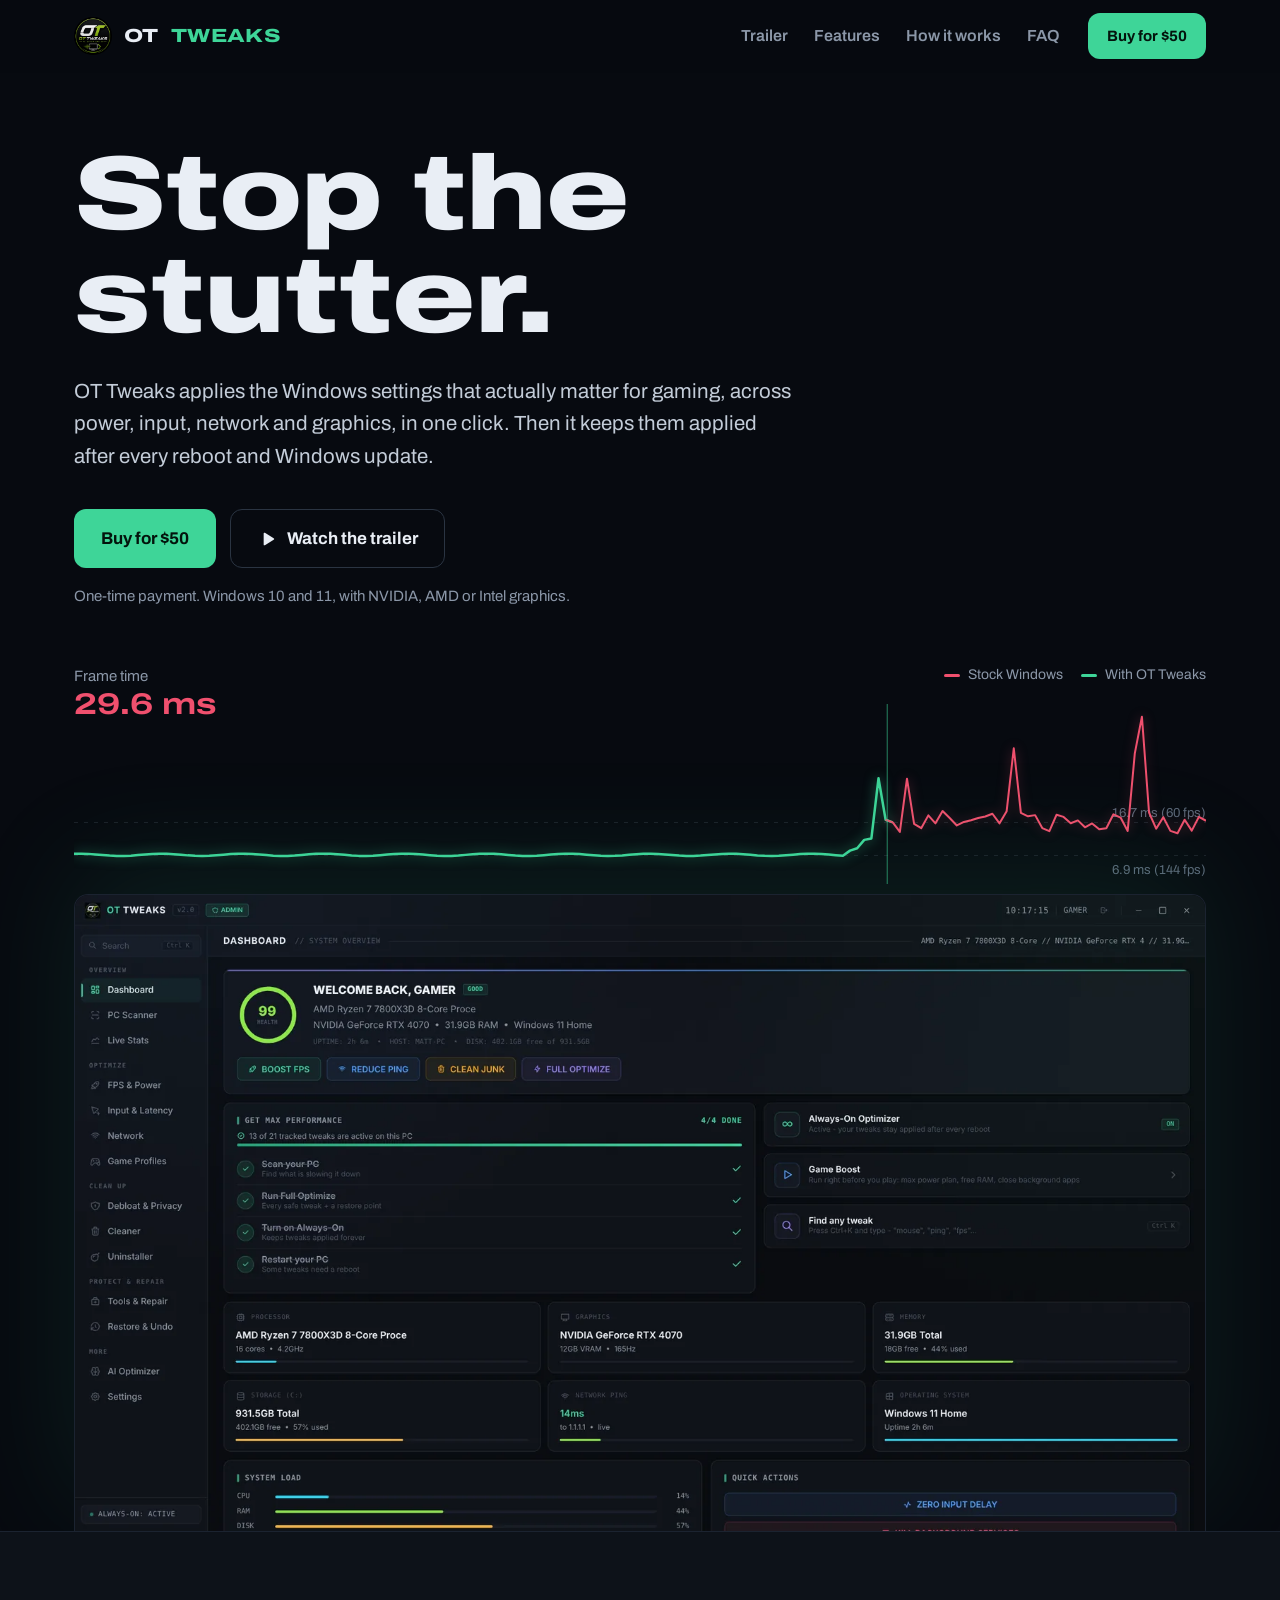
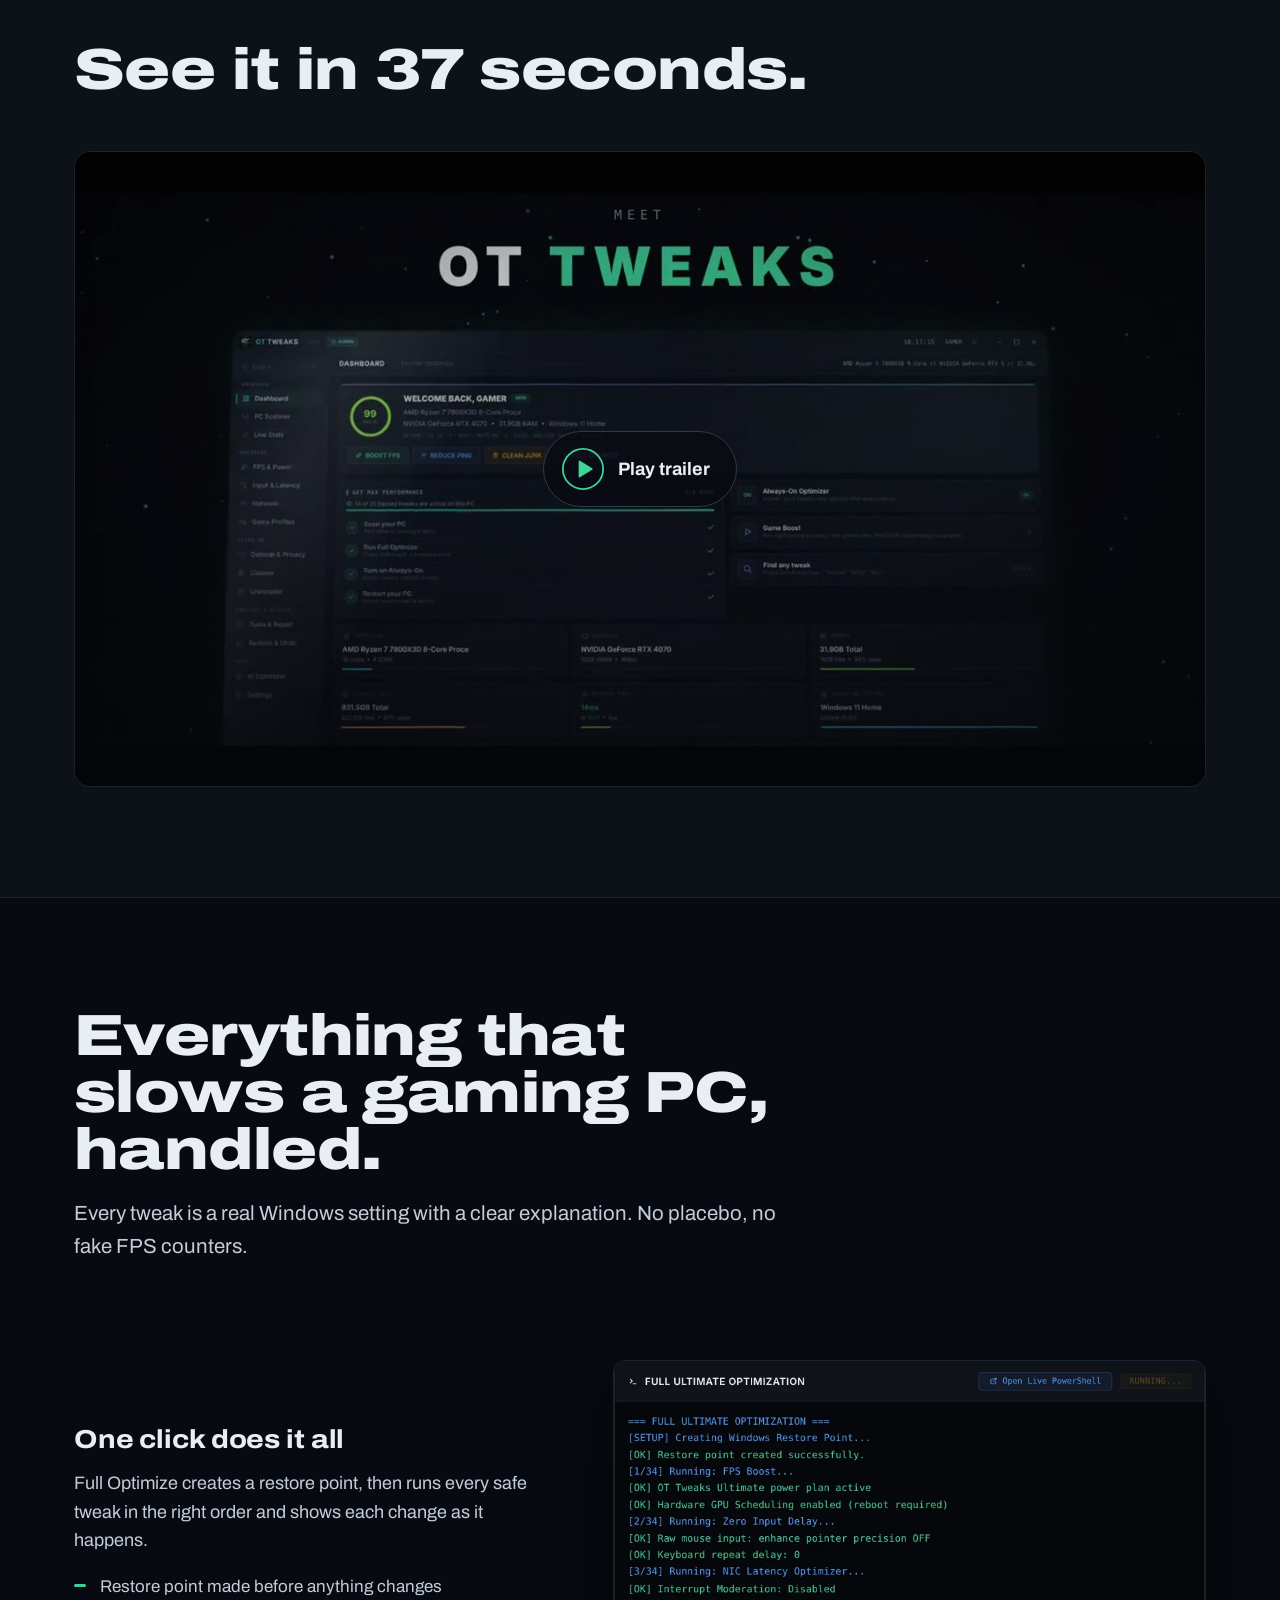
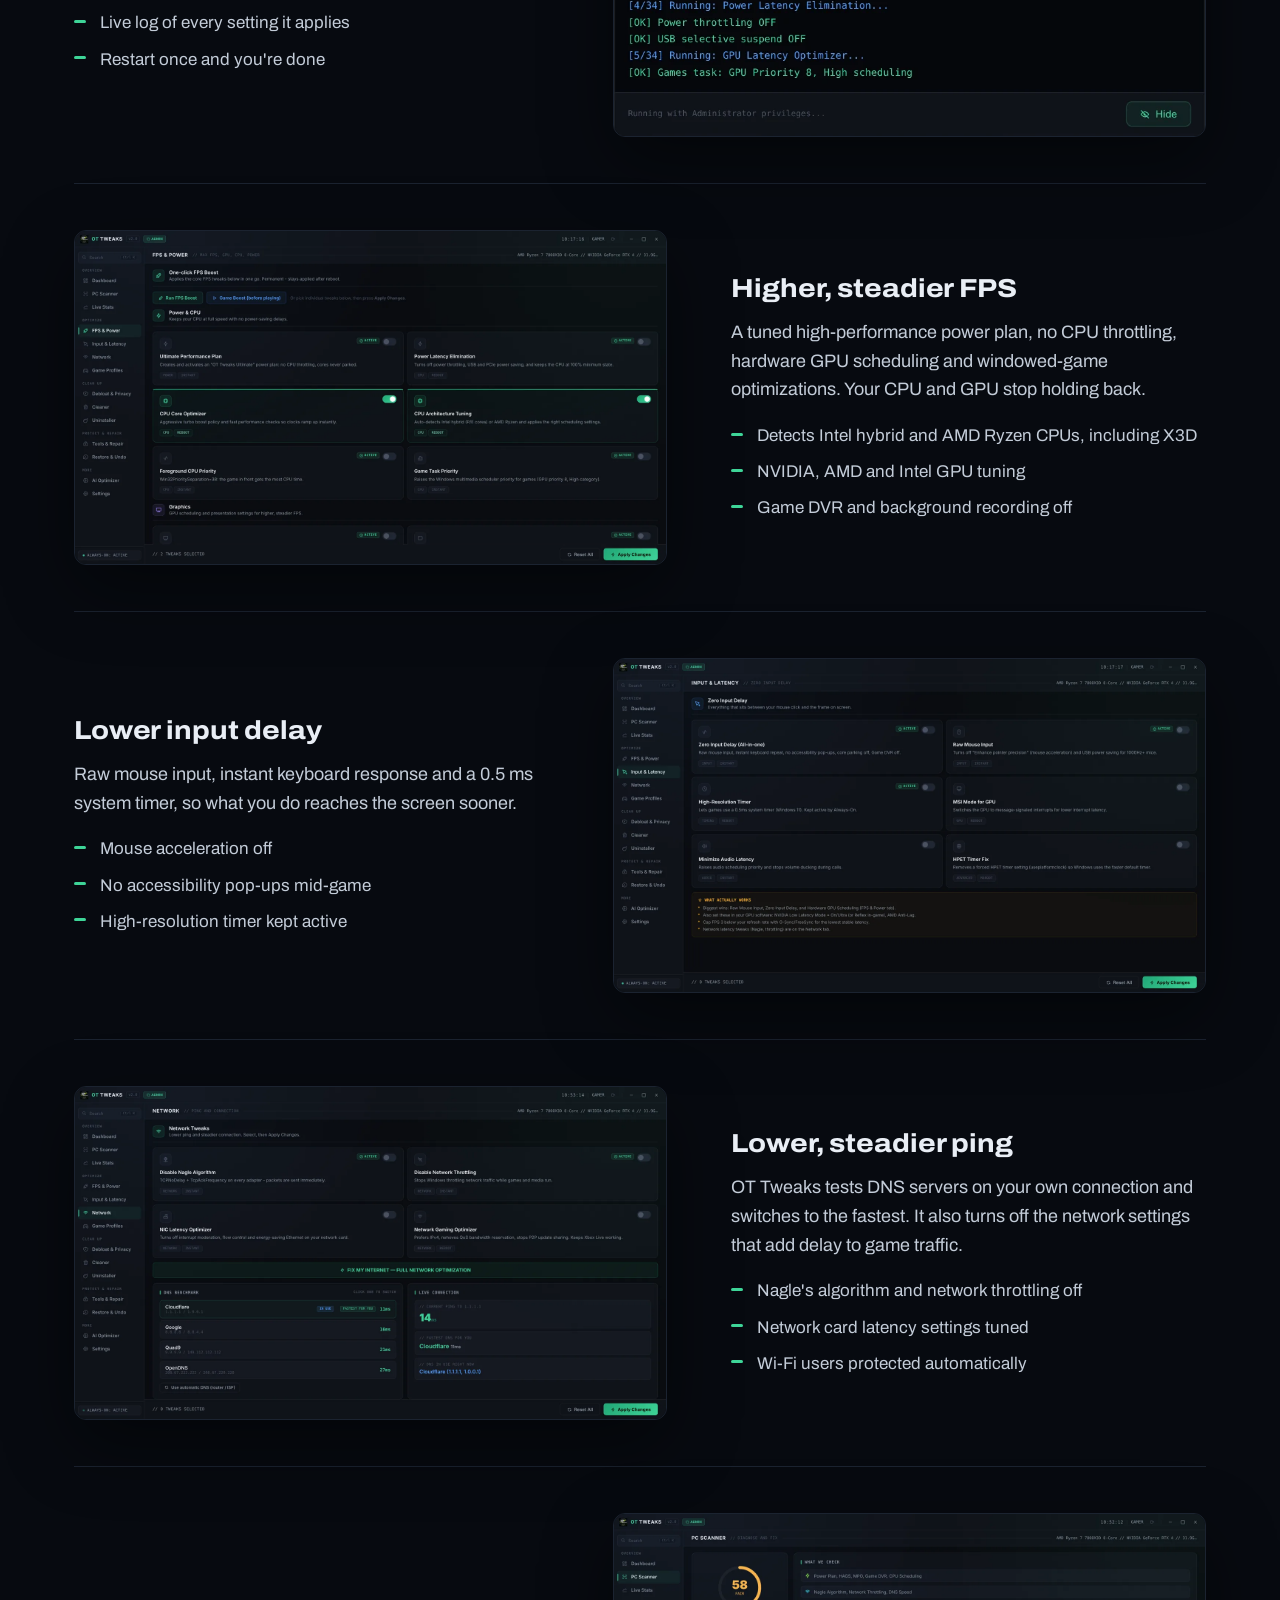
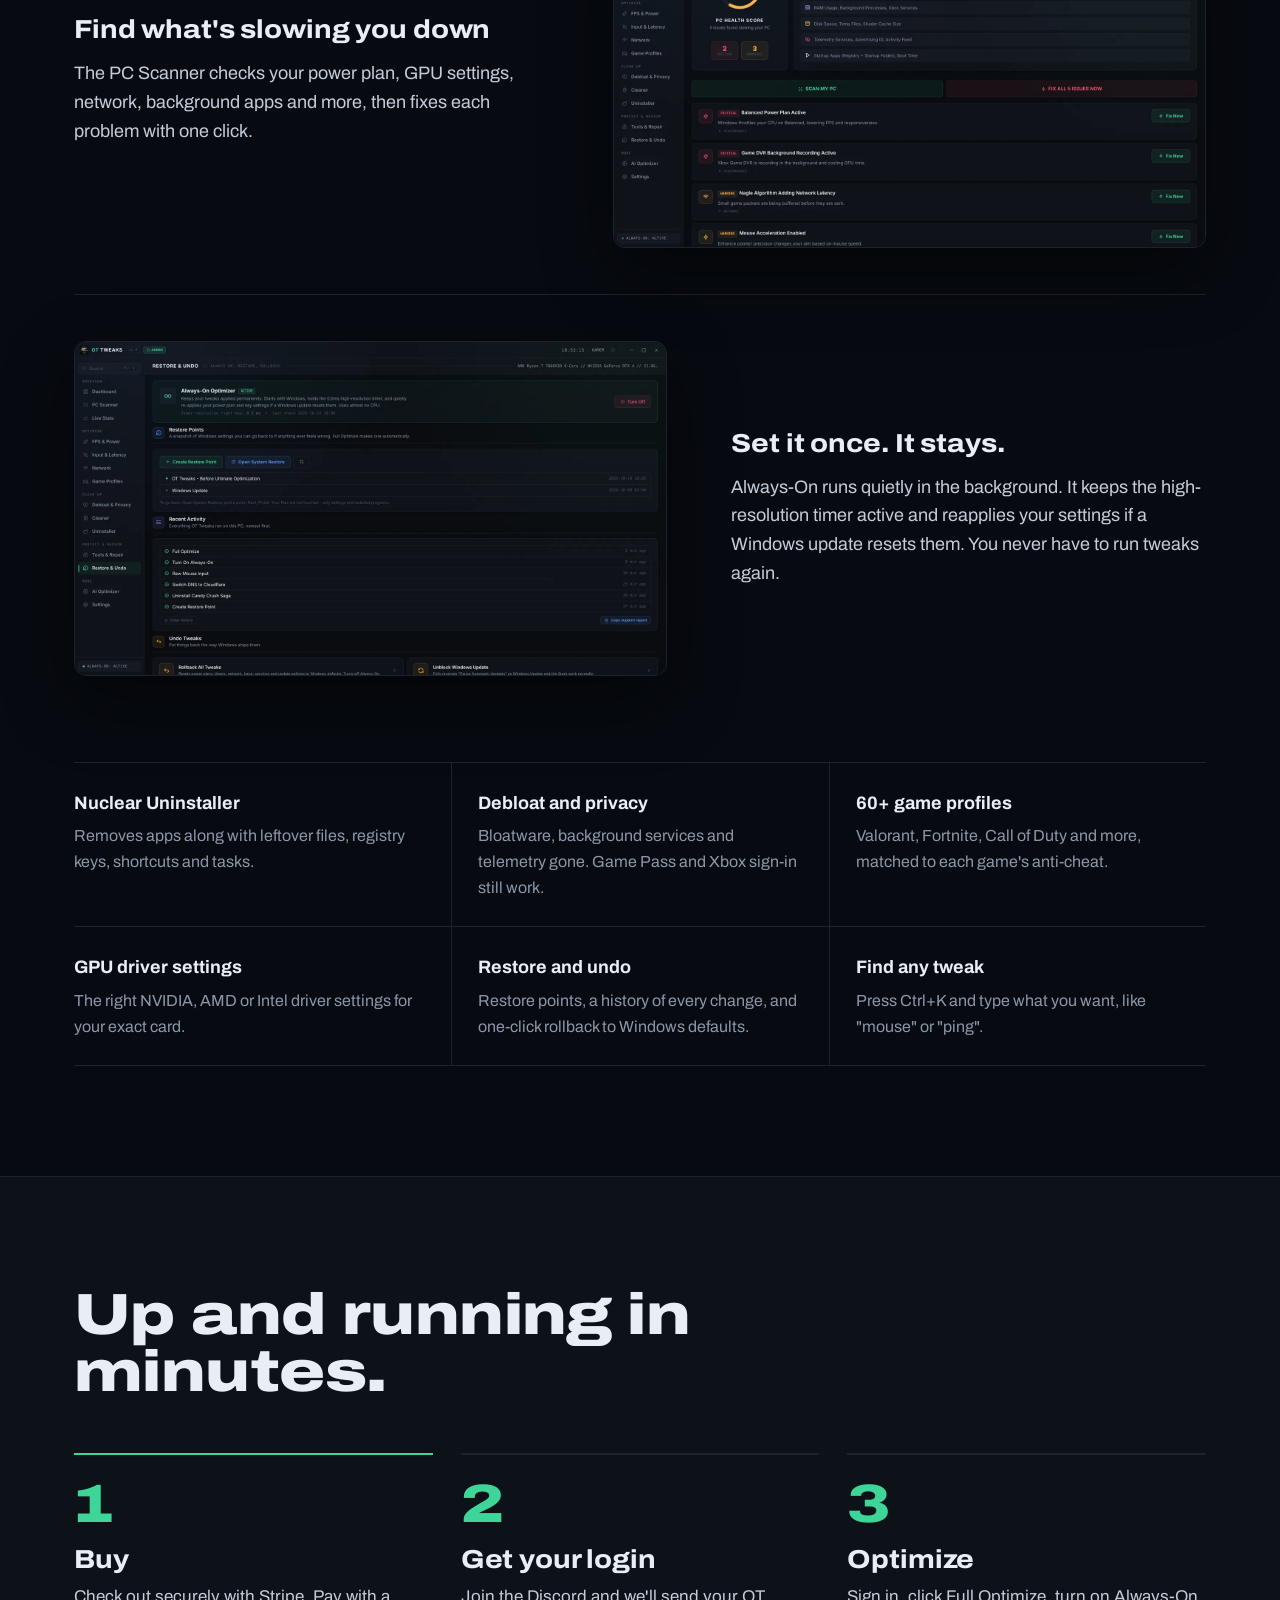
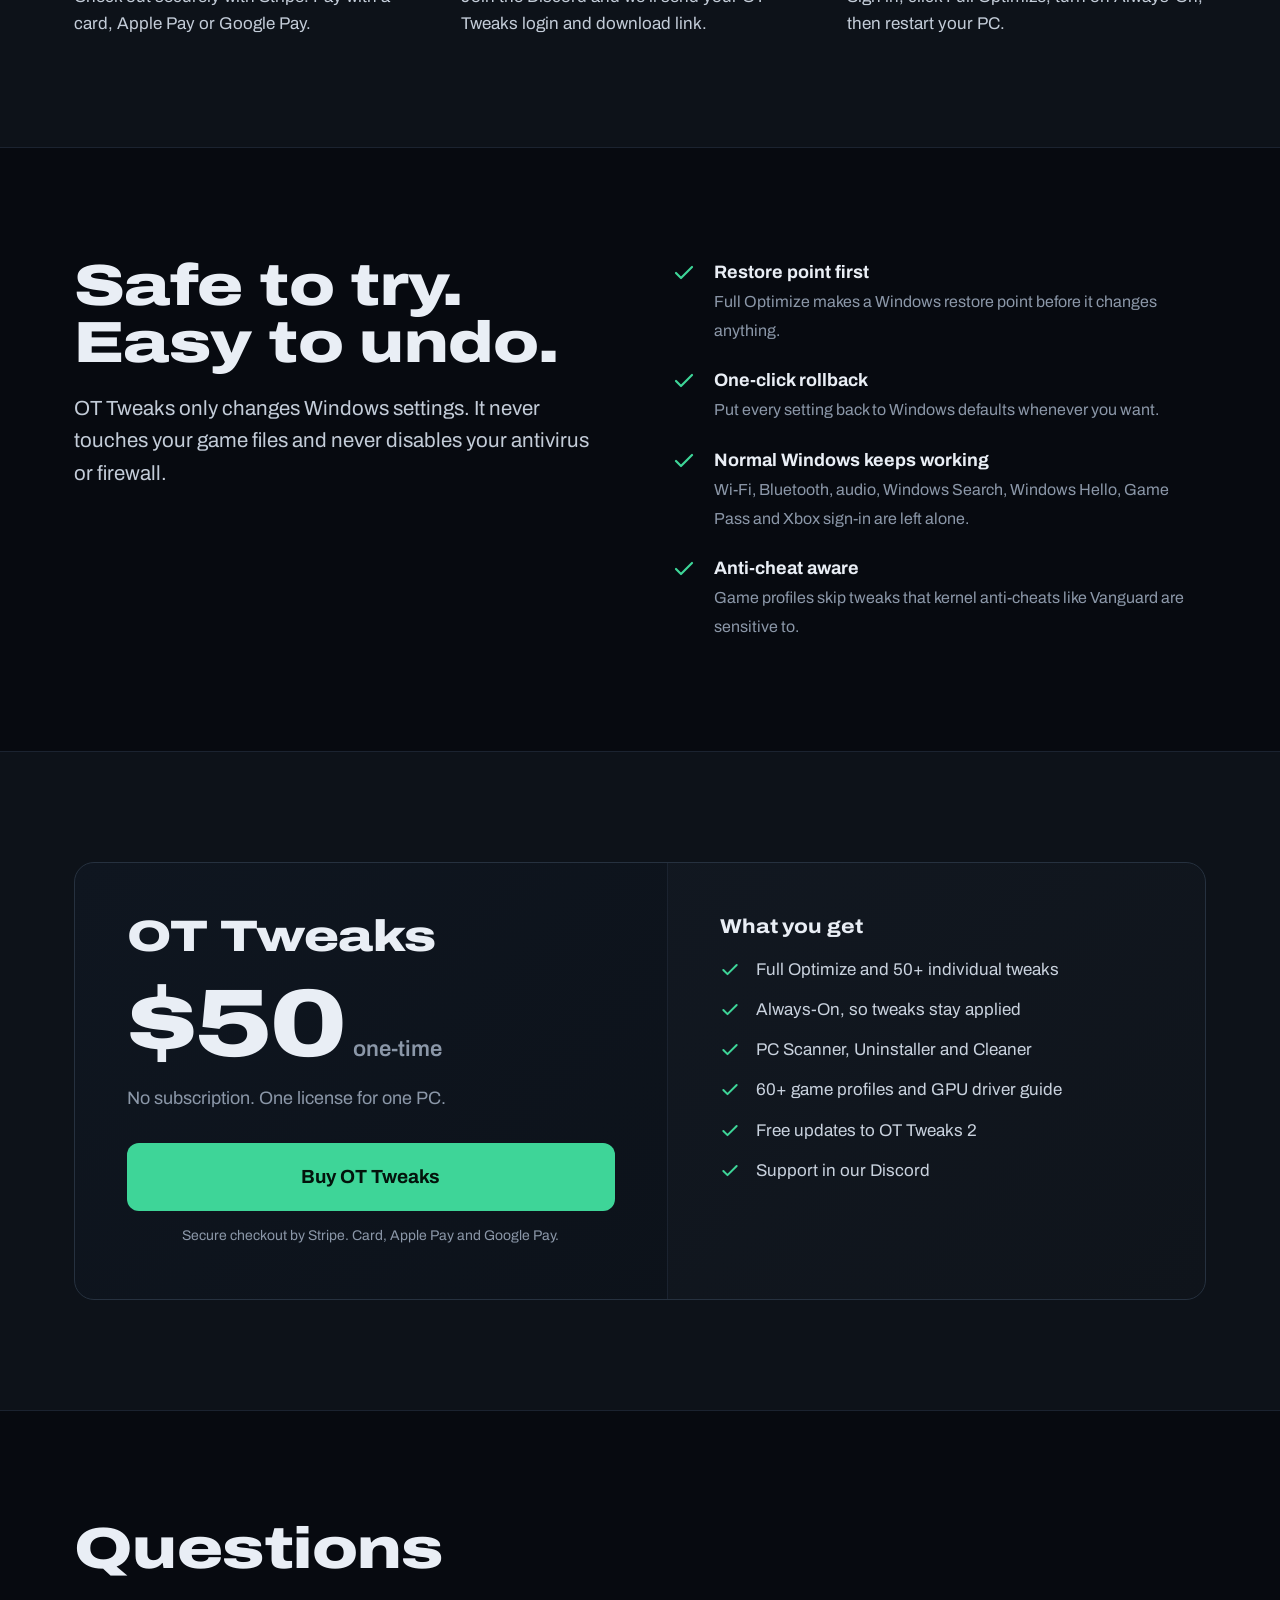
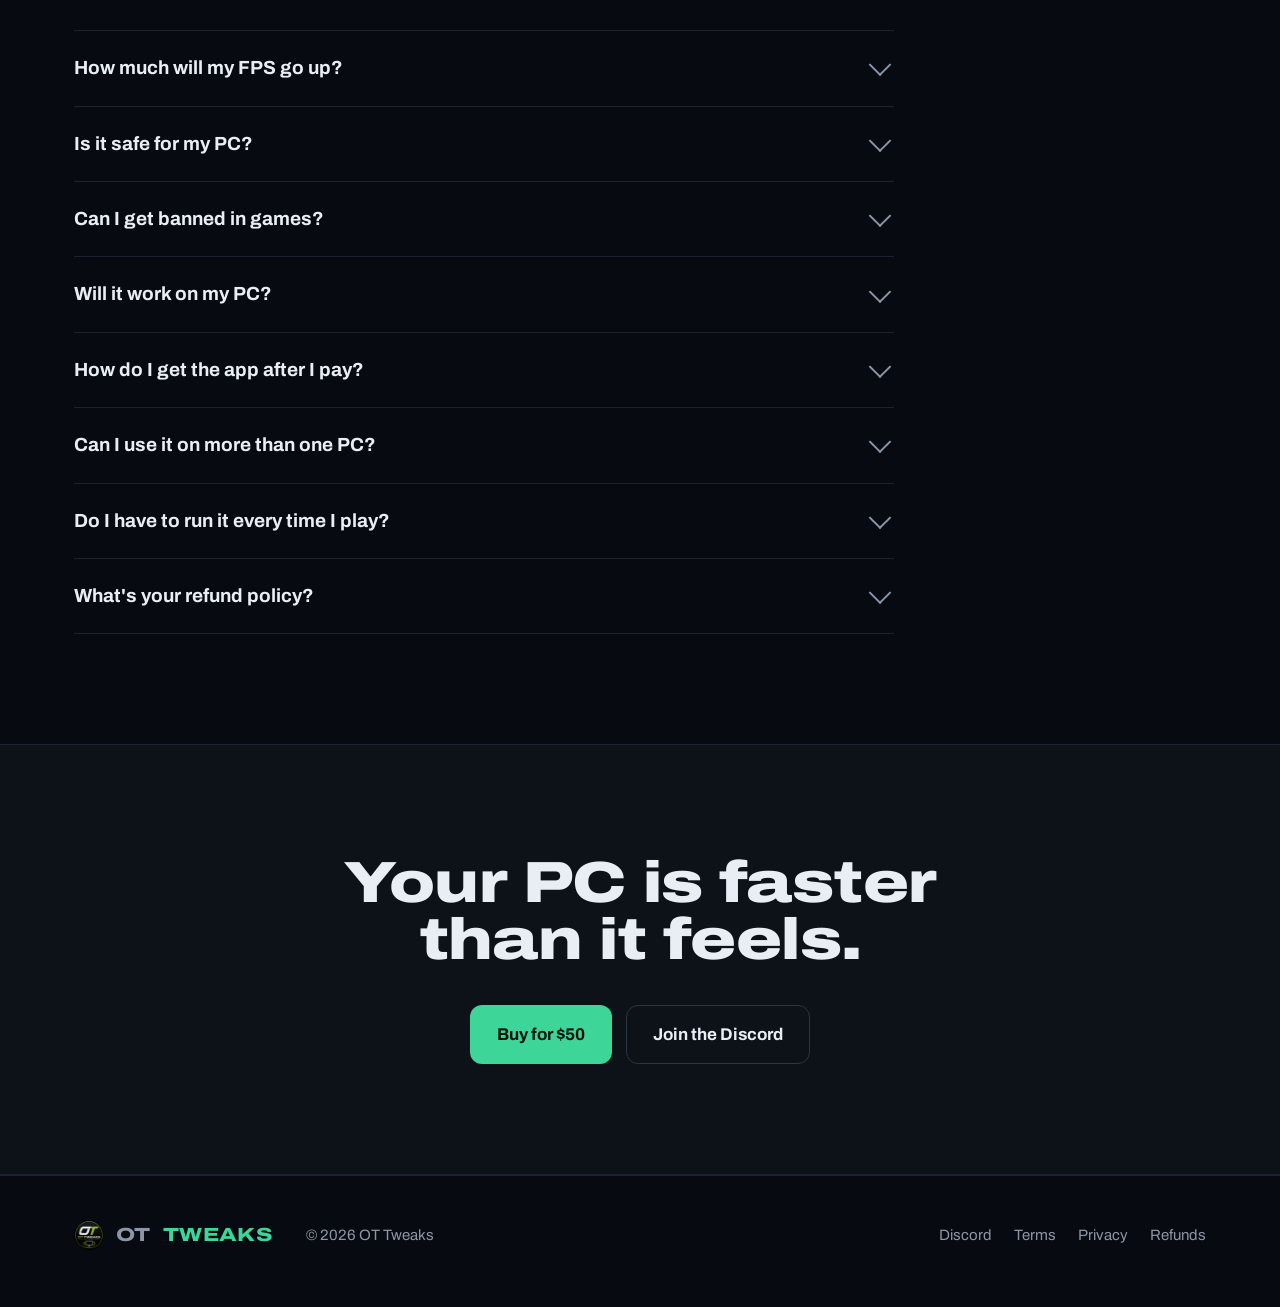
==== index.html @ 22434852 "OT Tweaks website for GitHub Pages (ottweaks.com) Co-Authored-By: Claude Opus 5.5 <noreply@anthropic" ====
<!DOCTYPE html>
<html lang="en">
<head>
<meta charset="utf-8">
<meta name="viewport" content="width=device-width,initial-scale=1">
<title>OT Tweaks - Windows optimizer for smoother gaming</title>
<meta name="description" content="OT Tweaks is a one-click Windows optimizer for gamers. Higher FPS, lower input delay and lower ping, with tweaks that stay applied permanently. NVIDIA, AMD and Intel. $50 one-time.">
<link rel="canonical" href="https://ottweaks.com/">
<meta property="og:type" content="website">
<meta property="og:title" content="OT Tweaks - smoother gaming on Windows">
<meta property="og:description" content="One click applies the Windows tweaks that matter for gaming, and keeps them applied after every reboot.">
<meta property="og:image" content="https://ottweaks.com/assets/img/trailer-poster.jpg">
<meta property="og:url" content="https://ottweaks.com/">
<meta name="twitter:card" content="summary_large_image">
<meta name="theme-color" content="#070a10">
<link rel="icon" type="image/png" href="/assets/img/favicon.png">
<link rel="apple-touch-icon" href="/assets/img/apple-touch-icon.png">
<link rel="preload" href="/assets/fonts/archivo-var.woff2" as="font" type="font/woff2" crossorigin>
<link rel="stylesheet" href="/styles.css">
<script src="/config.js"></script>
</head>
<body>
<a class="skip" href="#main">Skip to content</a>

<header class="top" id="top">
  <div class="wrap">
    <a class="brand" href="/" aria-label="OT Tweaks home"><img src="/assets/img/logo.webp" alt="" width="38" height="38">OT <b>TWEAKS</b></a>
    <nav class="nav" id="nav" aria-label="Main">
      <a href="#trailer">Trailer</a>
      <a href="#features">Features</a>
      <a href="#how">How it works</a>
      <a href="#faq">FAQ</a>
      <a class="btn btn-buy" data-buy href="#pricing">Buy for $50</a>
    </nav>
    <a class="btn btn-buy" data-buy href="#pricing">Buy for $50</a>
    <button class="menu-btn" id="menuBtn" aria-label="Open menu" aria-expanded="false" aria-controls="nav"><svg viewBox="0 0 24 24" fill="none" stroke="currentColor" stroke-width="2" stroke-linecap="round"><path d="M4 7h16M4 12h16M4 17h16"/></svg></button>
  </div>
</header>

<main id="main">
  <!-- HERO -->
  <section class="hero" aria-labelledby="hero-title">
    <div class="wrap">
      <h1 id="hero-title" class="display">Stop the stutter.</h1>
      <p class="lead">OT Tweaks applies the Windows settings that actually matter for gaming, across power, input, network and graphics, in one click. Then it keeps them applied after every reboot and Windows update.</p>
      <div class="hero-ctas">
        <a class="btn btn-buy" data-buy href="#pricing">Buy for $50</a>
        <a class="btn btn-ghost" href="#trailer"><svg viewBox="0 0 24 24" fill="currentColor"><path d="M8 5.5v13a1 1 0 0 0 1.5.86l10.5-6.5a1 1 0 0 0 0-1.72L9.5 4.64A1 1 0 0 0 8 5.5Z"/></svg>Watch the trailer</a>
      </div>
      <p class="hero-note">One-time payment. Windows 10 and 11, with NVIDIA, AMD or Intel graphics.</p>

      <div class="ft" aria-hidden="true">
        <div class="ft-readout">Frame time<b id="ftValue">34.8 ms</b></div>
        <div class="ft-legend"><span><i style="background:var(--red)"></i>Stock Windows</span><span><i style="background:var(--green)"></i>With OT Tweaks</span></div>
        <canvas id="ftCanvas"></canvas>
      </div>

      <div class="hero-shot">
        <img src="/assets/img/dashboard.webp" width="1600" height="900" alt="The OT Tweaks dashboard showing a setup checklist, Always-On status and hardware overview">
      </div>
    </div>
  </section>

  <!-- TRAILER -->
  <section id="trailer" class="band" aria-labelledby="trailer-title">
    <div class="wrap">
      <div class="sec-head">
        <h2 id="trailer-title" class="display">See it in 37 seconds.</h2>
      </div>
      <div class="trailer-frame">
        <video id="trailerVideo" preload="none" playsinline poster="/assets/img/trailer-poster.jpg" width="1280" height="720">
          <source src="/assets/video/ot-tweaks-trailer.mp4" type="video/mp4">
          <source src="/assets/video/ot-tweaks-trailer.webm" type="video/webm">
        </video>
        <button class="play" id="playBtn" aria-label="Play the OT Tweaks trailer"><span><svg viewBox="0 0 48 48" fill="none"><circle cx="24" cy="24" r="23" stroke="currentColor" stroke-width="2"/><path d="M19 15.5v17a1 1 0 0 0 1.5.86l14-8.5a1 1 0 0 0 0-1.72l-14-8.5A1 1 0 0 0 19 15.5Z" fill="currentColor"/></svg>Play trailer</span></button>
      </div>
    </div>
  </section>

  <!-- FEATURES -->
  <section id="features" aria-labelledby="features-title">
    <div class="wrap">
      <div class="sec-head">
        <h2 id="features-title" class="display">Everything that slows a gaming PC, handled.</h2>
        <p class="lead">Every tweak is a real Windows setting with a clear explanation. No placebo, no fake FPS counters.</p>
      </div>

      <article class="feature">
        <div class="f-text">
          <h3>One click does it all</h3>
          <p>Full Optimize creates a restore point, then runs every safe tweak in the right order and shows each change as it happens.</p>
          <ul><li>Restore point made before anything changes</li><li>Live log of every setting it applies</li><li>Restart once and you're done</li></ul>
        </div>
        <img class="shot" src="/assets/img/optimize.webp" loading="lazy" width="864" height="548" alt="Full Optimize running, listing each tweak as it is applied">
      </article>

      <article class="feature flip">
        <div class="f-text">
          <h3>Higher, steadier FPS</h3>
          <p>A tuned high-performance power plan, no CPU throttling, hardware GPU scheduling and windowed-game optimizations. Your CPU and GPU stop holding back.</p>
          <ul><li>Detects Intel hybrid and AMD Ryzen CPUs, including X3D</li><li>NVIDIA, AMD and Intel GPU tuning</li><li>Game DVR and background recording off</li></ul>
        </div>
        <img class="shot" src="/assets/img/fps.webp" loading="lazy" width="1600" height="900" alt="FPS and Power tab with active tweaks">
      </article>

      <article class="feature">
        <div class="f-text">
          <h3>Lower input delay</h3>
          <p>Raw mouse input, instant keyboard response and a 0.5 ms system timer, so what you do reaches the screen sooner.</p>
          <ul><li>Mouse acceleration off</li><li>No accessibility pop-ups mid-game</li><li>High-resolution timer kept active</li></ul>
        </div>
        <img class="shot" src="/assets/img/input.webp" loading="lazy" width="1600" height="900" alt="Input and Latency tab">
      </article>

      <article class="feature flip">
        <div class="f-text">
          <h3>Lower, steadier ping</h3>
          <p>OT Tweaks tests DNS servers on your own connection and switches to the fastest. It also turns off the network settings that add delay to game traffic.</p>
          <ul><li>Nagle's algorithm and network throttling off</li><li>Network card latency settings tuned</li><li>Wi-Fi users protected automatically</li></ul>
        </div>
        <img class="shot" src="/assets/img/network.webp" loading="lazy" width="1600" height="900" alt="Network tab with a DNS benchmark">
      </article>

      <article class="feature">
        <div class="f-text">
          <h3>Find what's slowing you down</h3>
          <p>The PC Scanner checks your power plan, GPU settings, network, background apps and more, then fixes each problem with one click.</p>
        </div>
        <img class="shot" src="/assets/img/scanner.webp" loading="lazy" width="1600" height="900" alt="PC Scanner showing a health score and issues to fix">
      </article>

      <article class="feature flip">
        <div class="f-text">
          <h3>Set it once. It stays.</h3>
          <p>Always-On runs quietly in the background. It keeps the high-resolution timer active and reapplies your settings if a Windows update resets them. You never have to run tweaks again.</p>
        </div>
        <img class="shot" src="/assets/img/always-on.webp" loading="lazy" width="1600" height="900" alt="Restore and Undo tab showing Always-On active and restore points">
      </article>

      <div class="more">
        <div><h4>Nuclear Uninstaller</h4><p>Removes apps along with leftover files, registry keys, shortcuts and tasks.</p></div>
        <div><h4>Debloat and privacy</h4><p>Bloatware, background services and telemetry gone. Game Pass and Xbox sign-in still work.</p></div>
        <div><h4>60+ game profiles</h4><p>Valorant, Fortnite, Call of Duty and more, matched to each game's anti-cheat.</p></div>
        <div><h4>GPU driver settings</h4><p>The right NVIDIA, AMD or Intel driver settings for your exact card.</p></div>
        <div><h4>Restore and undo</h4><p>Restore points, a history of every change, and one-click rollback to Windows defaults.</p></div>
        <div><h4>Find any tweak</h4><p>Press Ctrl+K and type what you want, like "mouse" or "ping".</p></div>
      </div>
    </div>
  </section>

  <!-- HOW IT WORKS -->
  <section id="how" class="band" aria-labelledby="how-title">
    <div class="wrap">
      <div class="sec-head"><h2 id="how-title" class="display">Up and running in minutes.</h2></div>
      <ol class="steps">
        <li><h3>Buy</h3><p>Check out securely with Stripe. Pay with a card, Apple Pay or Google Pay.</p></li>
        <li><h3>Get your login</h3><p>Join the Discord and we'll send your OT Tweaks login and download link.</p></li>
        <li><h3>Optimize</h3><p>Sign in, click Full Optimize, turn on Always-On, then restart your PC.</p></li>
      </ol>
    </div>
  </section>

  <!-- SAFETY -->
  <section aria-labelledby="safe-title">
    <div class="wrap safety">
      <div>
        <h2 id="safe-title" class="display">Safe to try. Easy to undo.</h2>
        <p class="lead" style="margin-top:20px">OT Tweaks only changes Windows settings. It never touches your game files and never disables your antivirus or firewall.</p>
      </div>
      <ul class="checks">
        <li><svg viewBox="0 0 24 24" fill="none" stroke="currentColor" stroke-width="2.2" stroke-linecap="round" stroke-linejoin="round"><path d="M20 6 9 17l-5-5"/></svg><div><b>Restore point first</b><span>Full Optimize makes a Windows restore point before it changes anything.</span></div></li>
        <li><svg viewBox="0 0 24 24" fill="none" stroke="currentColor" stroke-width="2.2" stroke-linecap="round" stroke-linejoin="round"><path d="M20 6 9 17l-5-5"/></svg><div><b>One-click rollback</b><span>Put every setting back to Windows defaults whenever you want.</span></div></li>
        <li><svg viewBox="0 0 24 24" fill="none" stroke="currentColor" stroke-width="2.2" stroke-linecap="round" stroke-linejoin="round"><path d="M20 6 9 17l-5-5"/></svg><div><b>Normal Windows keeps working</b><span>Wi-Fi, Bluetooth, audio, Windows Search, Windows Hello, Game Pass and Xbox sign-in are left alone.</span></div></li>
        <li><svg viewBox="0 0 24 24" fill="none" stroke="currentColor" stroke-width="2.2" stroke-linecap="round" stroke-linejoin="round"><path d="M20 6 9 17l-5-5"/></svg><div><b>Anti-cheat aware</b><span>Game profiles skip tweaks that kernel anti-cheats like Vanguard are sensitive to.</span></div></li>
      </ul>
    </div>
  </section>

  <!-- PRICING -->
  <section id="pricing" class="band" aria-labelledby="price-title">
    <div class="wrap">
      <div class="price">
        <div class="price-l">
          <h2 id="price-title" class="display" style="font-size:clamp(30px,3.6vw,44px)">OT Tweaks</h2>
          <div class="price-amt">$50<small>one-time</small></div>
          <p class="muted" style="margin-top:12px">No subscription. One license for one PC.</p>
          <a class="btn btn-buy" data-buy href="#pricing">Buy OT Tweaks</a>
          <p class="fine">Secure checkout by Stripe. Card, Apple Pay and Google Pay.</p>
        </div>
        <div class="price-r">
          <h3>What you get</h3>
          <ul class="incl">
            <li><svg viewBox="0 0 24 24" fill="none" stroke="currentColor" stroke-width="2.4" stroke-linecap="round" stroke-linejoin="round"><path d="M20 6 9 17l-5-5"/></svg>Full Optimize and 50+ individual tweaks</li>
            <li><svg viewBox="0 0 24 24" fill="none" stroke="currentColor" stroke-width="2.4" stroke-linecap="round" stroke-linejoin="round"><path d="M20 6 9 17l-5-5"/></svg>Always-On, so tweaks stay applied</li>
            <li><svg viewBox="0 0 24 24" fill="none" stroke="currentColor" stroke-width="2.4" stroke-linecap="round" stroke-linejoin="round"><path d="M20 6 9 17l-5-5"/></svg>PC Scanner, Uninstaller and Cleaner</li>
            <li><svg viewBox="0 0 24 24" fill="none" stroke="currentColor" stroke-width="2.4" stroke-linecap="round" stroke-linejoin="round"><path d="M20 6 9 17l-5-5"/></svg>60+ game profiles and GPU driver guide</li>
            <li><svg viewBox="0 0 24 24" fill="none" stroke="currentColor" stroke-width="2.4" stroke-linecap="round" stroke-linejoin="round"><path d="M20 6 9 17l-5-5"/></svg>Free updates to OT Tweaks 2</li>
            <li><svg viewBox="0 0 24 24" fill="none" stroke="currentColor" stroke-width="2.4" stroke-linecap="round" stroke-linejoin="round"><path d="M20 6 9 17l-5-5"/></svg>Support in our Discord</li>
          </ul>
        </div>
      </div>
    </div>
  </section>

  <!-- FAQ -->
  <section id="faq" aria-labelledby="faq-title">
    <div class="wrap">
      <div class="sec-head"><h2 id="faq-title" class="display">Questions</h2></div>
      <div class="faq">
        <details><summary>How much will my FPS go up?</summary><p>It depends on your PC. The biggest gains come on PCs still running stock Windows settings, with a power-saving plan, background recording and lots of background apps. You'll usually notice steadier frame times and fewer stutters before you notice a higher average FPS. We don't promise a number, because no honest optimizer can.</p></details>
        <details><summary>Is it safe for my PC?</summary><p>Yes. OT Tweaks only changes Windows settings, makes a restore point before Full Optimize, and has one-click rollback to Windows defaults. It never disables your antivirus, firewall or Windows security updates.</p></details>
        <details><summary>Can I get banned in games?</summary><p>OT Tweaks changes Windows settings only. It never reads or modifies game files or game memory. Game profiles also skip tweaks that kernel-level anti-cheats are sensitive to. OT Tweaks is not affiliated with any game publisher.</p></details>
        <details><summary>Will it work on my PC?</summary><p>OT Tweaks runs on 64-bit Windows 10 and 11, on desktops and laptops, with NVIDIA, AMD or Intel graphics. It detects your hardware and applies the right settings for it.</p></details>
        <details><summary>How do I get the app after I pay?</summary><p>After checkout you'll see a page with your next steps. Join our Discord and we'll send your login and the download link. You sign in to OT Tweaks with that login.</p></details>
        <details><summary>Can I use it on more than one PC?</summary><p>Each license works on one PC. It's linked to the first PC you sign in on. If you get a new PC, message support and we'll move your license.</p></details>
        <details><summary>Do I have to run it every time I play?</summary><p>No. The tweaks are permanent, and Always-On keeps them applied after reboots and Windows updates. Game Boost is optional if you want to free extra RAM before a session.</p></details>
        <details><summary>What's your refund policy?</summary><p>See our <a href="/refund.html">refund policy</a>. If OT Tweaks doesn't work on your PC and we can't fix it, you get your money back.</p></details>
      </div>
    </div>
  </section>

  <!-- FINAL CTA -->
  <section class="band final" aria-labelledby="final-title">
    <div class="wrap">
      <h2 id="final-title" class="display">Your PC is faster than it feels.</h2>
      <div class="hero-ctas">
        <a class="btn btn-buy" data-buy href="#pricing">Buy for $50</a>
        <a class="btn btn-ghost" data-discord href="https://discord.gg/aAbXUvwhPy" target="_blank" rel="noopener">Join the Discord</a>
      </div>
    </div>
  </section>
</main>

<footer>
  <div class="wrap">
    <a class="brand" href="/"><img src="/assets/img/logo.webp" alt="" width="30" height="30" style="width:30px;height:30px">OT <b>TWEAKS</b></a>
    <span>&copy; <span id="year">2026</span> OT Tweaks</span>
    <nav aria-label="Footer">
      <a data-discord href="https://discord.gg/aAbXUvwhPy" target="_blank" rel="noopener">Discord</a>
      <a href="/terms.html">Terms</a>
      <a href="/privacy.html">Privacy</a>
      <a href="/refund.html">Refunds</a>
    </nav>
  </div>
</footer>

<script src="/main.js"></script>
</body>
</html>
---- styles.css ----
/* OT Tweaks website */
@font-face{font-family:'Archivo';src:url('/assets/fonts/archivo-var.woff2') format('woff2-variations'),url('/assets/fonts/archivo-var.woff2') format('woff2');font-weight:100 900;font-stretch:62% 125%;font-style:normal;font-display:swap}
:root{
  --ink:#070a10;        /* page */
  --panel:#0d1219;      /* raised surfaces */
  --line:#1b2330;       /* hairlines */
  --text:#e9eef5;
  --muted:#8b97a8;
  --green:#3ed598;      /* brand */
  --green-deep:#1f9e6c;
  --blue:#4f9cff;
  --red:#f0506e;
  --w-max:1180px;
  --display:'Archivo',system-ui,sans-serif;
  --body:'Archivo',system-ui,sans-serif;
}
*{box-sizing:border-box;margin:0;padding:0}
html{scroll-behavior:smooth;-webkit-text-size-adjust:100%}
body{background:var(--ink);color:var(--text);font-family:var(--body);font-size:18px;line-height:1.6;font-variation-settings:'wdth' 100;-webkit-font-smoothing:antialiased;overflow-x:hidden}
img,video{display:block;max-width:100%;height:auto}
a{color:inherit}
:focus-visible{outline:2px solid var(--green);outline-offset:3px;border-radius:6px}
.wrap{max-width:var(--w-max);margin:0 auto;padding:0 24px}
.skip{position:absolute;left:-9999px}.skip:focus{left:16px;top:12px;z-index:100;background:var(--green);color:#04120b;padding:8px 14px;border-radius:8px}

/* type */
.display{font-family:var(--display);font-variation-settings:'wdth' 125;font-weight:850;letter-spacing:-.01em;line-height:.98}
h2.display{font-size:clamp(34px,4.6vw,58px)}
h3{font-family:var(--display);font-variation-settings:'wdth' 112;font-weight:750;font-size:26px;line-height:1.15;letter-spacing:-.005em}
.lead{font-size:clamp(18px,1.6vw,21px);color:#c3ccd8;max-width:60ch}
.muted{color:var(--muted)}

/* buttons */
.btn{display:inline-flex;align-items:center;justify-content:center;gap:10px;font:inherit;font-weight:700;font-size:17px;padding:15px 26px;border-radius:12px;border:1px solid transparent;text-decoration:none;cursor:pointer;transition:background .15s,border-color .15s,transform .15s}
.btn-buy{background:var(--green);color:#03140c}
.btn-buy:hover{background:#5fe3ad}
.btn-buy:active{transform:translateY(1px)}
.btn-ghost{background:transparent;border-color:#2a3442;color:var(--text)}
.btn-ghost:hover{border-color:#44536a}
.btn svg{width:20px;height:20px;flex-shrink:0}

/* header */
.top{position:sticky;top:0;z-index:50;background:rgba(7,10,16,.82);backdrop-filter:blur(12px);border-bottom:1px solid transparent;transition:border-color .2s}
.top.scrolled{border-bottom-color:var(--line)}
.top .wrap{display:flex;align-items:center;gap:28px;height:72px}
.brand{display:flex;align-items:center;gap:12px;text-decoration:none;font-family:var(--display);font-variation-settings:'wdth' 125;font-weight:800;font-size:19px;letter-spacing:.02em}
.brand img{width:38px;height:38px;border-radius:50%}
.brand b{color:var(--green);font-weight:800}
.nav{display:flex;gap:26px;margin-left:auto}
.nav a:not(.btn){text-decoration:none;color:var(--muted);font-size:16px;font-weight:600}
.nav a:not(.btn):hover{color:var(--text)}
.nav .btn{display:none}
.top .wrap>.btn{padding:10px 18px;font-size:15px}
.menu-btn{display:none;margin-left:auto;background:none;border:1px solid #2a3442;border-radius:10px;color:var(--text);width:44px;height:40px;cursor:pointer}
.menu-btn svg{width:22px;height:22px}

/* hero */
.hero{position:relative;padding:70px 0 0;overflow:hidden}
.hero h1{font-size:clamp(46px,8.2vw,112px);max-width:12ch}
.hero .lead{margin-top:26px}
.hero-ctas{display:flex;flex-wrap:wrap;gap:14px;margin-top:36px}
.hero-note{margin-top:16px;font-size:15px;color:var(--muted)}
.ft{position:relative;margin-top:56px;height:220px}
.ft canvas{position:absolute;inset:0;width:100%;height:100%}
.ft-legend{position:absolute;right:0;top:0;display:flex;gap:18px;font-size:14px;color:var(--muted)}
.ft-legend span{display:inline-flex;align-items:center;gap:8px}
.ft-legend i{width:16px;height:3px;border-radius:2px;display:inline-block}
.ft-readout{position:absolute;left:0;top:0;font-size:15px;color:var(--muted)}
.ft-readout b{font-family:var(--display);font-variation-settings:'wdth' 125;font-size:30px;color:var(--text);display:block;line-height:1.1;transition:color .4s}
.hero-shot{position:relative;margin-top:10px}
.hero-shot img{border-radius:14px 14px 0 0;border:1px solid var(--line);border-bottom:0;box-shadow:0 -30px 120px rgba(62,213,152,.10)}

/* sections */
section{padding:110px 0}
.sec-head{max-width:760px;margin-bottom:52px}
.sec-head p{margin-top:18px}
.band{background:var(--panel);border-top:1px solid var(--line);border-bottom:1px solid var(--line)}

/* trailer */
.trailer-frame{position:relative;border-radius:16px;overflow:hidden;border:1px solid var(--line);background:#000;aspect-ratio:16/9}
.trailer-frame video{width:100%;height:100%;object-fit:cover}
.play{position:absolute;inset:0;display:flex;align-items:center;justify-content:center;background:linear-gradient(0deg,rgba(7,10,16,.55),rgba(7,10,16,.15));border:0;cursor:pointer;color:var(--text);font:inherit}
.play span{display:flex;align-items:center;gap:14px;background:rgba(7,10,16,.75);border:1px solid #2f3a4a;padding:16px 26px 16px 18px;border-radius:999px;font-weight:700;font-size:18px}
.play svg{width:42px;height:42px;color:var(--green)}
.play:hover span{border-color:var(--green)}

/* features */
.feature{display:grid;grid-template-columns:1fr 1.25fr;gap:64px;align-items:center;padding:46px 0;border-top:1px solid var(--line)}
.feature:first-of-type{border-top:0}
.feature.flip{grid-template-columns:1.25fr 1fr}
.feature.flip .f-text{order:2}
.feature p{margin-top:14px;color:#c3ccd8}
.feature ul{margin-top:18px;list-style:none;display:grid;gap:9px}
.feature li{position:relative;padding-left:26px;color:#c3ccd8;font-size:17px}
.feature li::before{content:'';position:absolute;left:0;top:.62em;width:12px;height:3px;border-radius:2px;background:var(--green)}
.shot{border-radius:12px;border:1px solid var(--line);overflow:hidden;background:#000;box-shadow:0 24px 70px rgba(0,0,0,.45)}
.more{display:grid;grid-template-columns:repeat(3,1fr);gap:0;margin-top:40px;border-top:1px solid var(--line)}
.more div{padding:26px 26px 26px 0;border-bottom:1px solid var(--line)}
.more div:nth-child(3n+2),.more div:nth-child(3n+3){padding-left:26px;border-left:1px solid var(--line)}
.more h4{font-size:18px;font-weight:700;margin-bottom:6px}
.more p{font-size:16px;color:var(--muted)}

/* steps (a real sequence) */
.steps{list-style:none;display:grid;grid-template-columns:repeat(3,1fr);gap:28px;counter-reset:s}
.steps li{counter-increment:s;padding-top:22px;border-top:2px solid var(--line);position:relative}
.steps li::before{content:counter(s);font-family:var(--display);font-variation-settings:'wdth' 125;font-weight:850;font-size:54px;color:var(--green);line-height:1;display:block;margin-bottom:14px}
.steps li:first-child{border-top-color:var(--green)}
.steps p{margin-top:8px;color:#c3ccd8;font-size:17px}

/* safety */
.safety{display:grid;grid-template-columns:1fr 1fr;gap:64px;align-items:start}
.checks{list-style:none;display:grid;gap:22px}
.checks li{display:grid;grid-template-columns:28px 1fr;gap:14px}
.checks svg{width:24px;height:24px;color:var(--green);margin-top:3px}
.checks b{display:block;font-size:18px}
.checks span{color:var(--muted);font-size:16px}

/* pricing */
.price{display:grid;grid-template-columns:1.1fr 1fr;gap:0;border:1px solid #26313f;border-radius:20px;overflow:hidden;background:linear-gradient(135deg,#0f1620,#0b1017)}
.price-l{padding:52px}
.price-amt{font-family:var(--display);font-variation-settings:'wdth' 125;font-weight:850;font-size:96px;line-height:1;margin-top:18px;letter-spacing:-.02em}
.price-amt small{font-size:22px;font-weight:600;color:var(--muted);letter-spacing:0;margin-left:8px;font-variation-settings:'wdth' 100}
.price-l .btn{margin-top:30px;width:100%;font-size:19px;padding:18px}
.price-l .fine{margin-top:14px;font-size:14px;color:var(--muted);text-align:center}
.price-r{padding:52px;border-left:1px solid var(--line);background:rgba(255,255,255,.015)}
.price-r h3{font-size:20px;margin-bottom:18px}
.incl{list-style:none;display:grid;gap:13px}
.incl li{display:grid;grid-template-columns:24px 1fr;gap:12px;font-size:17px;color:#c9d2de}
.incl svg{width:20px;height:20px;color:var(--green);margin-top:4px}
.pay-icons{display:flex;gap:10px;align-items:center;justify-content:center;margin-top:16px;color:var(--muted);font-size:13px;flex-wrap:wrap}

/* faq */
.faq{max-width:820px}
.faq details{border-top:1px solid var(--line)}
.faq details:last-child{border-bottom:1px solid var(--line)}
.faq summary{list-style:none;cursor:pointer;padding:22px 44px 22px 0;font-weight:700;font-size:19px;position:relative}
.faq summary::-webkit-details-marker{display:none}
.faq summary::after{content:'';position:absolute;right:6px;top:50%;width:14px;height:14px;border-right:2px solid var(--muted);border-bottom:2px solid var(--muted);transform:translateY(-70%) rotate(45deg);transition:transform .2s}
.faq details[open] summary::after{transform:translateY(-30%) rotate(-135deg)}
.faq details p{padding:0 0 24px;color:#c3ccd8;max-width:70ch}

/* final cta */
.final{text-align:center}
.final h2{max-width:16ch;margin:0 auto}
.final .hero-ctas{justify-content:center}

/* footer */
footer{border-top:1px solid var(--line);padding:44px 0 56px;color:var(--muted);font-size:15px}
footer .wrap{display:flex;flex-wrap:wrap;gap:20px 34px;align-items:center}
footer nav{display:flex;flex-wrap:wrap;gap:22px;margin-left:auto}
footer a{text-decoration:none}
footer a:hover{color:var(--text)}

/* simple pages (thanks / legal) */
.page{padding:70px 0 100px}
.page .wrap{max-width:820px}
.page h1{font-size:clamp(38px,6vw,64px)}
.page h2{font-size:24px;margin:40px 0 10px;font-family:var(--display);font-variation-settings:'wdth' 112;font-weight:750}
.page p,.page li{color:#c3ccd8;font-size:17px}
.page p+p{margin-top:12px}
.page ul{margin:10px 0 0 22px;display:grid;gap:6px}
.page .updated{margin-top:12px;color:var(--muted);font-size:15px}
.todo{display:grid;gap:16px;margin-top:40px;list-style:none;counter-reset:t}
.todo li{counter-increment:t;display:grid;grid-template-columns:52px 1fr;gap:18px;padding:24px;border:1px solid var(--line);border-radius:14px;background:var(--panel)}
.todo li::before{content:counter(t);width:42px;height:42px;border-radius:50%;background:rgba(62,213,152,.12);color:var(--green);display:flex;align-items:center;justify-content:center;font-weight:800;font-size:20px}
.todo b{display:block;font-size:19px;color:var(--text);margin-bottom:4px}
.todo .btn{margin-top:14px;padding:11px 18px;font-size:15px}
.todo .dl-meta{display:inline-block;margin:14px 0 0 14px;font-size:14px}

/* responsive */
@media (max-width:960px){
  .nav,.top .wrap>.btn{display:none}
  .menu-btn{display:inline-flex;align-items:center;justify-content:center}
  .top.open .nav{display:flex;position:absolute;top:72px;left:0;right:0;flex-direction:column;gap:0;background:var(--ink);border-bottom:1px solid var(--line);padding:8px 24px 18px}
  .top.open .nav a{padding:14px 0;font-size:18px;border-bottom:1px solid var(--line)}
  .top.open .nav .btn{display:flex;margin-top:14px;border-bottom:0}
  .feature,.feature.flip{grid-template-columns:1fr;gap:28px}
  .feature.flip .f-text{order:0}
  .more{grid-template-columns:1fr}
  .more div,.more div:nth-child(3n+2),.more div:nth-child(3n+3){padding:22px 0;border-left:0}
  .steps,.safety,.price{grid-template-columns:1fr}
  .price-r{border-left:0;border-top:1px solid var(--line)}
  section{padding:80px 0}
}
@media (max-width:560px){
  body{font-size:17px}
  .wrap{padding:0 16px}
  .price-l,.price-r{padding:32px 22px}
  .price-amt{font-size:76px}
  .ft{height:170px;margin-top:40px}
  .ft-legend{display:none}
  .hero-ctas .btn{width:100%}
}
@media (prefers-reduced-motion:reduce){html{scroll-behavior:auto}*{transition:none!important}}
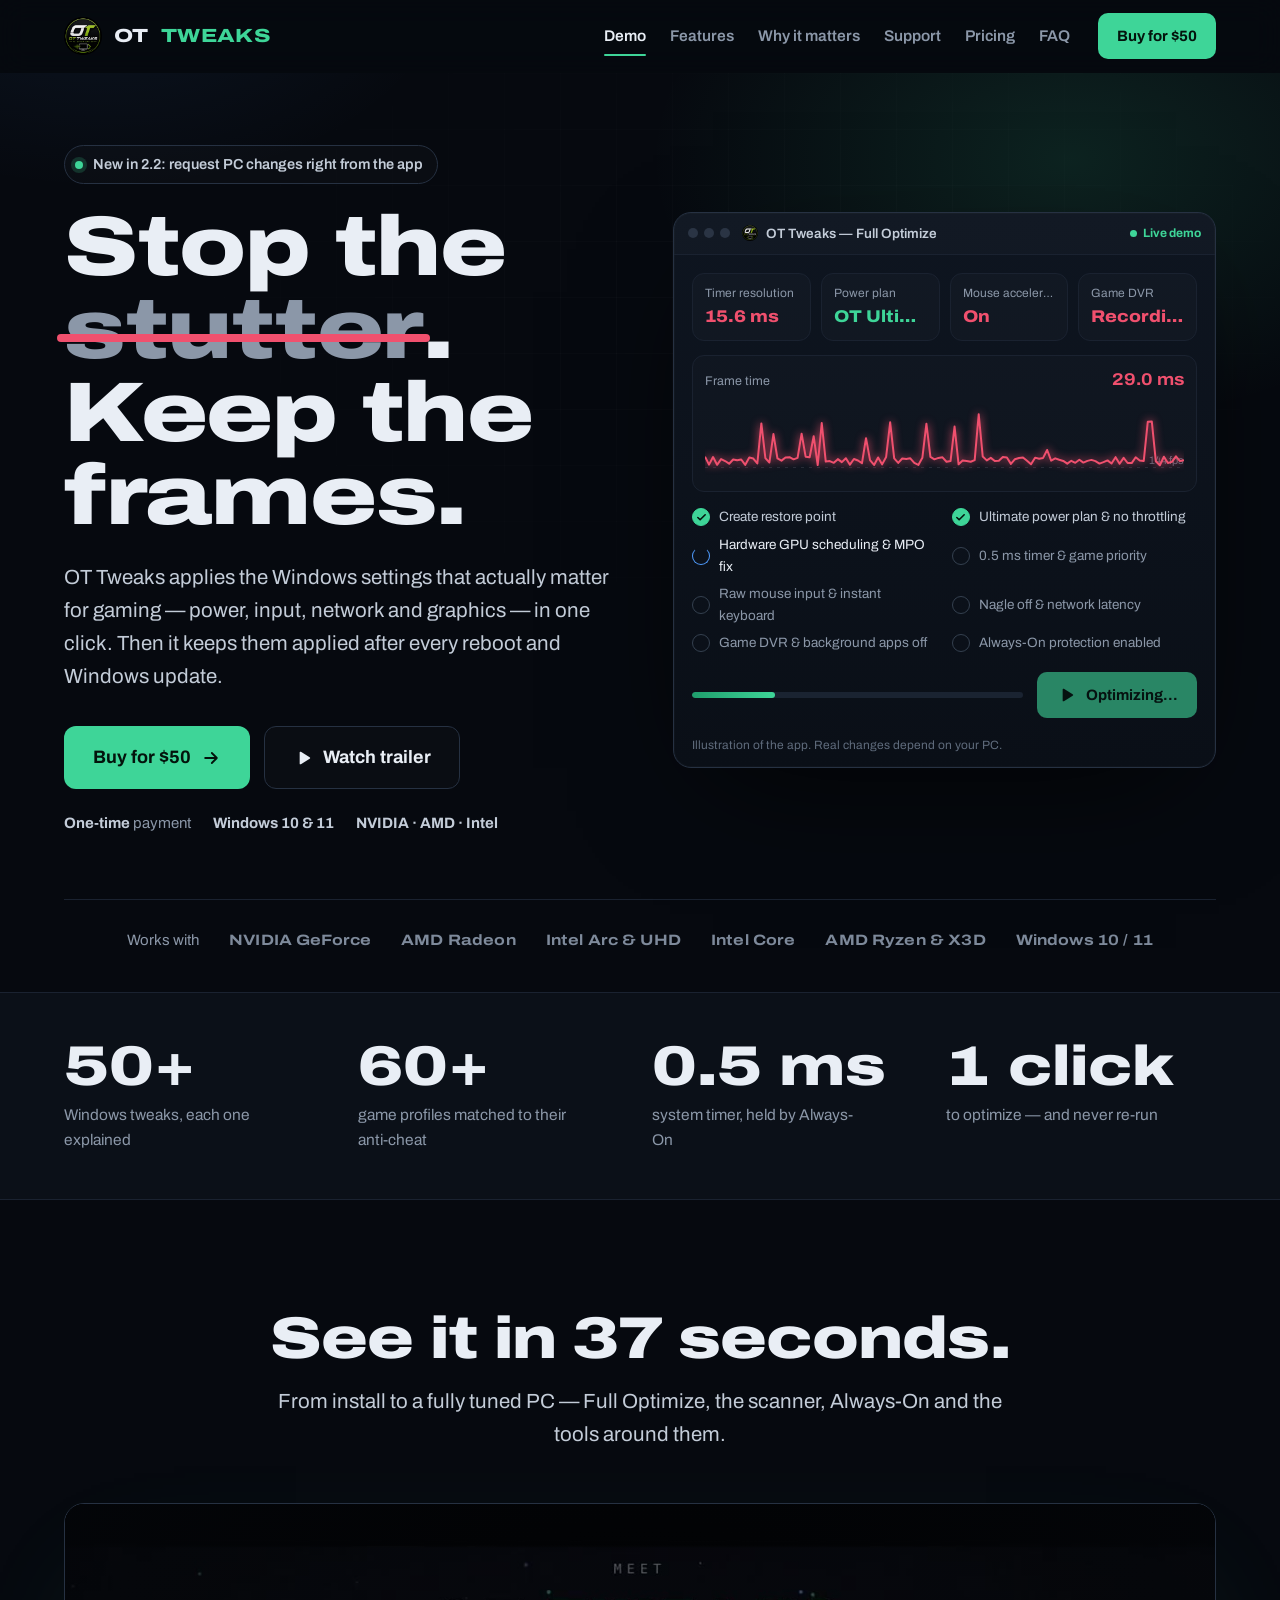
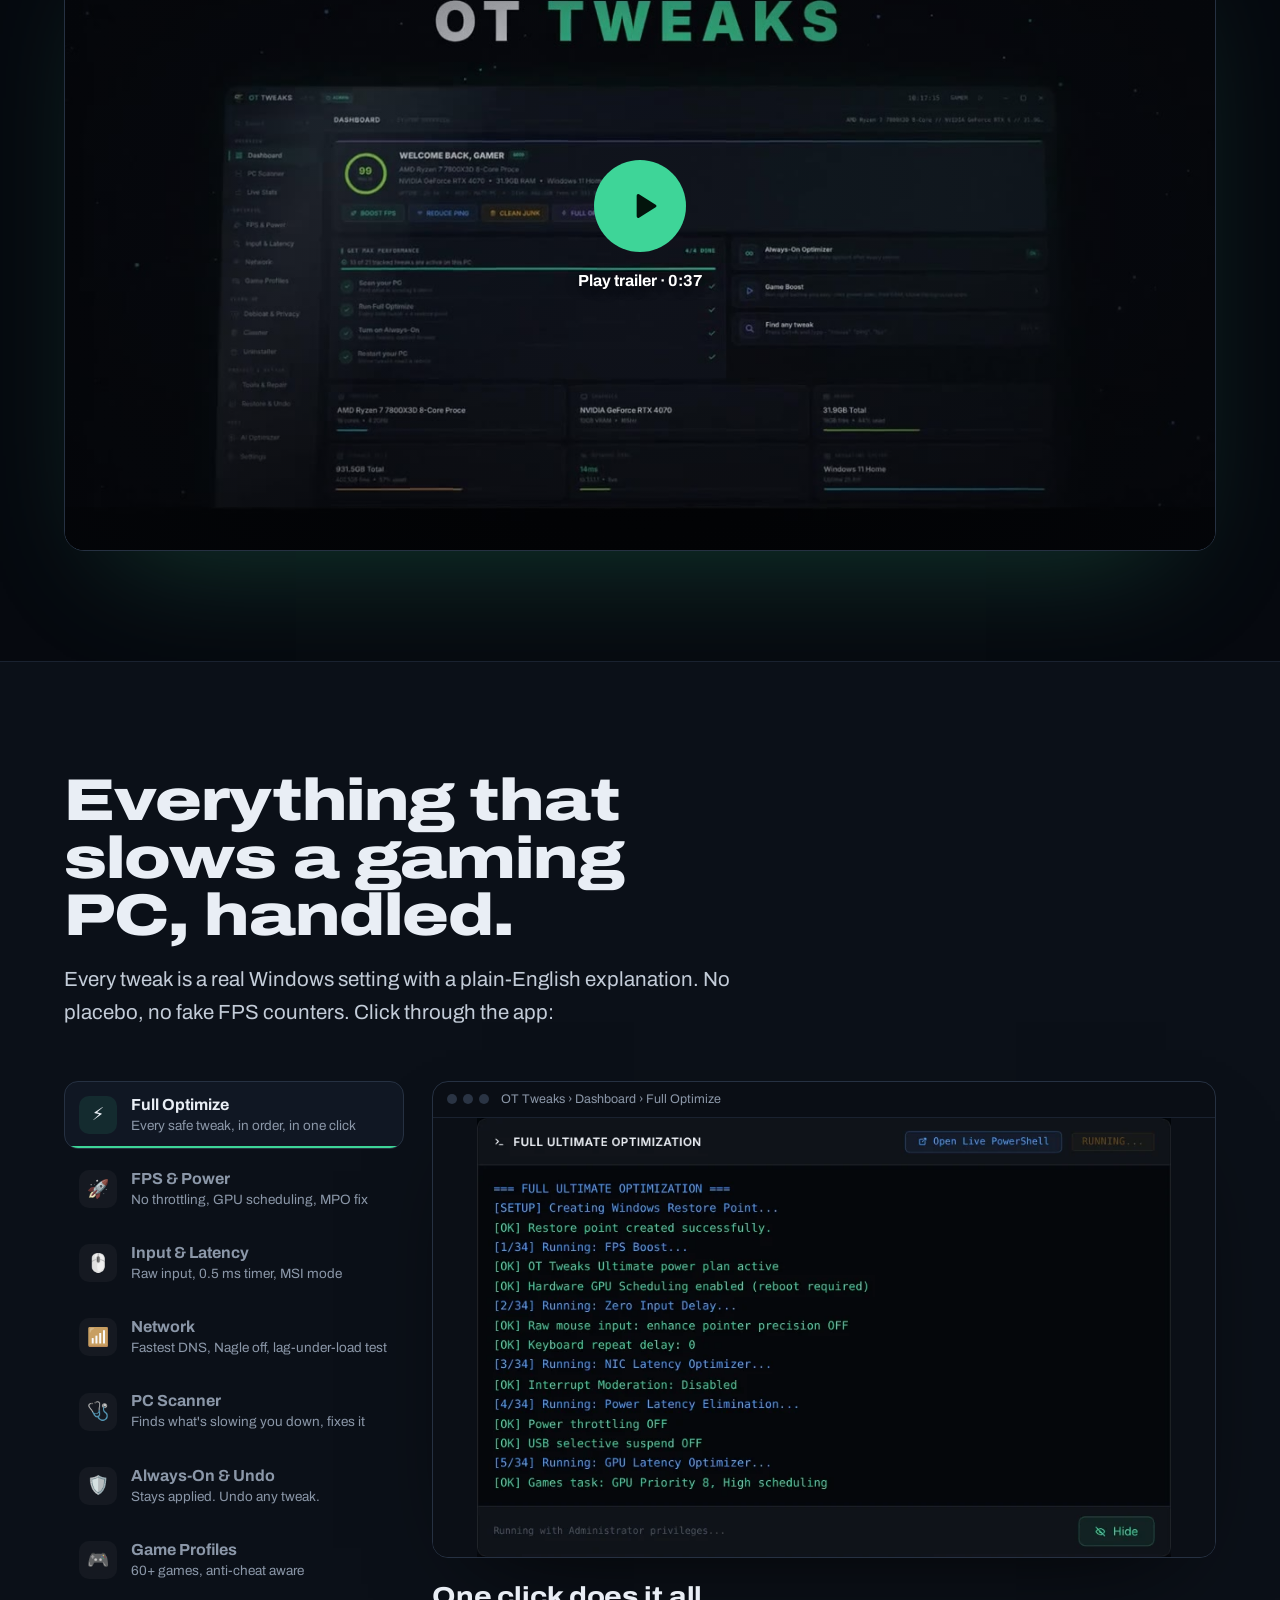
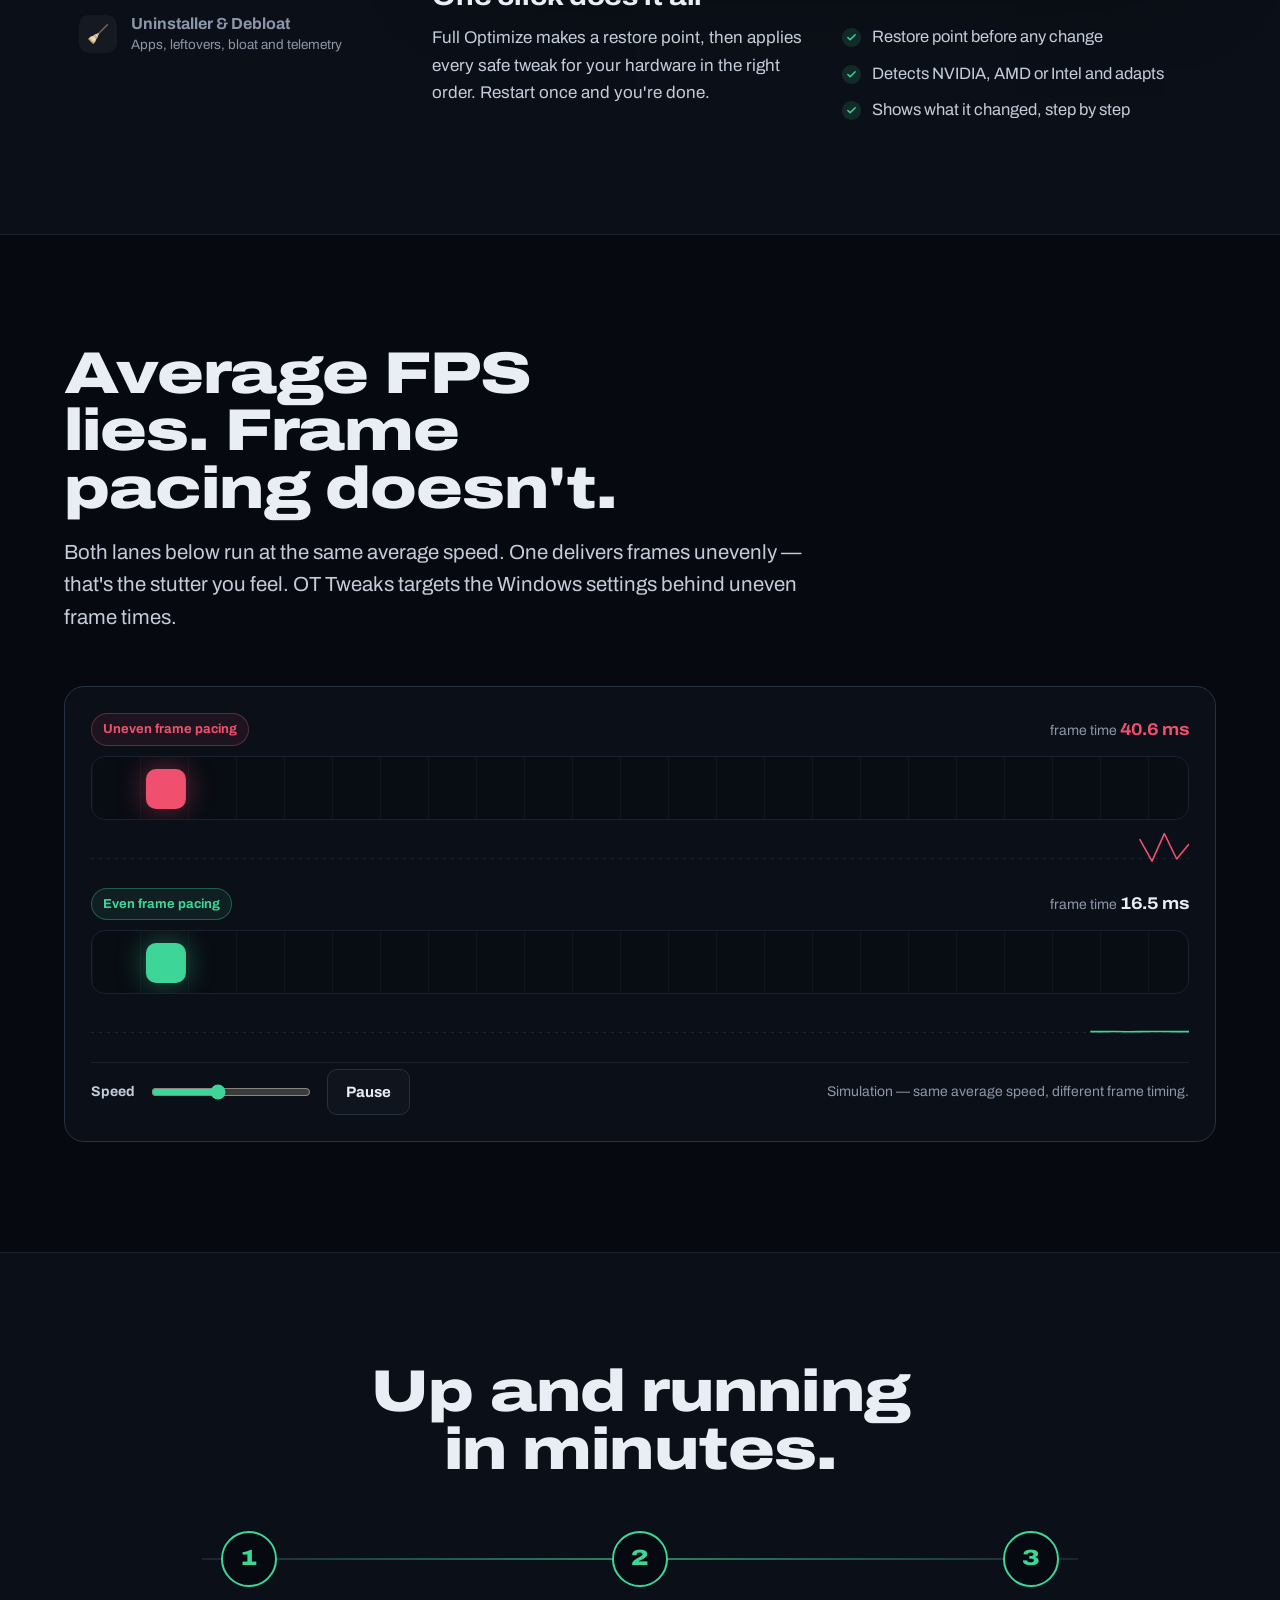
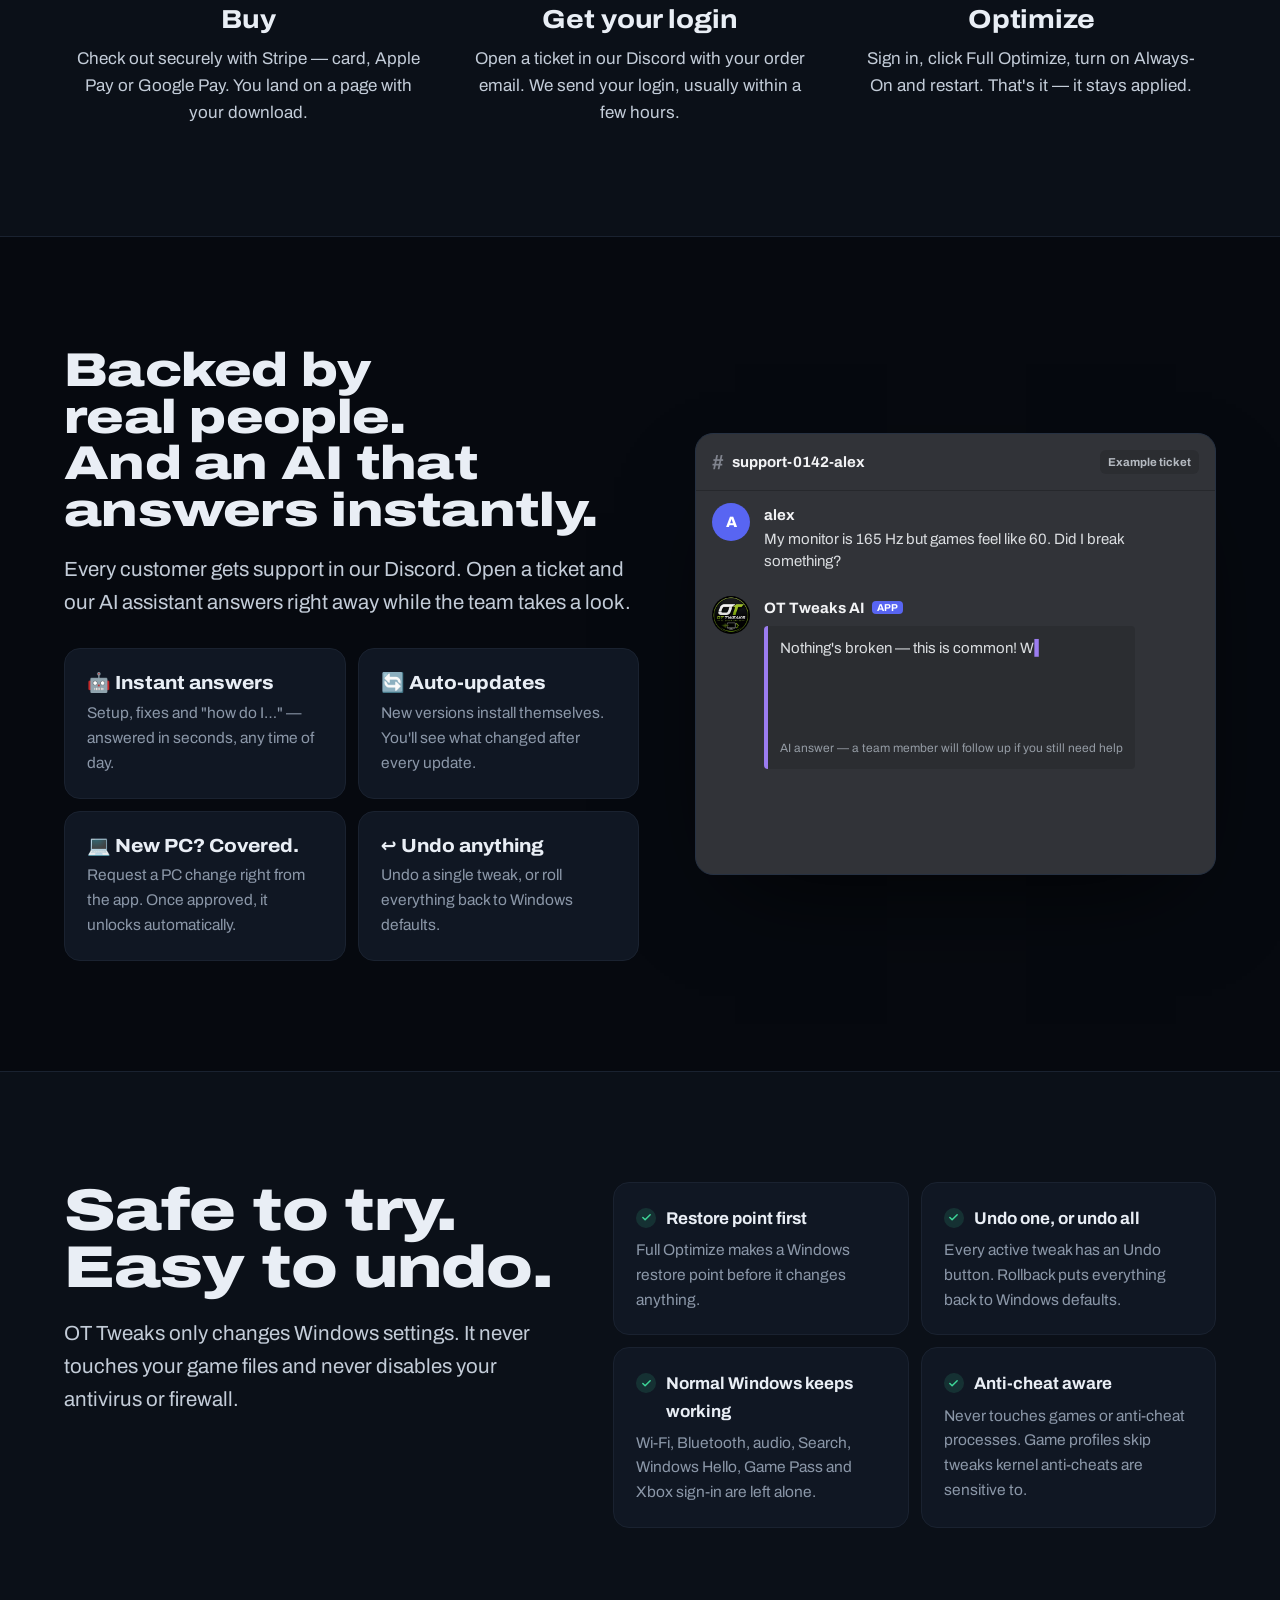
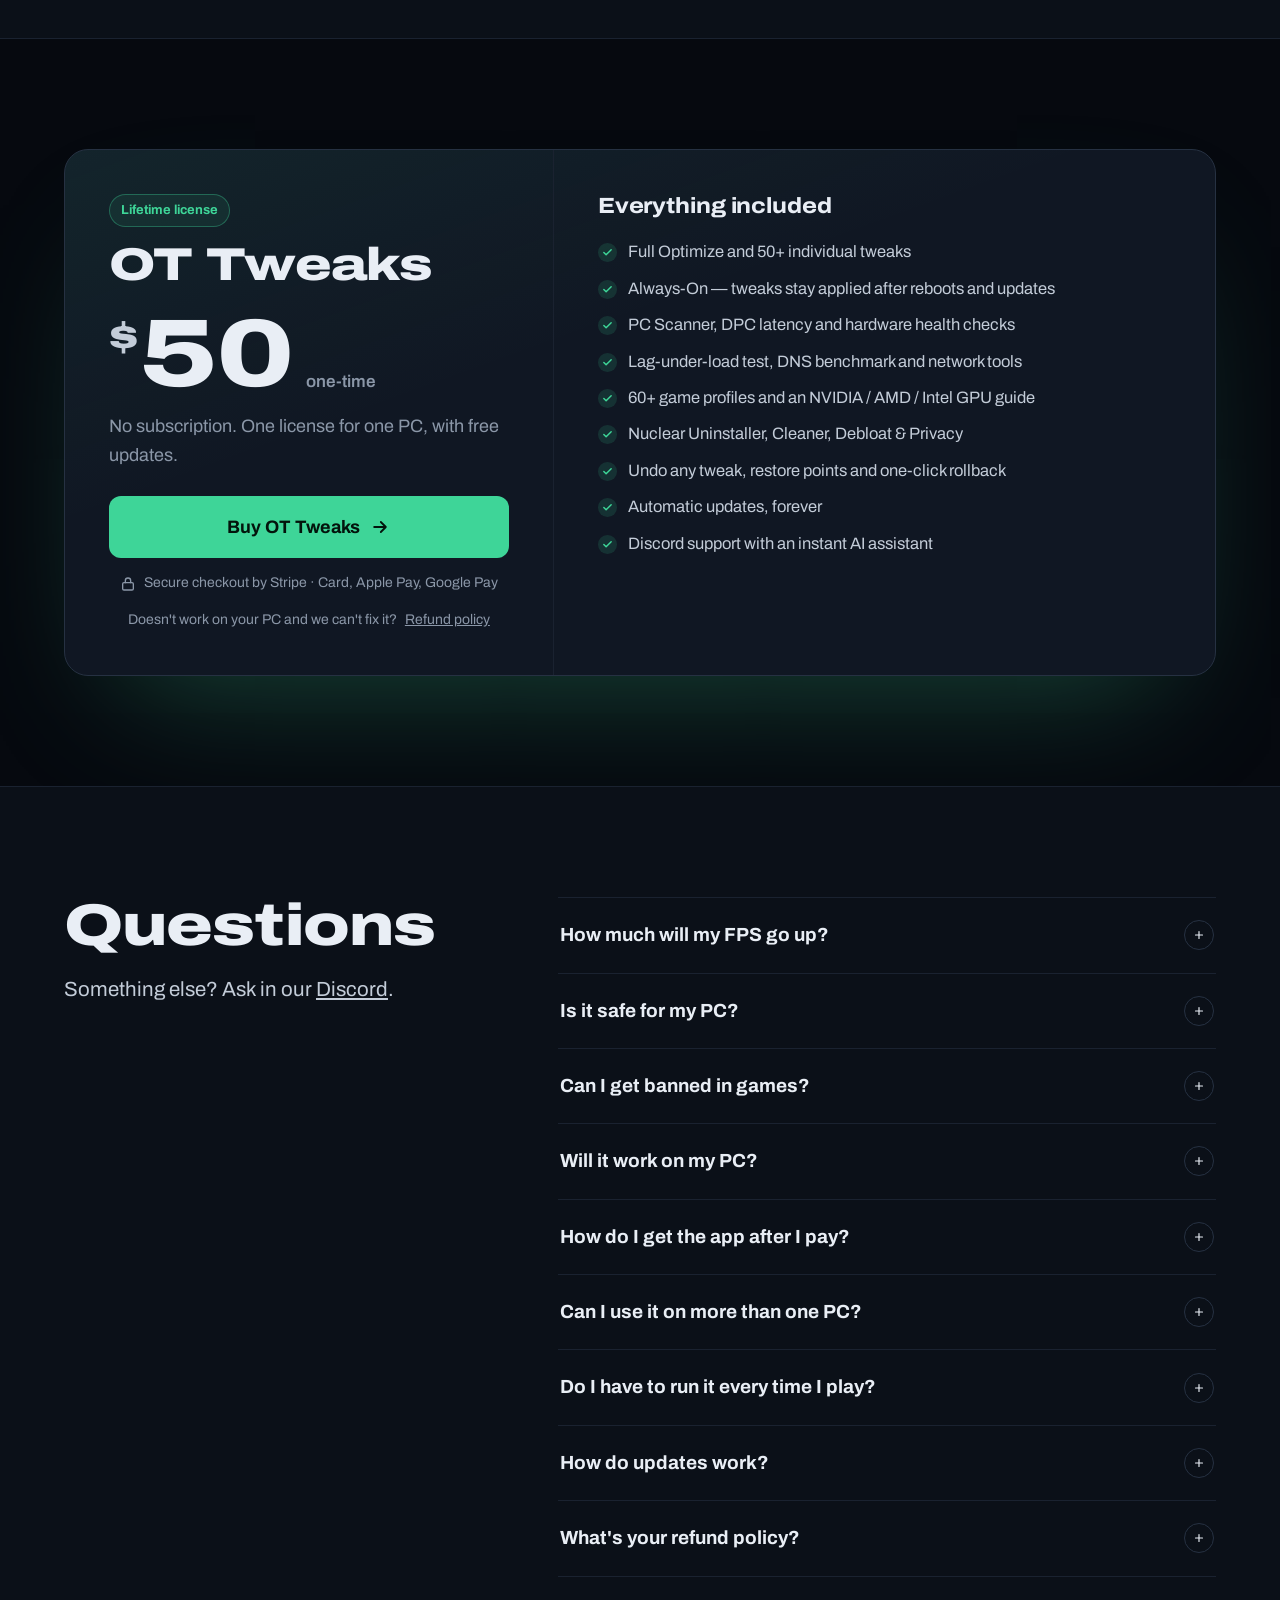
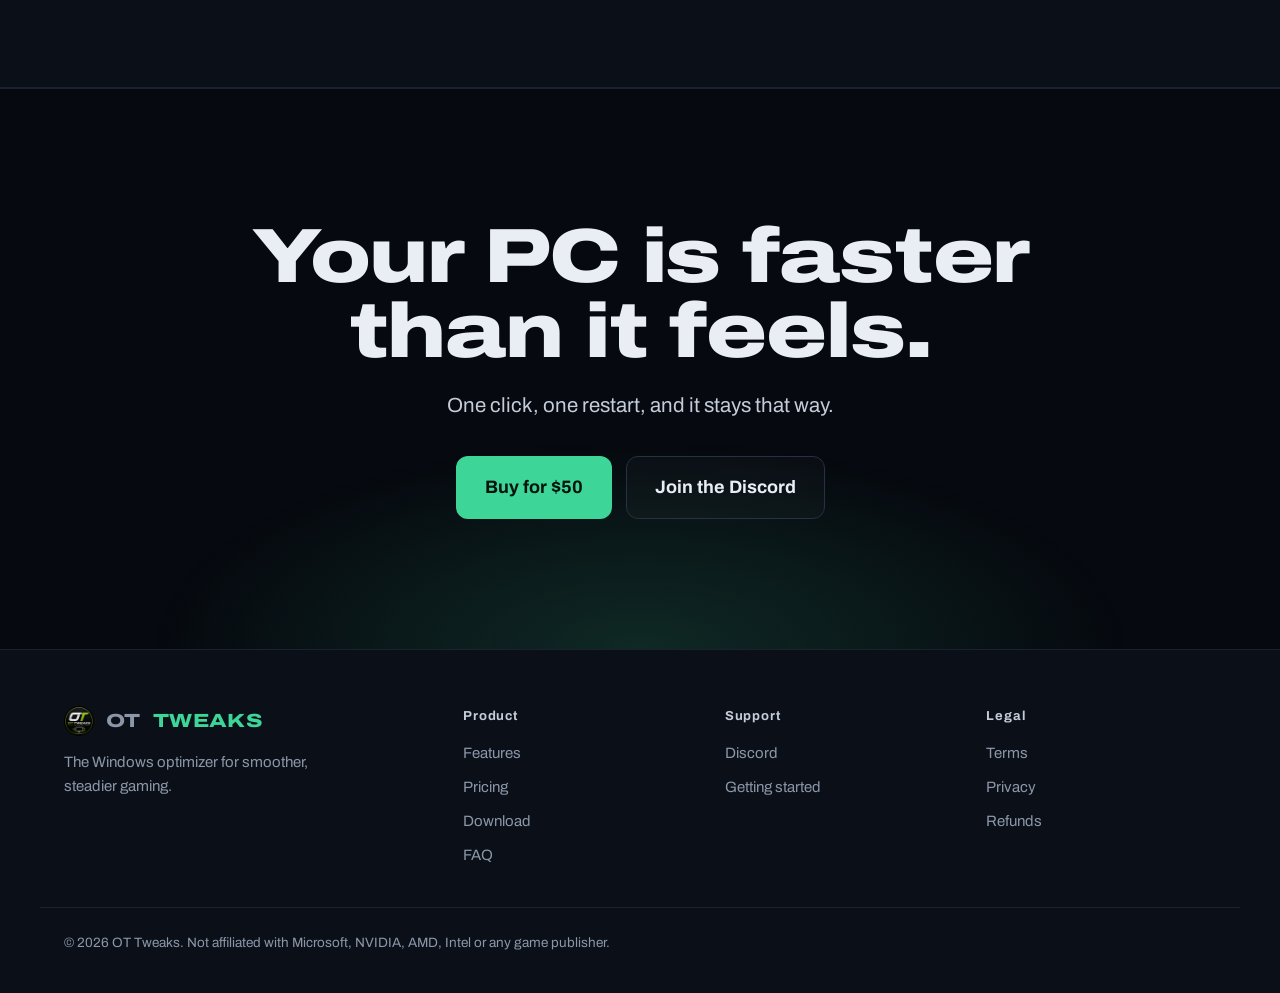
==== commit e3c20365: "Redesign homepage: live Full Optimize demo, feature explorer, frame-pacing visualizer, support previ" ====
--- a/index.html
+++ b/index.html
@@ -3,199 +3,272 @@
 <head>
 <meta charset="utf-8">
 <meta name="viewport" content="width=device-width,initial-scale=1">
-<title>OT Tweaks - Windows optimizer for smoother gaming</title>
-<meta name="description" content="OT Tweaks is a one-click Windows optimizer for gamers. Higher FPS, lower input delay and lower ping, with tweaks that stay applied permanently. NVIDIA, AMD and Intel. $50 one-time.">
+<title>OT Tweaks — Windows optimizer for smoother gaming</title>
+<meta name="description" content="OT Tweaks is a one-click Windows optimizer for gamers. Steadier frame times, lower input delay and lower ping, with tweaks that stay applied after every reboot. NVIDIA, AMD and Intel. $50 one-time.">
 <link rel="canonical" href="https://ottweaks.com/">
 <meta property="og:type" content="website">
-<meta property="og:title" content="OT Tweaks - smoother gaming on Windows">
+<meta property="og:title" content="OT Tweaks — smoother gaming on Windows">
 <meta property="og:description" content="One click applies the Windows tweaks that matter for gaming, and keeps them applied after every reboot.">
 <meta property="og:image" content="https://ottweaks.com/assets/img/trailer-poster.jpg">
 <meta property="og:url" content="https://ottweaks.com/">
 <meta name="twitter:card" content="summary_large_image">
-<meta name="theme-color" content="#070a10">
+<meta name="theme-color" content="#06090f">
 <link rel="icon" type="image/png" href="/assets/img/favicon.png">
 <link rel="apple-touch-icon" href="/assets/img/apple-touch-icon.png">
 <link rel="preload" href="/assets/fonts/archivo-var.woff2" as="font" type="font/woff2" crossorigin>
 <link rel="stylesheet" href="/styles.css">
 <script src="/config.js"></script>
 </head>
-<body>
+<body class="home">
 <a class="skip" href="#main">Skip to content</a>
 
 <header class="top" id="top">
+  <div class="progress" id="progress" aria-hidden="true"></div>
   <div class="wrap">
     <a class="brand" href="/" aria-label="OT Tweaks home"><img src="/assets/img/logo.webp" alt="" width="38" height="38">OT <b>TWEAKS</b></a>
     <nav class="nav" id="nav" aria-label="Main">
-      <a href="#trailer">Trailer</a>
+      <a href="#demo">Demo</a>
       <a href="#features">Features</a>
-      <a href="#how">How it works</a>
+      <a href="#stutter">Why it matters</a>
+      <a href="#support">Support</a>
+      <a href="#pricing">Pricing</a>
       <a href="#faq">FAQ</a>
       <a class="btn btn-buy" data-buy href="#pricing">Buy for $50</a>
     </nav>
-    <a class="btn btn-buy" data-buy href="#pricing">Buy for $50</a>
+    <a class="btn btn-buy btn-sm" data-buy href="#pricing">Buy for $50</a>
     <button class="menu-btn" id="menuBtn" aria-label="Open menu" aria-expanded="false" aria-controls="nav"><svg viewBox="0 0 24 24" fill="none" stroke="currentColor" stroke-width="2" stroke-linecap="round"><path d="M4 7h16M4 12h16M4 17h16"/></svg></button>
   </div>
 </header>
 
 <main id="main">
   <!-- HERO -->
-  <section class="hero" aria-labelledby="hero-title">
-    <div class="wrap">
-      <h1 id="hero-title" class="display">Stop the stutter.</h1>
-      <p class="lead">OT Tweaks applies the Windows settings that actually matter for gaming, across power, input, network and graphics, in one click. Then it keeps them applied after every reboot and Windows update.</p>
-      <div class="hero-ctas">
-        <a class="btn btn-buy" data-buy href="#pricing">Buy for $50</a>
-        <a class="btn btn-ghost" href="#trailer"><svg viewBox="0 0 24 24" fill="currentColor"><path d="M8 5.5v13a1 1 0 0 0 1.5.86l10.5-6.5a1 1 0 0 0 0-1.72L9.5 4.64A1 1 0 0 0 8 5.5Z"/></svg>Watch the trailer</a>
-      </div>
-      <p class="hero-note">One-time payment. Windows 10 and 11, with NVIDIA, AMD or Intel graphics.</p>
-
-      <div class="ft" aria-hidden="true">
-        <div class="ft-readout">Frame time<b id="ftValue">34.8 ms</b></div>
-        <div class="ft-legend"><span><i style="background:var(--red)"></i>Stock Windows</span><span><i style="background:var(--green)"></i>With OT Tweaks</span></div>
-        <canvas id="ftCanvas"></canvas>
-      </div>
-
-      <div class="hero-shot">
-        <img src="/assets/img/dashboard.webp" width="1600" height="900" alt="The OT Tweaks dashboard showing a setup checklist, Always-On status and hardware overview">
-      </div>
+  <section class="hero" id="demo" aria-labelledby="hero-title">
+    <div class="hero-glow" aria-hidden="true"></div>
+    <div class="wrap hero-grid">
+      <div class="hero-copy">
+        <a class="pill" href="#support"><span class="pill-dot"></span>New in 2.2: request PC changes right from the app</a>
+        <h1 id="hero-title" class="display">Stop the <span class="strike">stutter</span>.<br>Keep the frames.</h1>
+        <p class="lead">OT Tweaks applies the Windows settings that actually matter for gaming — power, input, network and graphics — in one click. Then it keeps them applied after every reboot and Windows update.</p>
+        <div class="hero-ctas">
+          <a class="btn btn-buy btn-lg" data-buy href="#pricing">Buy for $50 <svg viewBox="0 0 24 24" fill="none" stroke="currentColor" stroke-width="2.2" stroke-linecap="round" stroke-linejoin="round"><path d="M5 12h14M13 6l6 6-6 6"/></svg></a>
+          <a class="btn btn-ghost btn-lg" href="#trailer"><svg viewBox="0 0 24 24" fill="currentColor"><path d="M8 5.5v13a1 1 0 0 0 1.5.86l10.5-6.5a1 1 0 0 0 0-1.72L9.5 4.64A1 1 0 0 0 8 5.5Z"/></svg>Watch trailer</a>
+        </div>
+        <ul class="hero-facts">
+          <li><b>One-time</b> payment</li>
+          <li><b>Windows 10 &amp; 11</b></li>
+          <li><b>NVIDIA · AMD · Intel</b></li>
+        </ul>
+      </div>
+
+      <!-- Live demo window -->
+      <div class="demo" id="demoWin" aria-label="Interactive demo of Full Optimize">
+        <div class="demo-bar">
+          <span class="dots"><i></i><i></i><i></i></span>
+          <span class="demo-title"><img src="/assets/img/logo.webp" alt="" width="16" height="16">OT Tweaks — Full Optimize</span>
+          <span class="demo-tag">Live demo</span>
+        </div>
+        <div class="demo-body">
+          <div class="demo-state" aria-live="polite">
+            <div class="ds"><span>Timer resolution</span><b data-from="15.6 ms" data-to="0.5 ms">15.6 ms</b></div>
+            <div class="ds"><span>Power plan</span><b data-from="Balanced" data-to="OT Ultimate">Balanced</b></div>
+            <div class="ds"><span>Mouse acceleration</span><b data-from="On" data-to="Off">On</b></div>
+            <div class="ds"><span>Game DVR</span><b data-from="Recording" data-to="Off">Recording</b></div>
+          </div>
+          <div class="demo-graph">
+            <div class="dg-head"><span>Frame time</span><b id="dgVal">—</b></div>
+            <canvas id="dgCanvas" aria-hidden="true"></canvas>
+          </div>
+          <ol class="demo-steps" id="demoSteps">
+            <li>Create restore point</li>
+            <li>Ultimate power plan &amp; no throttling</li>
+            <li>Hardware GPU scheduling &amp; MPO fix</li>
+            <li>0.5 ms timer &amp; game priority</li>
+            <li>Raw mouse input &amp; instant keyboard</li>
+            <li>Nagle off &amp; network latency</li>
+            <li>Game DVR &amp; background apps off</li>
+            <li>Always-On protection enabled</li>
+          </ol>
+          <div class="demo-foot">
+            <div class="demo-meter"><i id="demoBar"></i></div>
+            <button class="btn btn-buy btn-sm" id="demoRun" type="button"><svg viewBox="0 0 24 24" fill="currentColor"><path d="M8 5.5v13a1 1 0 0 0 1.5.86l10.5-6.5a1 1 0 0 0 0-1.72L9.5 4.64A1 1 0 0 0 8 5.5Z"/></svg><span>Run Full Optimize</span></button>
+          </div>
+        </div>
+        <p class="demo-note">Illustration of the app. Real changes depend on your PC.</p>
+      </div>
+    </div>
+
+    <div class="wrap">
+      <div class="compat" aria-label="Works with">
+        <span>Works with</span>
+        <b>NVIDIA GeForce</b><b>AMD Radeon</b><b>Intel Arc &amp; UHD</b><b>Intel Core</b><b>AMD Ryzen &amp; X3D</b><b>Windows 10 / 11</b>
+      </div>
+    </div>
+  </section>
+
+  <!-- STATS -->
+  <section class="stats" aria-label="OT Tweaks in numbers">
+    <div class="wrap stats-grid">
+      <div class="stat"><b data-count="50" data-suffix="+">0</b><span>Windows tweaks, each one explained</span></div>
+      <div class="stat"><b data-count="60" data-suffix="+">0</b><span>game profiles matched to their anti-cheat</span></div>
+      <div class="stat"><b data-count="0.5" data-decimals="1" data-suffix=" ms">0</b><span>system timer, held by Always-On</span></div>
+      <div class="stat"><b data-count="1" data-suffix=" click">0</b><span>to optimize — and never re-run</span></div>
     </div>
   </section>
 
   <!-- TRAILER -->
-  <section id="trailer" class="band" aria-labelledby="trailer-title">
-    <div class="wrap">
-      <div class="sec-head">
+  <section id="trailer" class="sec" aria-labelledby="trailer-title">
+    <div class="wrap">
+      <div class="sec-head center">
         <h2 id="trailer-title" class="display">See it in 37 seconds.</h2>
-      </div>
-      <div class="trailer-frame">
+        <p class="lead">From install to a fully tuned PC — Full Optimize, the scanner, Always-On and the tools around them.</p>
+      </div>
+      <div class="trailer-frame" id="trailerFrame">
         <video id="trailerVideo" preload="none" playsinline poster="/assets/img/trailer-poster.jpg" width="1280" height="720">
           <source src="/assets/video/ot-tweaks-trailer.mp4" type="video/mp4">
           <source src="/assets/video/ot-tweaks-trailer.webm" type="video/webm">
         </video>
-        <button class="play" id="playBtn" aria-label="Play the OT Tweaks trailer"><span><svg viewBox="0 0 48 48" fill="none"><circle cx="24" cy="24" r="23" stroke="currentColor" stroke-width="2"/><path d="M19 15.5v17a1 1 0 0 0 1.5.86l14-8.5a1 1 0 0 0 0-1.72l-14-8.5A1 1 0 0 0 19 15.5Z" fill="currentColor"/></svg>Play trailer</span></button>
-      </div>
-    </div>
-  </section>
-
-  <!-- FEATURES -->
-  <section id="features" aria-labelledby="features-title">
+        <button class="play" id="playBtn" aria-label="Play the OT Tweaks trailer"><span class="play-ring"><svg viewBox="0 0 24 24" fill="currentColor"><path d="M8 5.5v13a1 1 0 0 0 1.5.86l10.5-6.5a1 1 0 0 0 0-1.72L9.5 4.64A1 1 0 0 0 8 5.5Z"/></svg></span><span class="play-txt">Play trailer · 0:37</span></button>
+      </div>
+    </div>
+  </section>
+
+  <!-- FEATURE EXPLORER -->
+  <section id="features" class="sec band" aria-labelledby="features-title">
     <div class="wrap">
       <div class="sec-head">
         <h2 id="features-title" class="display">Everything that slows a gaming PC, handled.</h2>
-        <p class="lead">Every tweak is a real Windows setting with a clear explanation. No placebo, no fake FPS counters.</p>
-      </div>
-
-      <article class="feature">
-        <div class="f-text">
-          <h3>One click does it all</h3>
-          <p>Full Optimize creates a restore point, then runs every safe tweak in the right order and shows each change as it happens.</p>
-          <ul><li>Restore point made before anything changes</li><li>Live log of every setting it applies</li><li>Restart once and you're done</li></ul>
-        </div>
-        <img class="shot" src="/assets/img/optimize.webp" loading="lazy" width="864" height="548" alt="Full Optimize running, listing each tweak as it is applied">
-      </article>
-
-      <article class="feature flip">
-        <div class="f-text">
-          <h3>Higher, steadier FPS</h3>
-          <p>A tuned high-performance power plan, no CPU throttling, hardware GPU scheduling and windowed-game optimizations. Your CPU and GPU stop holding back.</p>
-          <ul><li>Detects Intel hybrid and AMD Ryzen CPUs, including X3D</li><li>NVIDIA, AMD and Intel GPU tuning</li><li>Game DVR and background recording off</li></ul>
-        </div>
-        <img class="shot" src="/assets/img/fps.webp" loading="lazy" width="1600" height="900" alt="FPS and Power tab with active tweaks">
-      </article>
-
-      <article class="feature">
-        <div class="f-text">
-          <h3>Lower input delay</h3>
-          <p>Raw mouse input, instant keyboard response and a 0.5 ms system timer, so what you do reaches the screen sooner.</p>
-          <ul><li>Mouse acceleration off</li><li>No accessibility pop-ups mid-game</li><li>High-resolution timer kept active</li></ul>
-        </div>
-        <img class="shot" src="/assets/img/input.webp" loading="lazy" width="1600" height="900" alt="Input and Latency tab">
-      </article>
-
-      <article class="feature flip">
-        <div class="f-text">
-          <h3>Lower, steadier ping</h3>
-          <p>OT Tweaks tests DNS servers on your own connection and switches to the fastest. It also turns off the network settings that add delay to game traffic.</p>
-          <ul><li>Nagle's algorithm and network throttling off</li><li>Network card latency settings tuned</li><li>Wi-Fi users protected automatically</li></ul>
-        </div>
-        <img class="shot" src="/assets/img/network.webp" loading="lazy" width="1600" height="900" alt="Network tab with a DNS benchmark">
-      </article>
-
-      <article class="feature">
-        <div class="f-text">
-          <h3>Find what's slowing you down</h3>
-          <p>The PC Scanner checks your power plan, GPU settings, network, background apps and more, then fixes each problem with one click.</p>
-        </div>
-        <img class="shot" src="/assets/img/scanner.webp" loading="lazy" width="1600" height="900" alt="PC Scanner showing a health score and issues to fix">
-      </article>
-
-      <article class="feature flip">
-        <div class="f-text">
-          <h3>Set it once. It stays.</h3>
-          <p>Always-On runs quietly in the background. It keeps the high-resolution timer active and reapplies your settings if a Windows update resets them. You never have to run tweaks again.</p>
-        </div>
-        <img class="shot" src="/assets/img/always-on.webp" loading="lazy" width="1600" height="900" alt="Restore and Undo tab showing Always-On active and restore points">
-      </article>
-
-      <div class="more">
-        <div><h4>Nuclear Uninstaller</h4><p>Removes apps along with leftover files, registry keys, shortcuts and tasks.</p></div>
-        <div><h4>Debloat and privacy</h4><p>Bloatware, background services and telemetry gone. Game Pass and Xbox sign-in still work.</p></div>
-        <div><h4>60+ game profiles</h4><p>Valorant, Fortnite, Call of Duty and more, matched to each game's anti-cheat.</p></div>
-        <div><h4>GPU driver settings</h4><p>The right NVIDIA, AMD or Intel driver settings for your exact card.</p></div>
-        <div><h4>Restore and undo</h4><p>Restore points, a history of every change, and one-click rollback to Windows defaults.</p></div>
-        <div><h4>Find any tweak</h4><p>Press Ctrl+K and type what you want, like "mouse" or "ping".</p></div>
+        <p class="lead">Every tweak is a real Windows setting with a plain-English explanation. No placebo, no fake FPS counters. Click through the app:</p>
+      </div>
+      <div class="explorer" id="explorer">
+        <div class="ex-tabs" role="tablist" aria-label="App features">
+          <button role="tab" aria-selected="true" aria-controls="exPanel" data-i="0"><span class="ex-ico">⚡</span><span><b>Full Optimize</b><small>Every safe tweak, in order, in one click</small></span><i class="ex-prog"></i></button>
+          <button role="tab" aria-selected="false" aria-controls="exPanel" data-i="1"><span class="ex-ico">🚀</span><span><b>FPS &amp; Power</b><small>No throttling, GPU scheduling, MPO fix</small></span><i class="ex-prog"></i></button>
+          <button role="tab" aria-selected="false" aria-controls="exPanel" data-i="2"><span class="ex-ico">🖱️</span><span><b>Input &amp; Latency</b><small>Raw input, 0.5 ms timer, MSI mode</small></span><i class="ex-prog"></i></button>
+          <button role="tab" aria-selected="false" aria-controls="exPanel" data-i="3"><span class="ex-ico">📶</span><span><b>Network</b><small>Fastest DNS, Nagle off, lag-under-load test</small></span><i class="ex-prog"></i></button>
+          <button role="tab" aria-selected="false" aria-controls="exPanel" data-i="4"><span class="ex-ico">🩺</span><span><b>PC Scanner</b><small>Finds what's slowing you down, fixes it</small></span><i class="ex-prog"></i></button>
+          <button role="tab" aria-selected="false" aria-controls="exPanel" data-i="5"><span class="ex-ico">🛡️</span><span><b>Always-On &amp; Undo</b><small>Stays applied. Undo any tweak.</small></span><i class="ex-prog"></i></button>
+          <button role="tab" aria-selected="false" aria-controls="exPanel" data-i="6"><span class="ex-ico">🎮</span><span><b>Game Profiles</b><small>60+ games, anti-cheat aware</small></span><i class="ex-prog"></i></button>
+          <button role="tab" aria-selected="false" aria-controls="exPanel" data-i="7"><span class="ex-ico">🧹</span><span><b>Uninstaller &amp; Debloat</b><small>Apps, leftovers, bloat and telemetry</small></span><i class="ex-prog"></i></button>
+        </div>
+        <div class="ex-panel" id="exPanel" role="tabpanel" aria-live="polite">
+          <div class="ex-shot" id="exShot">
+            <div class="ex-chrome"><span class="dots"><i></i><i></i><i></i></span><span id="exUrl">OT Tweaks</span></div>
+            <img id="exImg" src="/assets/img/optimize.webp" width="1600" height="900" alt="">
+          </div>
+          <div class="ex-text">
+            <h3 id="exTitle">One click does it all</h3>
+            <p id="exDesc"></p>
+            <ul id="exList" class="ticks"></ul>
+          </div>
+        </div>
+      </div>
+    </div>
+  </section>
+
+  <!-- STUTTER VISUALIZER -->
+  <section id="stutter" class="sec" aria-labelledby="stutter-title">
+    <div class="wrap">
+      <div class="sec-head">
+        <h2 id="stutter-title" class="display">Average FPS lies. Frame pacing doesn't.</h2>
+        <p class="lead">Both lanes below run at the same average speed. One delivers frames unevenly — that's the stutter you feel. OT Tweaks targets the Windows settings behind uneven frame times.</p>
+      </div>
+      <div class="pace" id="pace">
+        <div class="lane bad">
+          <div class="lane-head"><span class="tag red">Uneven frame pacing</span><span class="lane-ms">frame time <b id="msBad">—</b></span></div>
+          <div class="track"><i class="puck" id="puckBad"></i></div>
+          <canvas class="spark" id="sparkBad" aria-hidden="true"></canvas>
+        </div>
+        <div class="lane good">
+          <div class="lane-head"><span class="tag green">Even frame pacing</span><span class="lane-ms">frame time <b id="msGood">—</b></span></div>
+          <div class="track"><i class="puck" id="puckGood"></i></div>
+          <canvas class="spark" id="sparkGood" aria-hidden="true"></canvas>
+        </div>
+        <div class="pace-ctl">
+          <label for="paceSpeed">Speed</label>
+          <input type="range" id="paceSpeed" min="0.3" max="2" step="0.1" value="1">
+          <button class="btn btn-ghost btn-sm" id="pacePause" type="button">Pause</button>
+          <span class="muted small">Simulation — same average speed, different frame timing.</span>
+        </div>
       </div>
     </div>
   </section>
 
   <!-- HOW IT WORKS -->
-  <section id="how" class="band" aria-labelledby="how-title">
-    <div class="wrap">
-      <div class="sec-head"><h2 id="how-title" class="display">Up and running in minutes.</h2></div>
+  <section id="how" class="sec band" aria-labelledby="how-title">
+    <div class="wrap">
+      <div class="sec-head center"><h2 id="how-title" class="display">Up and running in minutes.</h2></div>
       <ol class="steps">
-        <li><h3>Buy</h3><p>Check out securely with Stripe. Pay with a card, Apple Pay or Google Pay.</p></li>
-        <li><h3>Get your login</h3><p>Join the Discord and we'll send your OT Tweaks login and download link.</p></li>
-        <li><h3>Optimize</h3><p>Sign in, click Full Optimize, turn on Always-On, then restart your PC.</p></li>
+        <li><span class="step-n">1</span><h3>Buy</h3><p>Check out securely with Stripe — card, Apple Pay or Google Pay. You land on a page with your download.</p></li>
+        <li><span class="step-n">2</span><h3>Get your login</h3><p>Open a ticket in our Discord with your order email. We send your login, usually within a few hours.</p></li>
+        <li><span class="step-n">3</span><h3>Optimize</h3><p>Sign in, click Full Optimize, turn on Always-On and restart. That's it — it stays applied.</p></li>
       </ol>
     </div>
   </section>
 
+  <!-- SUPPORT -->
+  <section id="support" class="sec" aria-labelledby="support-title">
+    <div class="wrap support-grid">
+      <div>
+        <h2 id="support-title" class="display">Backed by real people. And an AI that answers instantly.</h2>
+        <p class="lead">Every customer gets support in our Discord. Open a ticket and our AI assistant answers right away while the team takes a look.</p>
+        <div class="cards">
+          <div class="card spot"><h4>🤖 Instant answers</h4><p>Setup, fixes and "how do I…" — answered in seconds, any time of day.</p></div>
+          <div class="card spot"><h4>🔄 Auto-updates</h4><p>New versions install themselves. You'll see what changed after every update.</p></div>
+          <div class="card spot"><h4>💻 New PC? Covered.</h4><p>Request a PC change right from the app. Once approved, it unlocks automatically.</p></div>
+          <div class="card spot"><h4>↩️ Undo anything</h4><p>Undo a single tweak, or roll everything back to Windows defaults.</p></div>
+        </div>
+      </div>
+      <div class="chat" id="chat" aria-label="Example of a support ticket">
+        <div class="chat-head"><span class="hash">#</span>support-0142-alex<span class="chat-badge">Example ticket</span></div>
+        <div class="msg"><div class="av user">A</div><div><b>alex</b><p>My monitor is 165 Hz but games feel like 60. Did I break something?</p></div></div>
+        <div class="msg ai"><div class="av bot"><img src="/assets/img/logo.webp" alt="" width="34" height="34"></div><div><b>OT Tweaks AI <span class="botflag">APP</span></b>
+          <div class="embed"><p class="typed" data-text="Nothing's broken — this is common! Windows often leaves high-refresh monitors at 60 Hz.&#10;1. Open OT Tweaks → Tools &amp; Repair → Monitor Refresh Check&#10;2. It shows your real refresh rate and how to switch to 165 Hz&#10;3. Then re-run Full Optimize and restart"></p><small>AI answer — a team member will follow up if you still need help</small></div></div></div>
+        <div class="msg late"><div class="av staff">S</div><div><b>OT Support <span class="staffflag">Staff</span></b><p>Hey Alex, I've got this ticket too — shout if anything else comes up 👋</p></div></div>
+      </div>
+    </div>
+  </section>
+
   <!-- SAFETY -->
-  <section aria-labelledby="safe-title">
+  <section class="sec band" aria-labelledby="safe-title">
     <div class="wrap safety">
       <div>
         <h2 id="safe-title" class="display">Safe to try. Easy to undo.</h2>
-        <p class="lead" style="margin-top:20px">OT Tweaks only changes Windows settings. It never touches your game files and never disables your antivirus or firewall.</p>
+        <p class="lead">OT Tweaks only changes Windows settings. It never touches your game files and never disables your antivirus or firewall.</p>
       </div>
       <ul class="checks">
-        <li><svg viewBox="0 0 24 24" fill="none" stroke="currentColor" stroke-width="2.2" stroke-linecap="round" stroke-linejoin="round"><path d="M20 6 9 17l-5-5"/></svg><div><b>Restore point first</b><span>Full Optimize makes a Windows restore point before it changes anything.</span></div></li>
-        <li><svg viewBox="0 0 24 24" fill="none" stroke="currentColor" stroke-width="2.2" stroke-linecap="round" stroke-linejoin="round"><path d="M20 6 9 17l-5-5"/></svg><div><b>One-click rollback</b><span>Put every setting back to Windows defaults whenever you want.</span></div></li>
-        <li><svg viewBox="0 0 24 24" fill="none" stroke="currentColor" stroke-width="2.2" stroke-linecap="round" stroke-linejoin="round"><path d="M20 6 9 17l-5-5"/></svg><div><b>Normal Windows keeps working</b><span>Wi-Fi, Bluetooth, audio, Windows Search, Windows Hello, Game Pass and Xbox sign-in are left alone.</span></div></li>
-        <li><svg viewBox="0 0 24 24" fill="none" stroke="currentColor" stroke-width="2.2" stroke-linecap="round" stroke-linejoin="round"><path d="M20 6 9 17l-5-5"/></svg><div><b>Anti-cheat aware</b><span>Game profiles skip tweaks that kernel anti-cheats like Vanguard are sensitive to.</span></div></li>
+        <li class="card spot"><b>Restore point first</b><span>Full Optimize makes a Windows restore point before it changes anything.</span></li>
+        <li class="card spot"><b>Undo one, or undo all</b><span>Every active tweak has an Undo button. Rollback puts everything back to Windows defaults.</span></li>
+        <li class="card spot"><b>Normal Windows keeps working</b><span>Wi-Fi, Bluetooth, audio, Search, Windows Hello, Game Pass and Xbox sign-in are left alone.</span></li>
+        <li class="card spot"><b>Anti-cheat aware</b><span>Never touches games or anti-cheat processes. Game profiles skip tweaks kernel anti-cheats are sensitive to.</span></li>
       </ul>
     </div>
   </section>
 
   <!-- PRICING -->
-  <section id="pricing" class="band" aria-labelledby="price-title">
-    <div class="wrap">
-      <div class="price">
+  <section id="pricing" class="sec" aria-labelledby="price-title">
+    <div class="wrap">
+      <div class="price spot">
         <div class="price-l">
-          <h2 id="price-title" class="display" style="font-size:clamp(30px,3.6vw,44px)">OT Tweaks</h2>
-          <div class="price-amt">$50<small>one-time</small></div>
-          <p class="muted" style="margin-top:12px">No subscription. One license for one PC.</p>
-          <a class="btn btn-buy" data-buy href="#pricing">Buy OT Tweaks</a>
-          <p class="fine">Secure checkout by Stripe. Card, Apple Pay and Google Pay.</p>
+          <span class="tag green">Lifetime license</span>
+          <h2 id="price-title" class="display">OT Tweaks</h2>
+          <div class="price-amt"><sup>$</sup>50<small>one-time</small></div>
+          <p class="muted">No subscription. One license for one PC, with free updates.</p>
+          <a class="btn btn-buy btn-lg btn-block" data-buy href="#pricing">Buy OT Tweaks <svg viewBox="0 0 24 24" fill="none" stroke="currentColor" stroke-width="2.2" stroke-linecap="round" stroke-linejoin="round"><path d="M5 12h14M13 6l6 6-6 6"/></svg></a>
+          <p class="fine"><svg viewBox="0 0 24 24" fill="none" stroke="currentColor" stroke-width="2" stroke-linecap="round" stroke-linejoin="round"><rect x="4" y="10" width="16" height="11" rx="2"/><path d="M8 10V7a4 4 0 0 1 8 0v3"/></svg>Secure checkout by Stripe · Card, Apple Pay, Google Pay</p>
+          <p class="fine">Doesn't work on your PC and we can't fix it? <a href="/refund.html">Refund policy</a></p>
         </div>
         <div class="price-r">
-          <h3>What you get</h3>
-          <ul class="incl">
-            <li><svg viewBox="0 0 24 24" fill="none" stroke="currentColor" stroke-width="2.4" stroke-linecap="round" stroke-linejoin="round"><path d="M20 6 9 17l-5-5"/></svg>Full Optimize and 50+ individual tweaks</li>
-            <li><svg viewBox="0 0 24 24" fill="none" stroke="currentColor" stroke-width="2.4" stroke-linecap="round" stroke-linejoin="round"><path d="M20 6 9 17l-5-5"/></svg>Always-On, so tweaks stay applied</li>
-            <li><svg viewBox="0 0 24 24" fill="none" stroke="currentColor" stroke-width="2.4" stroke-linecap="round" stroke-linejoin="round"><path d="M20 6 9 17l-5-5"/></svg>PC Scanner, Uninstaller and Cleaner</li>
-            <li><svg viewBox="0 0 24 24" fill="none" stroke="currentColor" stroke-width="2.4" stroke-linecap="round" stroke-linejoin="round"><path d="M20 6 9 17l-5-5"/></svg>60+ game profiles and GPU driver guide</li>
-            <li><svg viewBox="0 0 24 24" fill="none" stroke="currentColor" stroke-width="2.4" stroke-linecap="round" stroke-linejoin="round"><path d="M20 6 9 17l-5-5"/></svg>Free updates to OT Tweaks 2</li>
-            <li><svg viewBox="0 0 24 24" fill="none" stroke="currentColor" stroke-width="2.4" stroke-linecap="round" stroke-linejoin="round"><path d="M20 6 9 17l-5-5"/></svg>Support in our Discord</li>
+          <h3>Everything included</h3>
+          <ul class="ticks">
+            <li>Full Optimize and 50+ individual tweaks</li>
+            <li>Always-On — tweaks stay applied after reboots and updates</li>
+            <li>PC Scanner, DPC latency and hardware health checks</li>
+            <li>Lag-under-load test, DNS benchmark and network tools</li>
+            <li>60+ game profiles and an NVIDIA / AMD / Intel GPU guide</li>
+            <li>Nuclear Uninstaller, Cleaner, Debloat &amp; Privacy</li>
+            <li>Undo any tweak, restore points and one-click rollback</li>
+            <li>Automatic updates, forever</li>
+            <li>Discord support with an instant AI assistant</li>
           </ul>
         </div>
       </div>
@@ -203,45 +276,48 @@
   </section>
 
   <!-- FAQ -->
-  <section id="faq" aria-labelledby="faq-title">
-    <div class="wrap">
-      <div class="sec-head"><h2 id="faq-title" class="display">Questions</h2></div>
+  <section id="faq" class="sec band" aria-labelledby="faq-title">
+    <div class="wrap faq-grid">
+      <div class="sec-head"><h2 id="faq-title" class="display">Questions</h2><p class="lead">Something else? Ask in our <a data-discord href="https://discord.gg/aAbXUvwhPy" target="_blank" rel="noopener">Discord</a>.</p></div>
       <div class="faq">
-        <details><summary>How much will my FPS go up?</summary><p>It depends on your PC. The biggest gains come on PCs still running stock Windows settings, with a power-saving plan, background recording and lots of background apps. You'll usually notice steadier frame times and fewer stutters before you notice a higher average FPS. We don't promise a number, because no honest optimizer can.</p></details>
-        <details><summary>Is it safe for my PC?</summary><p>Yes. OT Tweaks only changes Windows settings, makes a restore point before Full Optimize, and has one-click rollback to Windows defaults. It never disables your antivirus, firewall or Windows security updates.</p></details>
-        <details><summary>Can I get banned in games?</summary><p>OT Tweaks changes Windows settings only. It never reads or modifies game files or game memory. Game profiles also skip tweaks that kernel-level anti-cheats are sensitive to. OT Tweaks is not affiliated with any game publisher.</p></details>
-        <details><summary>Will it work on my PC?</summary><p>OT Tweaks runs on 64-bit Windows 10 and 11, on desktops and laptops, with NVIDIA, AMD or Intel graphics. It detects your hardware and applies the right settings for it.</p></details>
-        <details><summary>How do I get the app after I pay?</summary><p>After checkout you'll see a page with your next steps. Join our Discord and we'll send your login and the download link. You sign in to OT Tweaks with that login.</p></details>
-        <details><summary>Can I use it on more than one PC?</summary><p>Each license works on one PC. It's linked to the first PC you sign in on. If you get a new PC, message support and we'll move your license.</p></details>
-        <details><summary>Do I have to run it every time I play?</summary><p>No. The tweaks are permanent, and Always-On keeps them applied after reboots and Windows updates. Game Boost is optional if you want to free extra RAM before a session.</p></details>
-        <details><summary>What's your refund policy?</summary><p>See our <a href="/refund.html">refund policy</a>. If OT Tweaks doesn't work on your PC and we can't fix it, you get your money back.</p></details>
+        <details><summary>How much will my FPS go up?</summary><div><p>It depends on your PC. The biggest gains come on PCs still running stock Windows settings — power-saving plans, background recording, lots of background apps. You'll usually notice steadier frame times and fewer stutters before a higher average FPS. We don't promise a number, because no honest optimizer can.</p></div></details>
+        <details><summary>Is it safe for my PC?</summary><div><p>Yes. OT Tweaks only changes Windows settings, makes a restore point before Full Optimize, and lets you undo any single tweak or roll everything back to Windows defaults. It never disables your antivirus, firewall or security updates.</p></div></details>
+        <details><summary>Can I get banned in games?</summary><div><p>OT Tweaks changes Windows settings only. It never reads or modifies game files or game memory, and never touches game or anti-cheat processes. Game profiles also skip tweaks that kernel-level anti-cheats are sensitive to. OT Tweaks is not affiliated with any game publisher.</p></div></details>
+        <details><summary>Will it work on my PC?</summary><div><p>OT Tweaks runs on 64-bit Windows 10 and 11, on desktops and laptops, with NVIDIA, AMD or Intel graphics. It detects your hardware and applies the right settings for it.</p></div></details>
+        <details><summary>How do I get the app after I pay?</summary><div><p>Right after checkout you'll see a page with the download. Then open a ticket in our Discord with your order email and we'll send your login, usually within a few hours.</p></div></details>
+        <details><summary>Can I use it on more than one PC?</summary><div><p>Each license works on one PC — it locks to the first PC you sign in on. Got a new PC? Click "Request a PC change" in the app; once our team approves it, the app unlocks on the new PC automatically.</p></div></details>
+        <details><summary>Do I have to run it every time I play?</summary><div><p>No. The tweaks are permanent, and Always-On keeps them applied after reboots and Windows updates. Game Boost is optional if you want to free extra RAM before a session.</p></div></details>
+        <details><summary>How do updates work?</summary><div><p>Automatically. The app downloads new versions in the background and shows a "Restart to update" button. Updates are free for the life of your license.</p></div></details>
+        <details><summary>What's your refund policy?</summary><div><p>See our <a href="/refund.html">refund policy</a>. If OT Tweaks doesn't work on your PC and we can't fix it, you get your money back.</p></div></details>
       </div>
     </div>
   </section>
 
   <!-- FINAL CTA -->
-  <section class="band final" aria-labelledby="final-title">
+  <section class="final" aria-labelledby="final-title">
+    <div class="final-glow" aria-hidden="true"></div>
     <div class="wrap">
       <h2 id="final-title" class="display">Your PC is faster than it feels.</h2>
-      <div class="hero-ctas">
-        <a class="btn btn-buy" data-buy href="#pricing">Buy for $50</a>
-        <a class="btn btn-ghost" data-discord href="https://discord.gg/aAbXUvwhPy" target="_blank" rel="noopener">Join the Discord</a>
+      <p class="lead">One click, one restart, and it stays that way.</p>
+      <div class="hero-ctas center">
+        <a class="btn btn-buy btn-lg" data-buy href="#pricing">Buy for $50</a>
+        <a class="btn btn-ghost btn-lg" data-discord href="https://discord.gg/aAbXUvwhPy" target="_blank" rel="noopener">Join the Discord</a>
       </div>
     </div>
   </section>
 </main>
 
 <footer>
-  <div class="wrap">
-    <a class="brand" href="/"><img src="/assets/img/logo.webp" alt="" width="30" height="30" style="width:30px;height:30px">OT <b>TWEAKS</b></a>
-    <span>&copy; <span id="year">2026</span> OT Tweaks</span>
-    <nav aria-label="Footer">
-      <a data-discord href="https://discord.gg/aAbXUvwhPy" target="_blank" rel="noopener">Discord</a>
-      <a href="/terms.html">Terms</a>
-      <a href="/privacy.html">Privacy</a>
-      <a href="/refund.html">Refunds</a>
-    </nav>
+  <div class="wrap foot-grid">
+    <div class="foot-brand">
+      <a class="brand" href="/"><img src="/assets/img/logo.webp" alt="" width="30" height="30" style="width:30px;height:30px">OT <b>TWEAKS</b></a>
+      <p class="muted">The Windows optimizer for smoother, steadier gaming.</p>
+    </div>
+    <nav aria-label="Product"><h5>Product</h5><a href="#features">Features</a><a href="#pricing">Pricing</a><a href="/download">Download</a><a href="#faq">FAQ</a></nav>
+    <nav aria-label="Support"><h5>Support</h5><a data-discord href="https://discord.gg/aAbXUvwhPy" target="_blank" rel="noopener">Discord</a><a href="/thanks">Getting started</a></nav>
+    <nav aria-label="Legal"><h5>Legal</h5><a href="/terms.html">Terms</a><a href="/privacy.html">Privacy</a><a href="/refund.html">Refunds</a></nav>
   </div>
+  <div class="wrap foot-base"><span>&copy; <span id="year">2026</span> OT Tweaks. Not affiliated with Microsoft, NVIDIA, AMD, Intel or any game publisher.</span></div>
 </footer>
 
 <script src="/main.js"></script>
--- a/styles.css
+++ b/styles.css
@@ -1,162 +1,300 @@
 /* OT Tweaks website */
 @font-face{font-family:'Archivo';src:url('/assets/fonts/archivo-var.woff2') format('woff2-variations'),url('/assets/fonts/archivo-var.woff2') format('woff2');font-weight:100 900;font-stretch:62% 125%;font-style:normal;font-display:swap}
 :root{
-  --ink:#070a10;        /* page */
-  --panel:#0d1219;      /* raised surfaces */
-  --line:#1b2330;       /* hairlines */
+  --ink:#06090f;        /* page */
+  --panel:#0b1018;      /* bands */
+  --panel-2:#101723;    /* raised surfaces */
+  --line:#1a2230;       /* hairlines */
+  --line-2:#263142;
   --text:#e9eef5;
+  --soft:#c3ccd8;
   --muted:#8b97a8;
-  --green:#3ed598;      /* brand */
+  --green:#3ed598;      /* brand / fixed */
   --green-deep:#1f9e6c;
   --blue:#4f9cff;
-  --red:#f0506e;
-  --w-max:1180px;
+  --red:#f0506e;        /* stutter */
+  --violet:#9b7cf0;     /* AI */
+  --w-max:1200px;
   --display:'Archivo',system-ui,sans-serif;
   --body:'Archivo',system-ui,sans-serif;
+  --r:16px;
 }
 *{box-sizing:border-box;margin:0;padding:0}
-html{scroll-behavior:smooth;-webkit-text-size-adjust:100%}
+html{scroll-behavior:smooth;-webkit-text-size-adjust:100%;scroll-padding-top:80px}
 body{background:var(--ink);color:var(--text);font-family:var(--body);font-size:18px;line-height:1.6;font-variation-settings:'wdth' 100;-webkit-font-smoothing:antialiased;overflow-x:hidden}
 img,video{display:block;max-width:100%;height:auto}
 a{color:inherit}
 :focus-visible{outline:2px solid var(--green);outline-offset:3px;border-radius:6px}
 .wrap{max-width:var(--w-max);margin:0 auto;padding:0 24px}
 .skip{position:absolute;left:-9999px}.skip:focus{left:16px;top:12px;z-index:100;background:var(--green);color:#04120b;padding:8px 14px;border-radius:8px}
+.small{font-size:14px}
+.center{text-align:center;margin-left:auto;margin-right:auto}
 
 /* type */
-.display{font-family:var(--display);font-variation-settings:'wdth' 125;font-weight:850;letter-spacing:-.01em;line-height:.98}
-h2.display{font-size:clamp(34px,4.6vw,58px)}
+.display{font-family:var(--display);font-variation-settings:'wdth' 125;font-weight:850;letter-spacing:-.015em;line-height:.98;text-wrap:balance}
+h2.display{font-size:clamp(34px,4.6vw,60px)}
 h3{font-family:var(--display);font-variation-settings:'wdth' 112;font-weight:750;font-size:26px;line-height:1.15;letter-spacing:-.005em}
-.lead{font-size:clamp(18px,1.6vw,21px);color:#c3ccd8;max-width:60ch}
+h4{font-family:var(--display);font-variation-settings:'wdth' 108;font-weight:750;font-size:19px;line-height:1.25}
+.lead{font-size:clamp(18px,1.6vw,21px);color:var(--soft);max-width:62ch}
+.center .lead,.lead.center{margin-left:auto;margin-right:auto}
 .muted{color:var(--muted)}
+.tag{display:inline-flex;align-items:center;gap:6px;font-size:13px;font-weight:700;padding:5px 11px;border-radius:999px;border:1px solid}
+.tag.green{color:var(--green);border-color:rgba(62,213,152,.35);background:rgba(62,213,152,.08)}
+.tag.red{color:var(--red);border-color:rgba(240,80,110,.35);background:rgba(240,80,110,.08)}
 
 /* buttons */
-.btn{display:inline-flex;align-items:center;justify-content:center;gap:10px;font:inherit;font-weight:700;font-size:17px;padding:15px 26px;border-radius:12px;border:1px solid transparent;text-decoration:none;cursor:pointer;transition:background .15s,border-color .15s,transform .15s}
-.btn-buy{background:var(--green);color:#03140c}
-.btn-buy:hover{background:#5fe3ad}
+.btn{display:inline-flex;align-items:center;justify-content:center;gap:10px;font:inherit;font-weight:700;font-size:17px;padding:14px 24px;border-radius:12px;border:1px solid transparent;text-decoration:none;cursor:pointer;transition:background .15s,border-color .15s,transform .15s,box-shadow .2s;white-space:nowrap}
+.btn-lg{font-size:18px;padding:16px 28px}
+.btn-sm{font-size:15px;padding:10px 18px;border-radius:10px}
+.btn-block{width:100%}
+.btn-buy{background:var(--green);color:#03140c;box-shadow:0 0 0 0 rgba(62,213,152,0)}
+.btn-buy:hover{background:#5fe3ad;box-shadow:0 8px 30px -8px rgba(62,213,152,.55)}
 .btn-buy:active{transform:translateY(1px)}
-.btn-ghost{background:transparent;border-color:#2a3442;color:var(--text)}
-.btn-ghost:hover{border-color:#44536a}
+.btn-buy svg{transition:transform .2s}
+.btn-buy:hover svg{transform:translateX(3px)}
+.btn-ghost{background:rgba(255,255,255,.02);border-color:var(--line-2);color:var(--text)}
+.btn-ghost:hover{border-color:#44536a;background:rgba(255,255,255,.05)}
 .btn svg{width:20px;height:20px;flex-shrink:0}
+.btn:disabled{opacity:.6;cursor:default}
 
 /* header */
-.top{position:sticky;top:0;z-index:50;background:rgba(7,10,16,.82);backdrop-filter:blur(12px);border-bottom:1px solid transparent;transition:border-color .2s}
+.top{position:sticky;top:0;z-index:50;background:rgba(6,9,15,.78);backdrop-filter:saturate(140%) blur(14px);-webkit-backdrop-filter:saturate(140%) blur(14px);border-bottom:1px solid transparent;transition:border-color .2s}
 .top.scrolled{border-bottom-color:var(--line)}
 .top .wrap{display:flex;align-items:center;gap:28px;height:72px}
+.progress{position:absolute;left:0;bottom:-1px;height:2px;width:0;background:linear-gradient(90deg,var(--green),var(--blue));transition:width .1s linear}
 .brand{display:flex;align-items:center;gap:12px;text-decoration:none;font-family:var(--display);font-variation-settings:'wdth' 125;font-weight:800;font-size:19px;letter-spacing:.02em}
 .brand img{width:38px;height:38px;border-radius:50%}
 .brand b{color:var(--green);font-weight:800}
-.nav{display:flex;gap:26px;margin-left:auto}
-.nav a:not(.btn){text-decoration:none;color:var(--muted);font-size:16px;font-weight:600}
-.nav a:not(.btn):hover{color:var(--text)}
+.nav{display:flex;gap:24px;margin-left:auto}
+.nav a:not(.btn){position:relative;text-decoration:none;color:var(--muted);font-size:15.5px;font-weight:600;transition:color .15s}
+.nav a:not(.btn):hover,.nav a.active{color:var(--text)}
+.nav a.active::after{content:'';position:absolute;left:0;right:0;bottom:-8px;height:2px;border-radius:2px;background:var(--green)}
 .nav .btn{display:none}
-.top .wrap>.btn{padding:10px 18px;font-size:15px}
-.menu-btn{display:none;margin-left:auto;background:none;border:1px solid #2a3442;border-radius:10px;color:var(--text);width:44px;height:40px;cursor:pointer}
+.menu-btn{display:none;margin-left:auto;background:none;border:1px solid var(--line-2);border-radius:10px;color:var(--text);width:44px;height:40px;cursor:pointer}
 .menu-btn svg{width:22px;height:22px}
 
 /* hero */
-.hero{position:relative;padding:70px 0 0;overflow:hidden}
-.hero h1{font-size:clamp(46px,8.2vw,112px);max-width:12ch}
-.hero .lead{margin-top:26px}
-.hero-ctas{display:flex;flex-wrap:wrap;gap:14px;margin-top:36px}
-.hero-note{margin-top:16px;font-size:15px;color:var(--muted)}
-.ft{position:relative;margin-top:56px;height:220px}
-.ft canvas{position:absolute;inset:0;width:100%;height:100%}
-.ft-legend{position:absolute;right:0;top:0;display:flex;gap:18px;font-size:14px;color:var(--muted)}
-.ft-legend span{display:inline-flex;align-items:center;gap:8px}
-.ft-legend i{width:16px;height:3px;border-radius:2px;display:inline-block}
-.ft-readout{position:absolute;left:0;top:0;font-size:15px;color:var(--muted)}
-.ft-readout b{font-family:var(--display);font-variation-settings:'wdth' 125;font-size:30px;color:var(--text);display:block;line-height:1.1;transition:color .4s}
-.hero-shot{position:relative;margin-top:10px}
-.hero-shot img{border-radius:14px 14px 0 0;border:1px solid var(--line);border-bottom:0;box-shadow:0 -30px 120px rgba(62,213,152,.10)}
+.hero{position:relative;padding:72px 0 40px;overflow:hidden}
+.hero-glow{position:absolute;inset:-20% -10% auto;height:900px;background:radial-gradient(600px 380px at 78% 30%,rgba(62,213,152,.13),transparent 70%),radial-gradient(500px 300px at 15% 10%,rgba(79,156,255,.08),transparent 70%);pointer-events:none}
+.hero::after{content:'';position:absolute;inset:0;background-image:linear-gradient(rgba(255,255,255,.025) 1px,transparent 1px),linear-gradient(90deg,rgba(255,255,255,.025) 1px,transparent 1px);background-size:56px 56px;mask-image:radial-gradient(900px 520px at 60% 25%,#000,transparent 75%);-webkit-mask-image:radial-gradient(900px 520px at 60% 25%,#000,transparent 75%);pointer-events:none}
+.hero-grid{position:relative;z-index:1;display:grid;grid-template-columns:1.02fr 1fr;gap:56px;align-items:center}
+.pill{display:inline-flex;align-items:center;gap:10px;font-size:14.5px;font-weight:600;color:var(--soft);text-decoration:none;padding:7px 14px 7px 10px;border:1px solid var(--line-2);border-radius:999px;background:rgba(255,255,255,.02);transition:border-color .15s}
+.pill:hover{border-color:#3b4a60}
+.pill-dot{width:8px;height:8px;border-radius:50%;background:var(--green);box-shadow:0 0 0 4px rgba(62,213,152,.18)}
+.hero h1{font-size:clamp(46px,6.6vw,92px);margin-top:22px}
+.strike{position:relative;color:var(--muted)}
+.strike::after{content:'';position:absolute;left:-2%;right:-2%;top:54%;height:.09em;background:var(--red);border-radius:4px;transform-origin:left;transform:scaleX(0);animation:strike .7s .5s cubic-bezier(.6,0,.2,1) forwards}
+@keyframes strike{to{transform:scaleX(1)}}
+.hero .lead{margin-top:24px}
+.hero-ctas{display:flex;flex-wrap:wrap;gap:14px;margin-top:34px}
+.hero-ctas.center{justify-content:center}
+.hero-facts{display:flex;flex-wrap:wrap;gap:8px 22px;margin-top:22px;list-style:none;font-size:15px;color:var(--muted)}
+.hero-facts b{color:var(--soft);font-weight:700}
+
+/* demo window */
+.demo{position:relative;border:1px solid var(--line-2);border-radius:18px;background:linear-gradient(180deg,#0e1520,#0a0f17);box-shadow:0 40px 120px -40px rgba(0,0,0,.8),0 0 0 1px rgba(255,255,255,.02) inset;overflow:hidden;transform-style:preserve-3d;transition:transform .25s ease}
+.demo-bar{display:flex;align-items:center;gap:12px;height:42px;padding:0 14px;border-bottom:1px solid var(--line);background:rgba(255,255,255,.015)}
+.dots{display:inline-flex;gap:6px}.dots i{width:10px;height:10px;border-radius:50%;background:#2a3444}
+.demo-title{display:flex;align-items:center;gap:8px;font-size:13.5px;font-weight:600;color:var(--soft)}
+.demo-title img{border-radius:50%}
+.demo-tag{margin-left:auto;font-size:12px;font-weight:700;color:var(--green);display:flex;align-items:center;gap:6px}
+.demo-tag::before{content:'';width:7px;height:7px;border-radius:50%;background:var(--green);animation:blink 1.6s infinite}
+@keyframes blink{50%{opacity:.25}}
+.demo-body{padding:18px;display:grid;gap:14px}
+.demo-state{display:grid;grid-template-columns:repeat(4,1fr);gap:10px}
+.ds{border:1px solid var(--line);border-radius:12px;padding:10px 12px;background:rgba(255,255,255,.015);min-width:0}
+.ds span{display:block;font-size:12px;color:var(--muted);white-space:nowrap;overflow:hidden;text-overflow:ellipsis}
+.ds b{display:block;font-family:var(--display);font-variation-settings:'wdth' 112;font-size:17px;font-weight:800;color:var(--red);transition:color .35s;white-space:nowrap;overflow:hidden;text-overflow:ellipsis}
+.ds b.done{color:var(--green)}
+.ds b.flip{animation:flip .45s ease}
+@keyframes flip{0%{transform:translateY(0);opacity:1}45%{transform:translateY(-8px);opacity:0}55%{transform:translateY(8px);opacity:0}100%{transform:none;opacity:1}}
+.demo-graph{border:1px solid var(--line);border-radius:12px;padding:10px 12px 6px;background:rgba(255,255,255,.012)}
+.dg-head{display:flex;justify-content:space-between;align-items:baseline;font-size:12.5px;color:var(--muted)}
+.dg-head b{font-family:var(--display);font-variation-settings:'wdth' 112;font-size:17px;color:var(--text);transition:color .3s}
+#dgCanvas{display:block;width:100%;height:92px}
+.demo-steps{list-style:none;display:grid;grid-template-columns:1fr 1fr;gap:6px 14px;counter-reset:s}
+.demo-steps li{display:flex;align-items:center;gap:9px;font-size:13.5px;color:var(--muted);transition:color .3s}
+.demo-steps li::before{content:'';flex-shrink:0;width:16px;height:16px;border-radius:50%;border:1.5px solid #34404f;transition:all .3s}
+.demo-steps li.run{color:var(--text)}
+.demo-steps li.run::before{border-color:var(--blue);border-top-color:transparent;animation:spin .7s linear infinite}
+.demo-steps li.ok{color:var(--soft)}
+.demo-steps li.ok::before{border-color:var(--green);background:var(--green) url("data:image/svg+xml,%3Csvg xmlns='http://www.w3.org/2000/svg' viewBox='0 0 24 24' fill='none' stroke='%2303140c' stroke-width='3.5' stroke-linecap='round' stroke-linejoin='round'%3E%3Cpath d='M20 6 9 17l-5-5'/%3E%3C/svg%3E") center/11px no-repeat}
+@keyframes spin{to{transform:rotate(360deg)}}
+.demo-foot{display:flex;align-items:center;gap:14px;padding-top:4px}
+.demo-meter{flex:1;height:6px;border-radius:6px;background:#1a2331;overflow:hidden}
+.demo-meter i{display:block;height:100%;width:0;background:linear-gradient(90deg,var(--green-deep),var(--green));border-radius:6px;transition:width .4s ease}
+.demo-note{font-size:12px;color:#5f6b7c;padding:0 18px 12px}
+
+.compat{display:flex;flex-wrap:wrap;align-items:center;justify-content:center;gap:10px 30px;margin-top:64px;padding-top:28px;border-top:1px solid var(--line);font-size:15px}
+.compat span{color:var(--muted)}
+.compat b{font-family:var(--display);font-variation-settings:'wdth' 118;font-weight:700;color:#7e8a9b;letter-spacing:.01em;transition:color .2s}
+.compat b:hover{color:var(--text)}
+
+/* stats */
+.stats{padding:46px 0;border-top:1px solid var(--line);border-bottom:1px solid var(--line);background:var(--panel)}
+.stats-grid{display:grid;grid-template-columns:repeat(4,1fr);gap:24px}
+.stat b{display:block;font-family:var(--display);font-variation-settings:'wdth' 125;font-weight:850;font-size:clamp(38px,4.4vw,56px);line-height:1;color:var(--text);font-variant-numeric:tabular-nums}
+.stat span{display:block;margin-top:8px;color:var(--muted);font-size:15.5px;max-width:24ch}
 
 /* sections */
-section{padding:110px 0}
-.sec-head{max-width:760px;margin-bottom:52px}
-.sec-head p{margin-top:18px}
+.sec{padding:110px 0;position:relative}
+.sec-head{max-width:780px;margin-bottom:52px}
+.sec-head .lead{margin-top:18px}
 .band{background:var(--panel);border-top:1px solid var(--line);border-bottom:1px solid var(--line)}
 
+/* spotlight (follows the cursor) */
+.spot{position:relative;isolation:isolate}
+.spot::before{content:'';position:absolute;inset:0;border-radius:inherit;background:radial-gradient(380px circle at var(--mx,50%) var(--my,50%),rgba(62,213,152,.09),transparent 45%);opacity:0;transition:opacity .25s;pointer-events:none;z-index:-1}
+.spot:hover::before{opacity:1}
+.card{border:1px solid var(--line);border-radius:var(--r);background:var(--panel-2);padding:22px;transition:border-color .2s,transform .2s}
+.card:hover{border-color:var(--line-2);transform:translateY(-2px)}
+
 /* trailer */
-.trailer-frame{position:relative;border-radius:16px;overflow:hidden;border:1px solid var(--line);background:#000;aspect-ratio:16/9}
+.trailer-frame{position:relative;border-radius:20px;overflow:hidden;border:1px solid var(--line-2);background:#000;aspect-ratio:16/9;box-shadow:0 50px 120px -50px rgba(62,213,152,.25)}
 .trailer-frame video{width:100%;height:100%;object-fit:cover}
-.play{position:absolute;inset:0;display:flex;align-items:center;justify-content:center;background:linear-gradient(0deg,rgba(7,10,16,.55),rgba(7,10,16,.15));border:0;cursor:pointer;color:var(--text);font:inherit}
-.play span{display:flex;align-items:center;gap:14px;background:rgba(7,10,16,.75);border:1px solid #2f3a4a;padding:16px 26px 16px 18px;border-radius:999px;font-weight:700;font-size:18px}
-.play svg{width:42px;height:42px;color:var(--green)}
-.play:hover span{border-color:var(--green)}
-
-/* features */
-.feature{display:grid;grid-template-columns:1fr 1.25fr;gap:64px;align-items:center;padding:46px 0;border-top:1px solid var(--line)}
-.feature:first-of-type{border-top:0}
-.feature.flip{grid-template-columns:1.25fr 1fr}
-.feature.flip .f-text{order:2}
-.feature p{margin-top:14px;color:#c3ccd8}
-.feature ul{margin-top:18px;list-style:none;display:grid;gap:9px}
-.feature li{position:relative;padding-left:26px;color:#c3ccd8;font-size:17px}
-.feature li::before{content:'';position:absolute;left:0;top:.62em;width:12px;height:3px;border-radius:2px;background:var(--green)}
-.shot{border-radius:12px;border:1px solid var(--line);overflow:hidden;background:#000;box-shadow:0 24px 70px rgba(0,0,0,.45)}
-.more{display:grid;grid-template-columns:repeat(3,1fr);gap:0;margin-top:40px;border-top:1px solid var(--line)}
-.more div{padding:26px 26px 26px 0;border-bottom:1px solid var(--line)}
-.more div:nth-child(3n+2),.more div:nth-child(3n+3){padding-left:26px;border-left:1px solid var(--line)}
-.more h4{font-size:18px;font-weight:700;margin-bottom:6px}
-.more p{font-size:16px;color:var(--muted)}
-
-/* steps (a real sequence) */
-.steps{list-style:none;display:grid;grid-template-columns:repeat(3,1fr);gap:28px;counter-reset:s}
-.steps li{counter-increment:s;padding-top:22px;border-top:2px solid var(--line);position:relative}
-.steps li::before{content:counter(s);font-family:var(--display);font-variation-settings:'wdth' 125;font-weight:850;font-size:54px;color:var(--green);line-height:1;display:block;margin-bottom:14px}
-.steps li:first-child{border-top-color:var(--green)}
-.steps p{margin-top:8px;color:#c3ccd8;font-size:17px}
+.play{position:absolute;inset:0;display:flex;flex-direction:column;align-items:center;justify-content:center;gap:16px;background:radial-gradient(circle at center,rgba(6,9,15,.15),rgba(6,9,15,.55));border:0;color:#fff;cursor:pointer;font:inherit}
+.play-ring{width:92px;height:92px;border-radius:50%;display:flex;align-items:center;justify-content:center;background:var(--green);color:#03140c;box-shadow:0 0 0 0 rgba(62,213,152,.5);animation:pulse 2.2s infinite;transition:transform .2s}
+.play-ring svg{width:38px;height:38px;margin-left:5px}
+.play:hover .play-ring{transform:scale(1.07)}
+.play-txt{font-weight:700;font-size:16px;text-shadow:0 2px 12px rgba(0,0,0,.6)}
+@keyframes pulse{70%{box-shadow:0 0 0 22px rgba(62,213,152,0)}100%{box-shadow:0 0 0 0 rgba(62,213,152,0)}}
+
+/* feature explorer */
+.explorer{display:grid;grid-template-columns:340px 1fr;gap:28px;align-items:start}
+.ex-tabs{display:flex;flex-direction:column;gap:6px}
+.ex-tabs button{position:relative;display:flex;align-items:center;gap:14px;text-align:left;padding:13px 14px;border:1px solid transparent;border-radius:14px;background:transparent;color:var(--muted);font:inherit;cursor:pointer;overflow:hidden;transition:background .2s,border-color .2s,color .2s}
+.ex-tabs button:hover{background:rgba(255,255,255,.025);color:var(--soft)}
+.ex-tabs button[aria-selected="true"]{background:var(--panel-2);border-color:var(--line-2);color:var(--text)}
+.ex-ico{flex-shrink:0;width:38px;height:38px;border-radius:10px;display:flex;align-items:center;justify-content:center;font-size:18px;background:rgba(255,255,255,.04);filter:grayscale(.6);transition:filter .2s}
+.ex-tabs button[aria-selected="true"] .ex-ico{filter:none;background:rgba(62,213,152,.1)}
+.ex-tabs b{display:block;font-size:16px;line-height:1.25}
+.ex-tabs small{display:block;font-size:13.5px;color:var(--muted);line-height:1.35;margin-top:2px}
+.ex-prog{position:absolute;left:0;bottom:0;height:2px;width:0;background:var(--green)}
+.ex-tabs button[aria-selected="true"] .ex-prog{animation:exprog var(--ex-dur,7s) linear forwards}
+.explorer.paused .ex-prog{animation-play-state:paused}
+@keyframes exprog{to{width:100%}}
+.ex-panel{min-width:0}
+.ex-shot{border:1px solid var(--line-2);border-radius:16px;overflow:hidden;background:#0a0e15;box-shadow:0 40px 100px -50px rgba(0,0,0,.9);transition:transform .25s ease}
+.ex-chrome{display:flex;align-items:center;gap:12px;height:36px;padding:0 14px;border-bottom:1px solid var(--line);font-size:12.5px;color:var(--muted)}
+.ex-shot img{width:100%;aspect-ratio:16/9;object-fit:cover;object-position:top left;transition:opacity .3s}
+.ex-shot img.fade{opacity:0}
+.ex-shot img.fit{object-fit:contain;object-position:center;background:#0b0f16}
+.ex-text{margin-top:24px;display:grid;grid-template-columns:1fr 1fr;gap:12px 36px}
+.ex-text h3{grid-column:1/-1}
+.ex-text p{color:var(--soft);font-size:17px}
+.ticks{list-style:none;display:grid;gap:10px}
+.ticks li{position:relative;padding-left:30px;color:var(--soft);font-size:16.5px}
+.ticks li::before{content:'';position:absolute;left:0;top:4px;width:19px;height:19px;border-radius:50%;background:rgba(62,213,152,.14) url("data:image/svg+xml,%3Csvg xmlns='http://www.w3.org/2000/svg' viewBox='0 0 24 24' fill='none' stroke='%233ed598' stroke-width='3.2' stroke-linecap='round' stroke-linejoin='round'%3E%3Cpath d='M20 6 9 17l-5-5'/%3E%3C/svg%3E") center/11px no-repeat}
+
+/* stutter visualizer */
+.pace{border:1px solid var(--line-2);border-radius:20px;background:var(--panel);padding:26px;display:grid;gap:18px}
+.lane{display:grid;gap:10px}
+.lane-head{display:flex;justify-content:space-between;align-items:center;gap:12px}
+.lane-ms{font-size:14px;color:var(--muted)}
+.lane-ms b{font-family:var(--display);font-variation-settings:'wdth' 112;color:var(--text);font-size:17px;display:inline-block;min-width:66px;text-align:right;font-variant-numeric:tabular-nums}
+.track{position:relative;height:64px;border-radius:14px;background:repeating-linear-gradient(90deg,rgba(255,255,255,.035) 0 1px,transparent 1px 48px),#080c13;border:1px solid var(--line);overflow:hidden}
+.puck{position:absolute;top:12px;left:0;width:40px;height:40px;border-radius:10px;will-change:transform}
+.bad .puck{background:var(--red);box-shadow:0 0 30px rgba(240,80,110,.45)}
+.good .puck{background:var(--green);box-shadow:0 0 30px rgba(62,213,152,.45)}
+.spark{display:block;width:100%;height:40px}
+.pace-ctl{display:flex;flex-wrap:wrap;align-items:center;gap:12px 16px;padding-top:6px;border-top:1px solid var(--line)}
+.pace-ctl label{font-size:14px;font-weight:700;color:var(--soft)}
+.pace-ctl input[type=range]{accent-color:var(--green);width:160px}
+.pace-ctl .muted{margin-left:auto}
+
+/* steps */
+.steps{list-style:none;display:grid;grid-template-columns:repeat(3,1fr);gap:22px;position:relative}
+.steps::before{content:'';position:absolute;top:27px;left:12%;right:12%;height:2px;background:linear-gradient(90deg,var(--line-2),var(--green),var(--line-2));opacity:.6}
+.steps li{position:relative;text-align:center;padding:0 10px}
+.step-n{position:relative;display:inline-flex;align-items:center;justify-content:center;width:56px;height:56px;border-radius:50%;background:var(--ink);border:2px solid var(--green);color:var(--green);font-family:var(--display);font-variation-settings:'wdth' 125;font-weight:850;font-size:22px;margin-bottom:18px;transition:transform .2s,background .2s,color .2s}
+.steps li:hover .step-n{transform:scale(1.08);background:var(--green);color:#03140c}
+.steps p{color:var(--soft);margin-top:10px;font-size:17px}
+
+/* support */
+.support-grid{display:grid;grid-template-columns:1.05fr .95fr;gap:56px;align-items:center}
+.support-grid h2{font-size:clamp(32px,3.7vw,50px)}
+.support-grid .lead{margin-top:20px}
+.cards{display:grid;grid-template-columns:1fr 1fr;gap:12px;margin-top:30px}
+.cards p{color:var(--muted);font-size:15.5px;margin-top:6px}
+.chat{border:1px solid var(--line-2);border-radius:18px;background:#313338;color:#dbdee1;font-size:15px;overflow:hidden;box-shadow:0 40px 100px -40px rgba(0,0,0,.8)}
+.chat-head{display:flex;align-items:center;gap:8px;padding:12px 16px;border-bottom:1px solid #26282c;font-weight:700;color:#f2f3f5}
+.hash{color:#80848e;font-size:20px;font-weight:500}
+.chat-badge{margin-left:auto;font-size:11.5px;font-weight:700;color:#b5bac1;background:#2b2d31;padding:3px 8px;border-radius:6px}
+.msg{display:flex;gap:14px;padding:12px 16px}
+.msg b{color:#f2f3f5;font-weight:700;font-size:15px}
+.msg p{color:#dbdee1;font-size:15px;line-height:1.45;margin-top:2px}
+.av{flex-shrink:0;width:38px;height:38px;border-radius:50%;display:flex;align-items:center;justify-content:center;font-weight:800;color:#fff;overflow:hidden}
+.av.user{background:#5865f2}.av.staff{background:#1f9e6c}.av.bot{background:#0b1018}
+.av img{width:38px;height:38px}
+.botflag{font-size:10px;background:#5865f2;color:#fff;padding:1px 5px;border-radius:4px;vertical-align:2px;margin-left:4px}
+.staffflag{font-size:11px;color:var(--green);margin-left:4px}
+.embed{margin-top:6px;border-left:4px solid var(--violet);background:#2b2d31;border-radius:4px;padding:10px 12px;max-width:440px}
+.embed p{white-space:pre-line;min-height:6.2em}
+.embed small{display:block;margin-top:8px;font-size:12px;color:#949ba4}
+.typed.cursor::after{content:'▍';color:var(--violet);animation:blink 1s infinite}
+.msg.late{opacity:0;transform:translateY(8px);transition:all .4s}
+.msg.late.show{opacity:1;transform:none}
 
 /* safety */
-.safety{display:grid;grid-template-columns:1fr 1fr;gap:64px;align-items:start}
-.checks{list-style:none;display:grid;gap:22px}
-.checks li{display:grid;grid-template-columns:28px 1fr;gap:14px}
-.checks svg{width:24px;height:24px;color:var(--green);margin-top:3px}
-.checks b{display:block;font-size:18px}
-.checks span{color:var(--muted);font-size:16px}
+.safety{display:grid;grid-template-columns:.9fr 1.1fr;gap:56px;align-items:start}
+.safety .lead{margin-top:20px}
+.checks{list-style:none;display:grid;grid-template-columns:1fr 1fr;gap:12px}
+.checks b{display:block;font-size:17px;padding-left:30px;position:relative}
+.checks b::before{content:'';position:absolute;left:0;top:3px;width:20px;height:20px;border-radius:50%;background:rgba(62,213,152,.14) url("data:image/svg+xml,%3Csvg xmlns='http://www.w3.org/2000/svg' viewBox='0 0 24 24' fill='none' stroke='%233ed598' stroke-width='3.2' stroke-linecap='round' stroke-linejoin='round'%3E%3Cpath d='M20 6 9 17l-5-5'/%3E%3C/svg%3E") center/11px no-repeat}
+.checks span{display:block;color:var(--muted);font-size:15.5px;margin-top:6px}
 
 /* pricing */
-.price{display:grid;grid-template-columns:1.1fr 1fr;gap:0;border:1px solid #26313f;border-radius:20px;overflow:hidden;background:linear-gradient(135deg,#0f1620,#0b1017)}
-.price-l{padding:52px}
-.price-amt{font-family:var(--display);font-variation-settings:'wdth' 125;font-weight:850;font-size:96px;line-height:1;margin-top:18px;letter-spacing:-.02em}
-.price-amt small{font-size:22px;font-weight:600;color:var(--muted);letter-spacing:0;margin-left:8px;font-variation-settings:'wdth' 100}
-.price-l .btn{margin-top:30px;width:100%;font-size:19px;padding:18px}
-.price-l .fine{margin-top:14px;font-size:14px;color:var(--muted);text-align:center}
-.price-r{padding:52px;border-left:1px solid var(--line);background:rgba(255,255,255,.015)}
-.price-r h3{font-size:20px;margin-bottom:18px}
-.incl{list-style:none;display:grid;gap:13px}
-.incl li{display:grid;grid-template-columns:24px 1fr;gap:12px;font-size:17px;color:#c9d2de}
-.incl svg{width:20px;height:20px;color:var(--green);margin-top:4px}
-.pay-icons{display:flex;gap:10px;align-items:center;justify-content:center;margin-top:16px;color:var(--muted);font-size:13px;flex-wrap:wrap}
+.price{display:grid;grid-template-columns:.85fr 1.15fr;border:1px solid var(--line-2);border-radius:24px;background:linear-gradient(160deg,rgba(62,213,152,.07),transparent 40%),var(--panel-2);overflow:hidden;box-shadow:0 60px 140px -60px rgba(62,213,152,.35)}
+.price-l{padding:44px;border-right:1px solid var(--line)}
+.price-l h2{font-size:clamp(32px,3.6vw,46px);margin-top:16px}
+.price-amt{font-family:var(--display);font-variation-settings:'wdth' 125;font-weight:850;font-size:96px;line-height:1;margin:18px 0 10px;display:flex;align-items:flex-start}
+.price-amt sup{font-size:40px;margin-top:12px;margin-right:2px;color:var(--soft)}
+.price-amt small{font-size:17px;font-weight:600;color:var(--muted);align-self:flex-end;margin:0 0 12px 12px;font-variation-settings:'wdth' 100}
+.price-l .btn{margin-top:26px}
+.fine{display:flex;align-items:center;justify-content:center;gap:8px;margin-top:14px;font-size:14px;color:var(--muted);text-align:center}
+.fine svg{width:16px;height:16px;flex-shrink:0}
+.price-r{padding:44px}
+.price-r h3{font-size:22px;margin-bottom:20px}
 
 /* faq */
-.faq{max-width:820px}
-.faq details{border-top:1px solid var(--line)}
-.faq details:last-child{border-bottom:1px solid var(--line)}
-.faq summary{list-style:none;cursor:pointer;padding:22px 44px 22px 0;font-weight:700;font-size:19px;position:relative}
+.faq-grid{display:grid;grid-template-columns:.8fr 1.2fr;gap:56px;align-items:start}
+.faq-grid .sec-head{position:sticky;top:110px;margin:0}
+.faq details{border-bottom:1px solid var(--line)}
+.faq details:first-child{border-top:1px solid var(--line)}
+.faq summary{list-style:none;cursor:pointer;display:flex;justify-content:space-between;align-items:center;gap:20px;padding:22px 2px;font-weight:700;font-size:19px;transition:color .15s}
 .faq summary::-webkit-details-marker{display:none}
-.faq summary::after{content:'';position:absolute;right:6px;top:50%;width:14px;height:14px;border-right:2px solid var(--muted);border-bottom:2px solid var(--muted);transform:translateY(-70%) rotate(45deg);transition:transform .2s}
-.faq details[open] summary::after{transform:translateY(-30%) rotate(-135deg)}
-.faq details p{padding:0 0 24px;color:#c3ccd8;max-width:70ch}
-
-/* final cta */
-.final{text-align:center}
-.final h2{max-width:16ch;margin:0 auto}
-.final .hero-ctas{justify-content:center}
+.faq summary:hover{color:var(--green)}
+.faq summary::after{content:'';flex-shrink:0;width:28px;height:28px;border-radius:50%;border:1px solid var(--line-2);background:url("data:image/svg+xml,%3Csvg xmlns='http://www.w3.org/2000/svg' viewBox='0 0 24 24' fill='none' stroke='%23e9eef5' stroke-width='2' stroke-linecap='round'%3E%3Cpath d='M12 6v12M6 12h12'/%3E%3C/svg%3E") center/14px no-repeat;transition:transform .25s}
+.faq details[open] summary::after{transform:rotate(45deg);border-color:var(--green)}
+.faq details>div{overflow:hidden}
+.faq p{color:var(--soft);padding:0 2px 24px;max-width:66ch}
+.faq a{color:var(--green)}
+
+/* final */
+.final{position:relative;padding:130px 0;text-align:center;overflow:hidden;border-top:1px solid var(--line)}
+.final-glow{position:absolute;inset:0;background:radial-gradient(700px 300px at 50% 100%,rgba(62,213,152,.16),transparent 70%);pointer-events:none}
+.final .wrap{position:relative}
+.final h2{font-size:clamp(38px,6vw,78px);max-width:16ch;margin:0 auto}
+.final .lead{margin:20px auto 0}
 
 /* footer */
-footer{border-top:1px solid var(--line);padding:44px 0 56px;color:var(--muted);font-size:15px}
-footer .wrap{display:flex;flex-wrap:wrap;gap:20px 34px;align-items:center}
-footer nav{display:flex;flex-wrap:wrap;gap:22px;margin-left:auto}
-footer a{text-decoration:none}
+footer{border-top:1px solid var(--line);padding:56px 0 40px;color:var(--muted);font-size:15px;background:var(--panel)}
+.foot-grid{display:grid;grid-template-columns:1.6fr 1fr 1fr 1fr;gap:32px}
+.foot-brand p{margin-top:14px;max-width:32ch}
+footer nav{display:flex;flex-direction:column;gap:10px}
+footer h5{font-size:13px;letter-spacing:.06em;color:var(--soft);font-weight:700;margin-bottom:4px}
+footer a{text-decoration:none;transition:color .15s}
 footer a:hover{color:var(--text)}
-
-/* simple pages (thanks / legal) */
+.foot-base{margin-top:40px;padding-top:24px;border-top:1px solid var(--line);font-size:13.5px}
+
+/* simple pages (thanks / download / legal / 404) */
+body:not(.home) footer .wrap{display:flex;flex-wrap:wrap;gap:20px 34px;align-items:center}
+body:not(.home) footer nav{flex-direction:row;flex-wrap:wrap;gap:22px;margin-left:auto}
 .page{padding:70px 0 100px}
 .page .wrap{max-width:820px}
 .page h1{font-size:clamp(38px,6vw,64px)}
 .page h2{font-size:24px;margin:40px 0 10px;font-family:var(--display);font-variation-settings:'wdth' 112;font-weight:750}
-.page p,.page li{color:#c3ccd8;font-size:17px}
+.page p,.page li{color:var(--soft);font-size:17px}
 .page p+p{margin-top:12px}
 .page ul{margin:10px 0 0 22px;display:grid;gap:6px}
 .page .updated{margin-top:12px;color:var(--muted);font-size:15px}
@@ -168,27 +306,55 @@
 .todo .dl-meta{display:inline-block;margin:14px 0 0 14px;font-size:14px}
 
 /* responsive */
+@media (max-width:1080px){
+  .hero-grid{grid-template-columns:1fr;gap:44px}
+  .hero h1{max-width:14ch}
+  .demo{max-width:680px}
+  .explorer{grid-template-columns:1fr}
+  .ex-tabs{flex-direction:row;overflow-x:auto;scroll-snap-type:x mandatory;padding-bottom:6px;margin:0 -24px;padding-left:24px;padding-right:24px;scrollbar-width:none;scroll-padding-inline:24px}
+  .ex-tabs::-webkit-scrollbar{display:none}
+  .ex-tabs button{flex:0 0 auto;scroll-snap-align:start;max-width:270px}
+  .ex-tabs small{display:none}
+  .support-grid,.safety,.faq-grid{grid-template-columns:1fr;gap:40px}
+  .faq-grid .sec-head{position:static}
+}
 @media (max-width:960px){
-  .nav,.top .wrap>.btn{display:none}
+  .nav{display:none;position:absolute;top:72px;left:0;right:0;flex-direction:column;gap:0;background:var(--ink);border-bottom:1px solid var(--line);padding:8px 24px 20px}
+  .top.open .nav{display:flex}
+  .nav a:not(.btn){padding:14px 0;font-size:18px;border-bottom:1px solid var(--line)}
+  .nav a.active::after{display:none}
+  .nav .btn{display:flex;margin-top:16px}
+  .top .wrap>.btn{display:none}
   .menu-btn{display:inline-flex;align-items:center;justify-content:center}
-  .top.open .nav{display:flex;position:absolute;top:72px;left:0;right:0;flex-direction:column;gap:0;background:var(--ink);border-bottom:1px solid var(--line);padding:8px 24px 18px}
-  .top.open .nav a{padding:14px 0;font-size:18px;border-bottom:1px solid var(--line)}
-  .top.open .nav .btn{display:flex;margin-top:14px;border-bottom:0}
-  .feature,.feature.flip{grid-template-columns:1fr;gap:28px}
-  .feature.flip .f-text{order:0}
-  .more{grid-template-columns:1fr}
-  .more div,.more div:nth-child(3n+2),.more div:nth-child(3n+3){padding:22px 0;border-left:0}
-  .steps,.safety,.price{grid-template-columns:1fr}
-  .price-r{border-left:0;border-top:1px solid var(--line)}
-  section{padding:80px 0}
-}
-@media (max-width:560px){
+  .stats-grid{grid-template-columns:1fr 1fr;gap:30px 24px}
+  .steps{grid-template-columns:1fr;gap:34px}
+  .steps::before{display:none}
+  .price{grid-template-columns:1fr}
+  .price-l{border-right:0;border-bottom:1px solid var(--line)}
+  .foot-grid{grid-template-columns:1fr 1fr}
+  .foot-brand{grid-column:1/-1}
+}
+@media (max-width:640px){
   body{font-size:17px}
   .wrap{padding:0 16px}
-  .price-l,.price-r{padding:32px 22px}
-  .price-amt{font-size:76px}
-  .ft{height:170px;margin-top:40px}
-  .ft-legend{display:none}
-  .hero-ctas .btn{width:100%}
-}
-@media (prefers-reduced-motion:reduce){html{scroll-behavior:auto}*{transition:none!important}}
+  .ex-tabs{margin:0 -16px;padding-left:16px;padding-right:16px;scroll-padding-inline:16px}
+  .sec{padding:80px 0}
+  .hero{padding-top:44px}
+  .hero-ctas .btn{flex:1 1 100%}
+  .demo-state{grid-template-columns:1fr 1fr}
+  .demo-steps{grid-template-columns:1fr}
+  .demo-body{padding:14px}
+  .ex-text{grid-template-columns:1fr}
+  .cards,.checks{grid-template-columns:1fr}
+  .price-l,.price-r{padding:28px 22px}
+  .price-amt{font-size:78px}
+  .pace{padding:18px}
+  .pace-ctl .muted{margin-left:0}
+  .todo li{grid-template-columns:1fr;gap:10px;padding:20px}
+  .todo .dl-meta{display:block;margin:10px 0 0}
+  .compat{gap:8px 18px;font-size:14px}
+}
+@media (prefers-reduced-motion:reduce){
+  html{scroll-behavior:auto}
+  *,*::before,*::after{animation-duration:.01ms!important;animation-iteration-count:1!important;transition:none!important}
+}
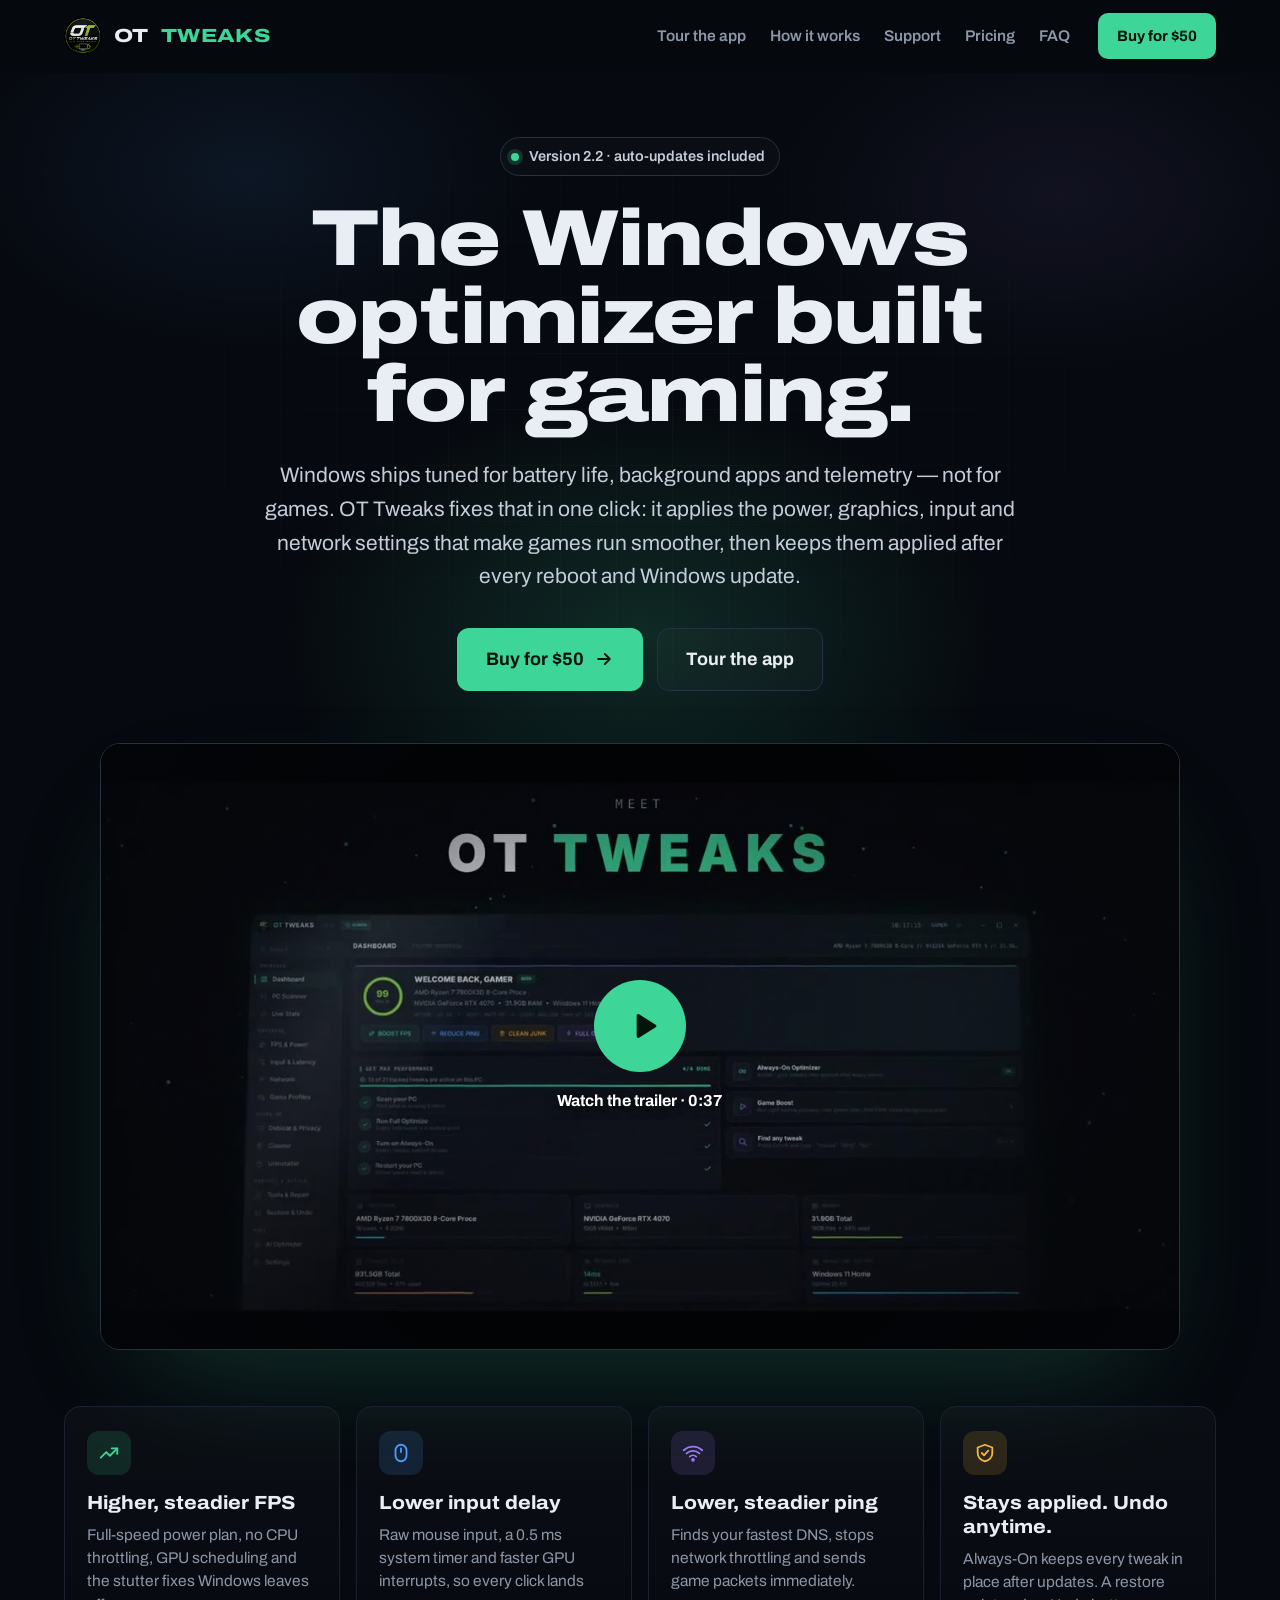
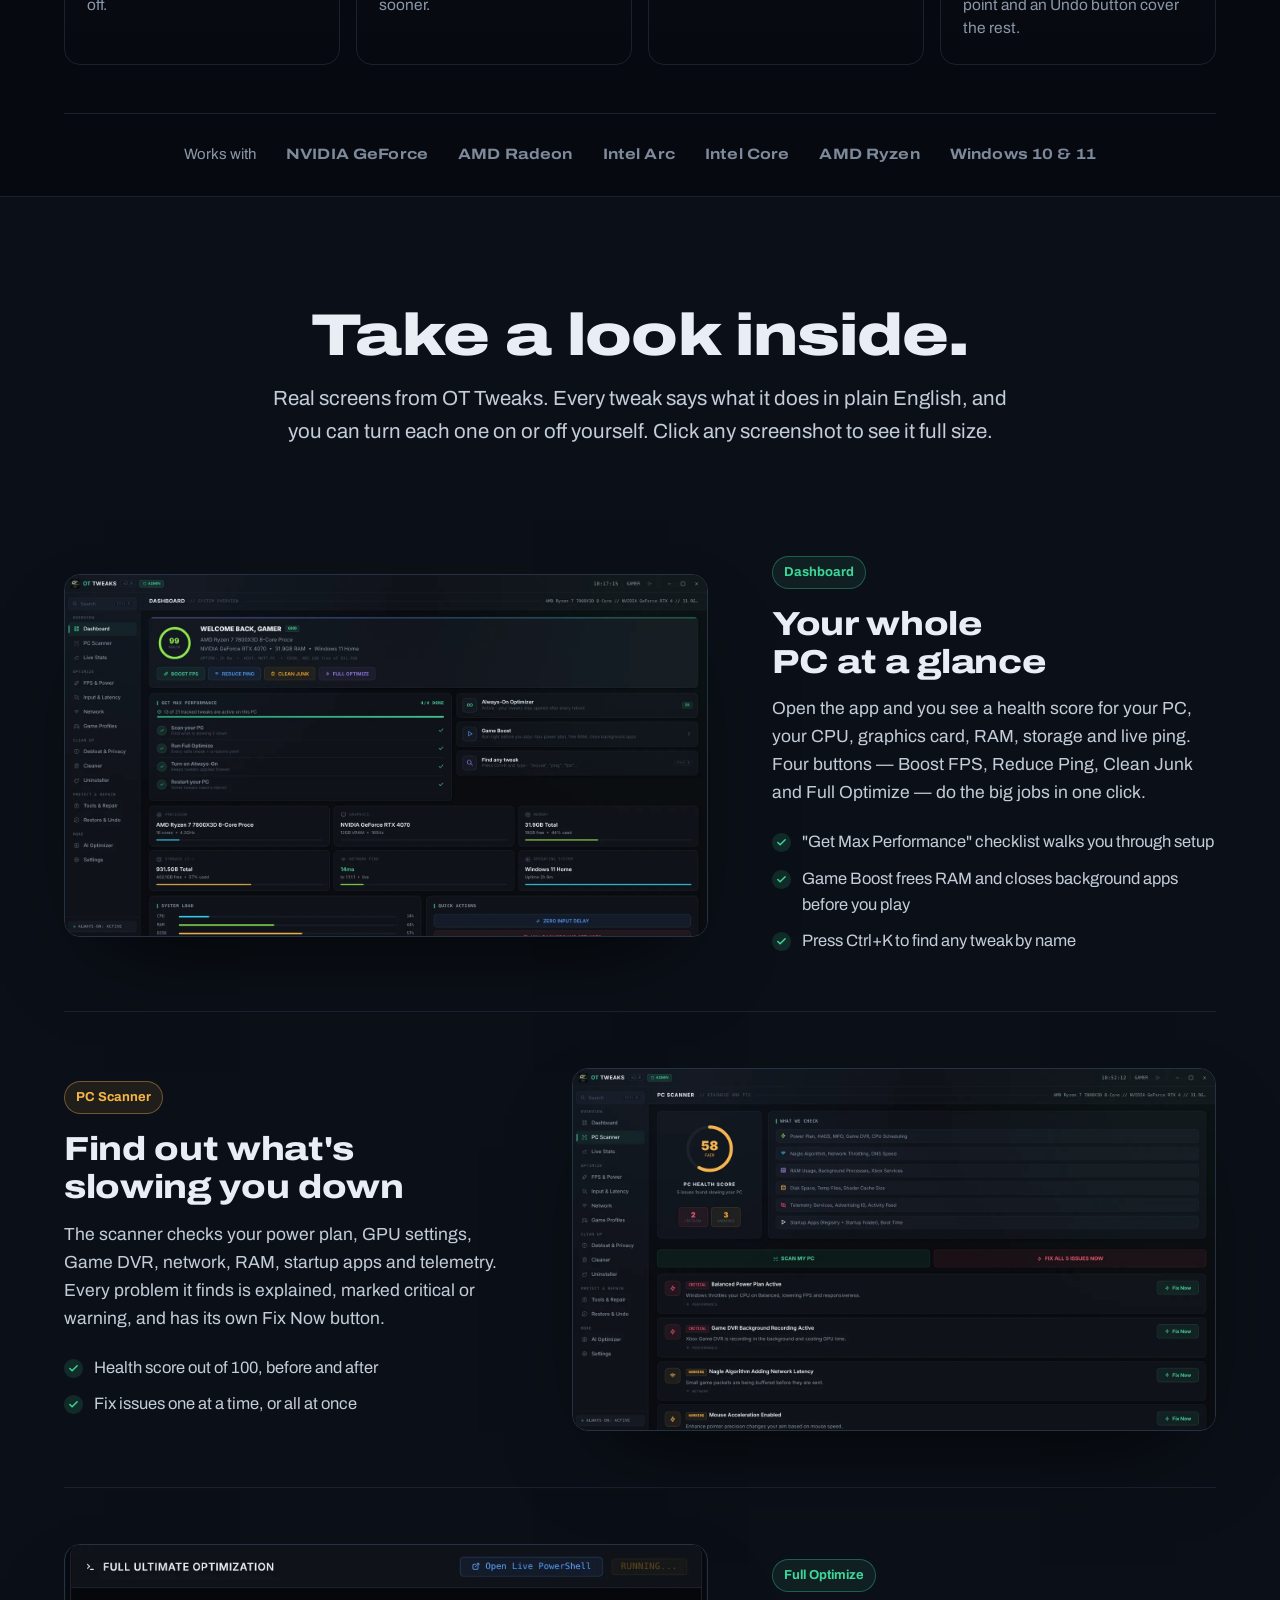
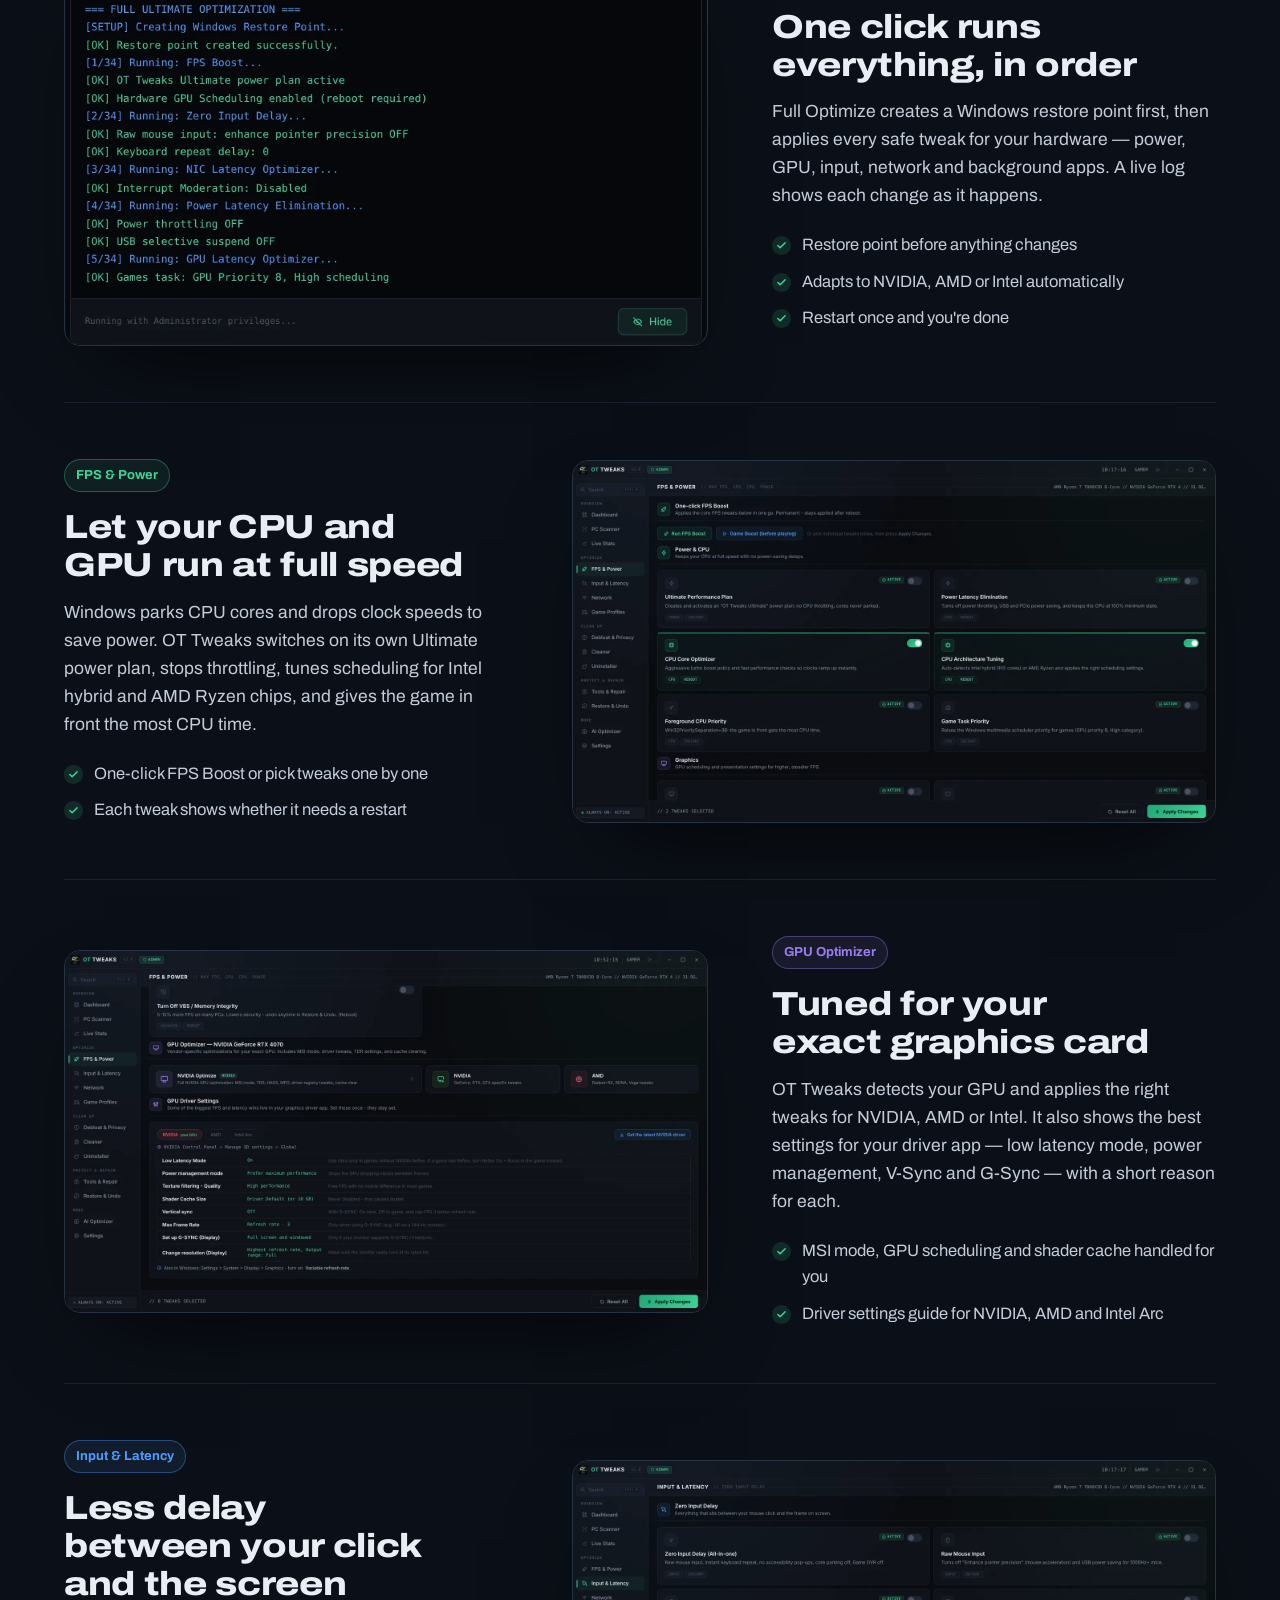
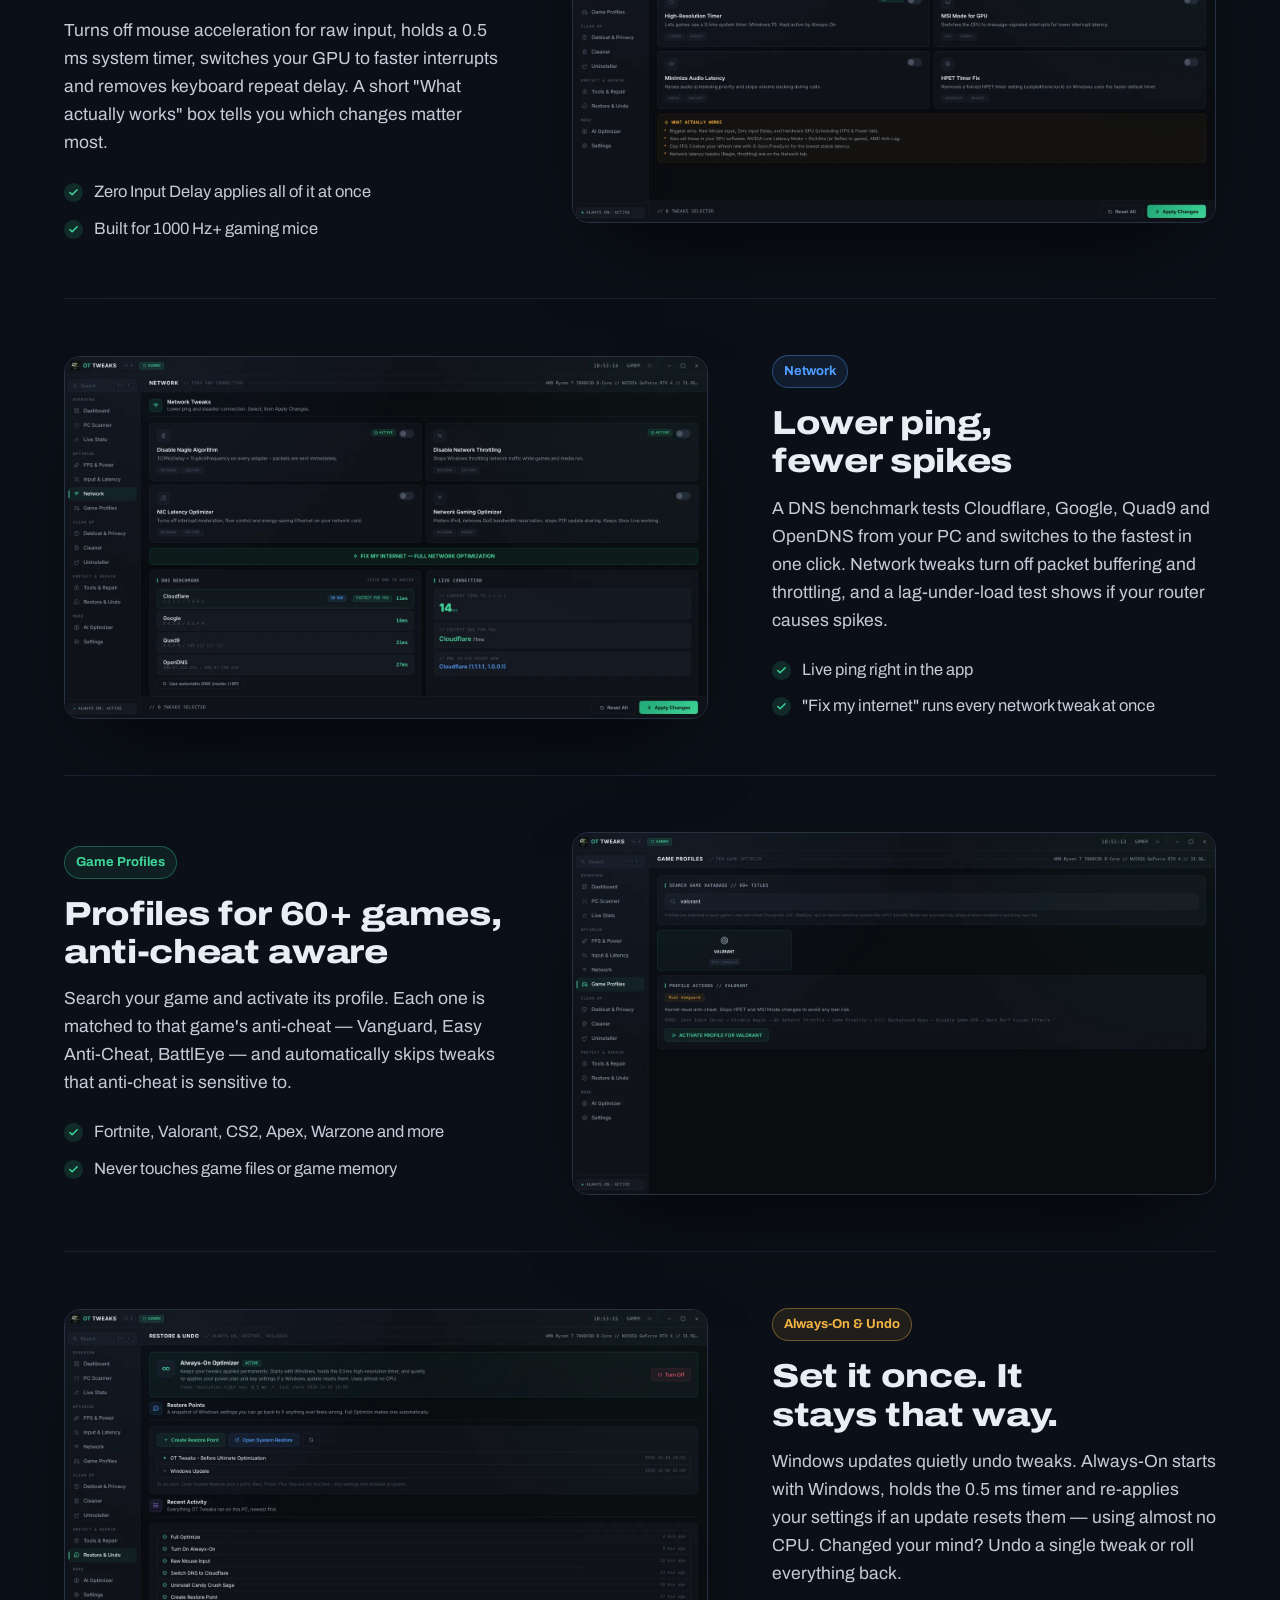
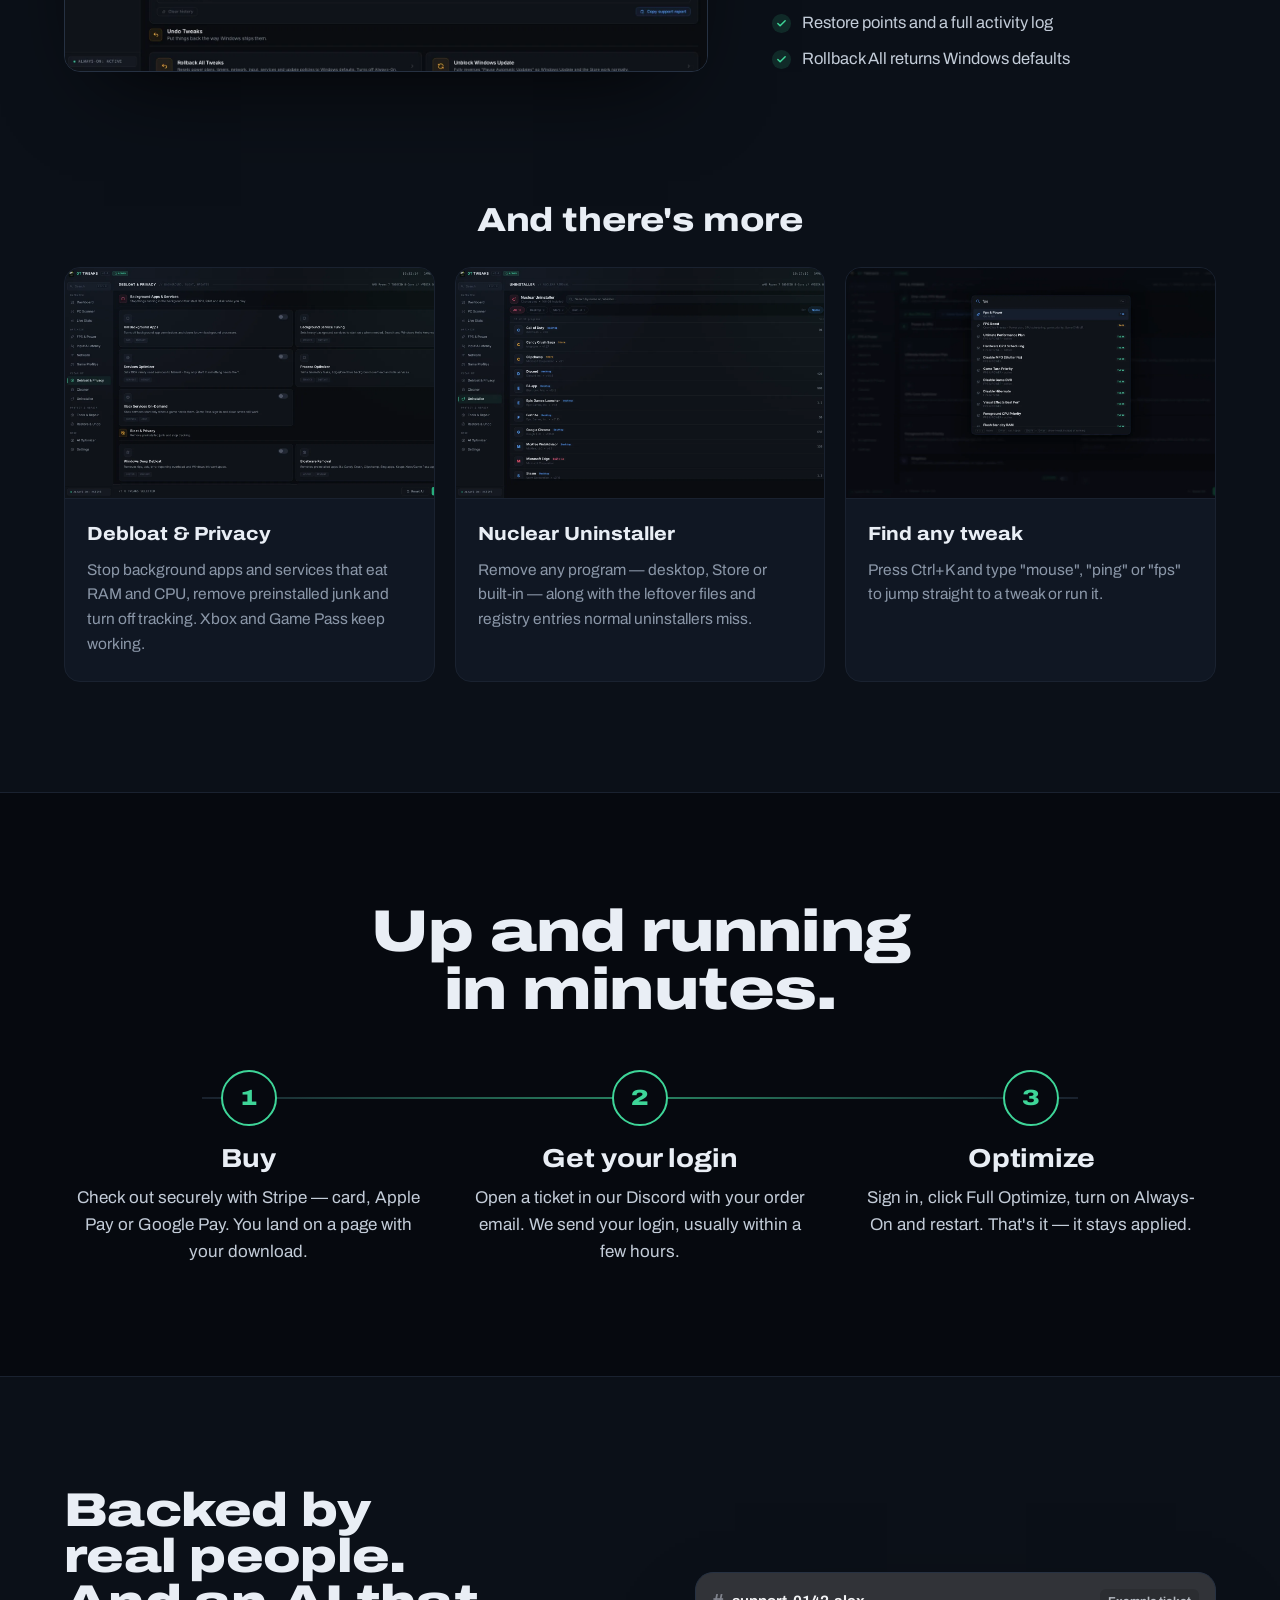
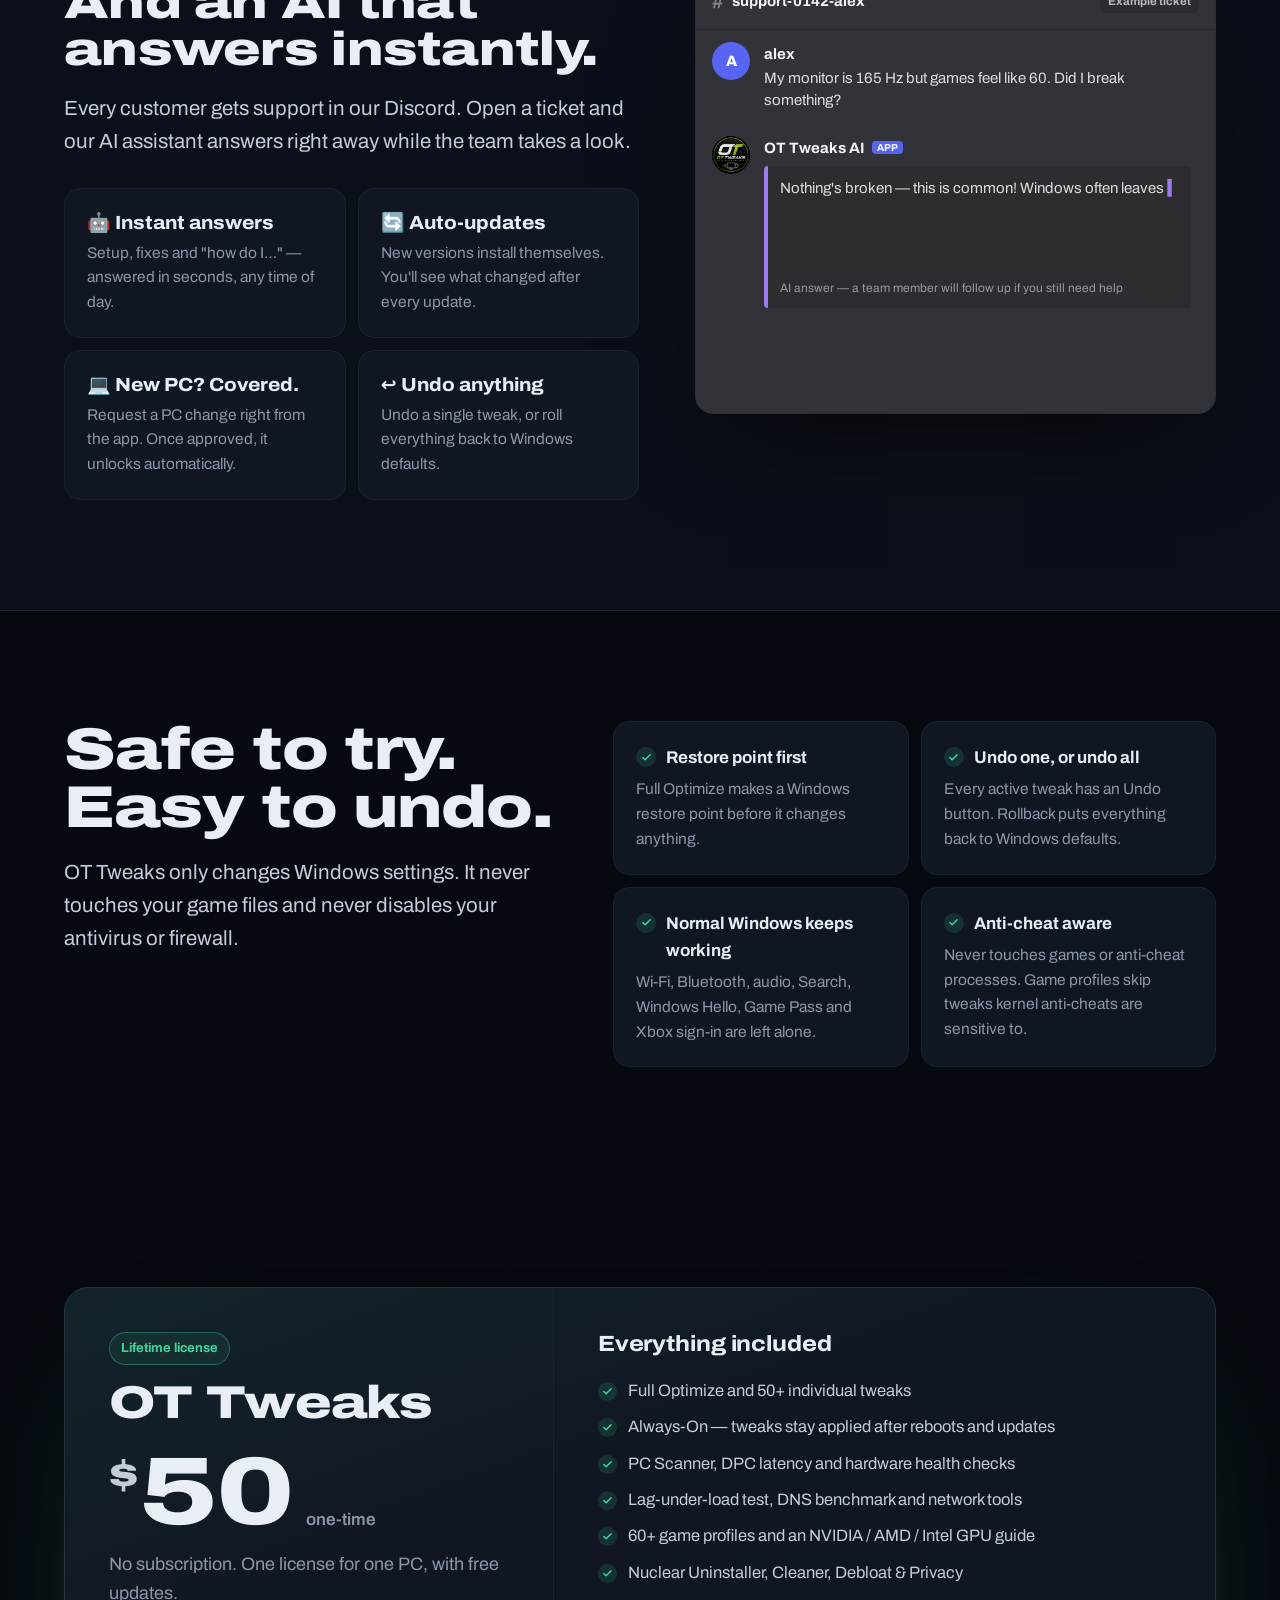
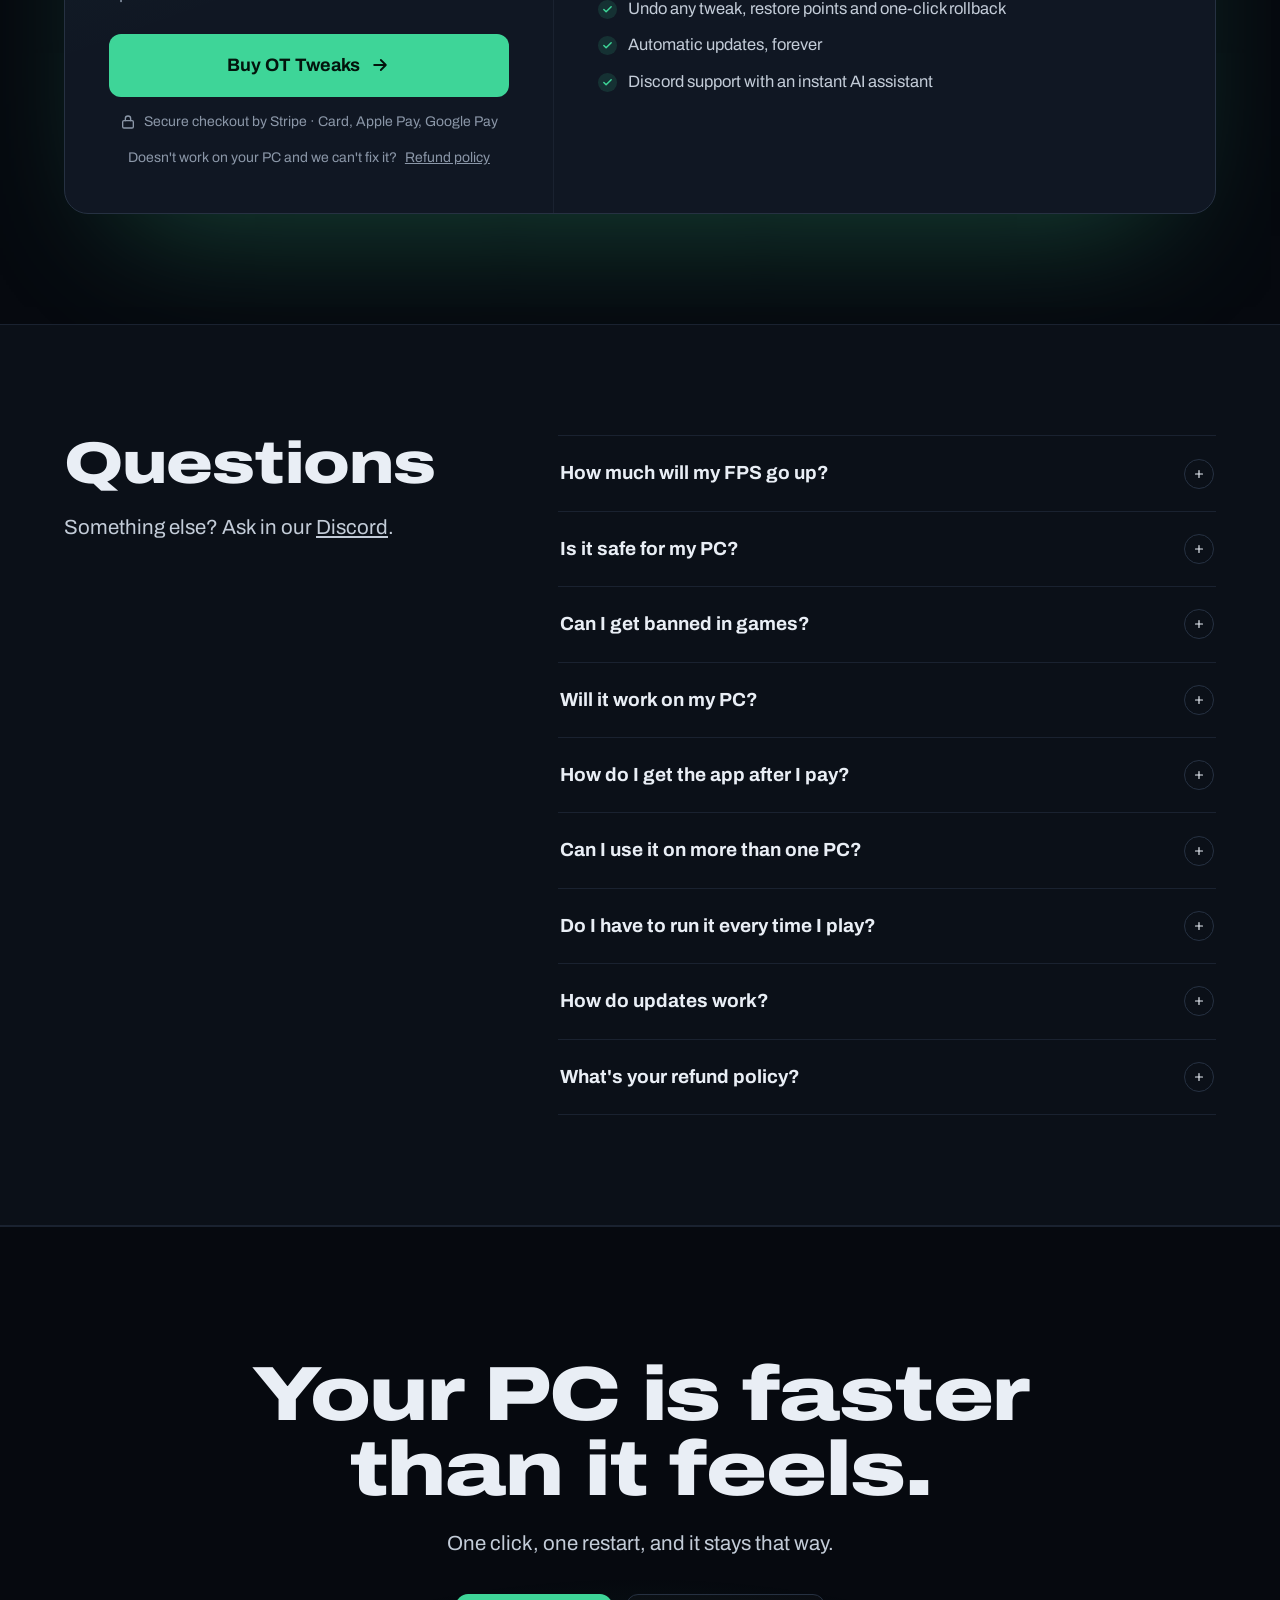
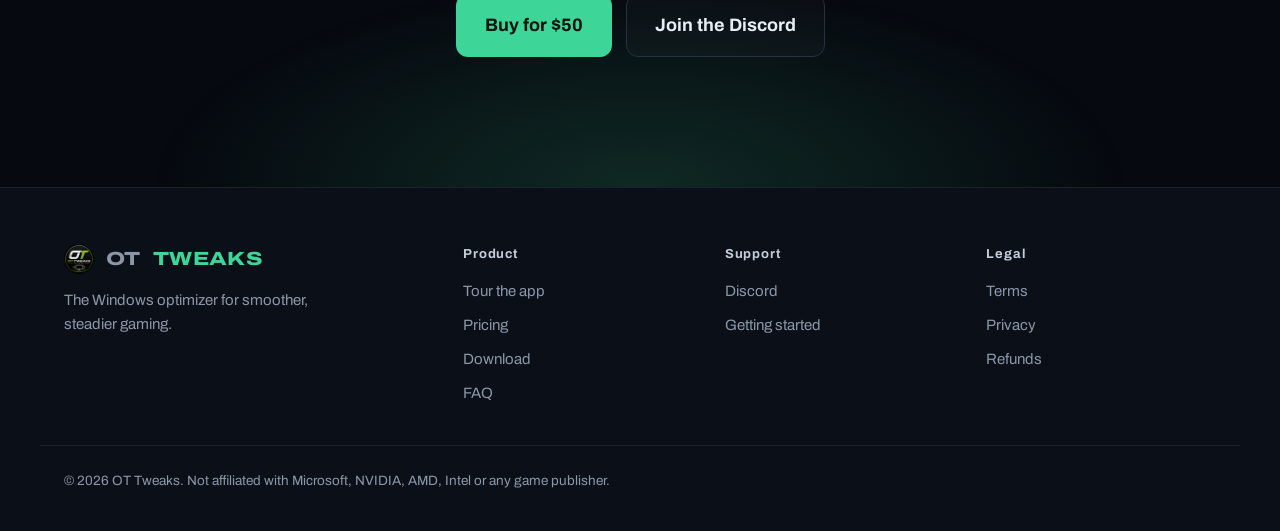
==== commit 0ef08376: "Homepage: intro + trailer up front, screenshot tour with descriptions, full-size viewer Co-Authored-" ====
--- a/index.html
+++ b/index.html
@@ -4,7 +4,7 @@
 <meta charset="utf-8">
 <meta name="viewport" content="width=device-width,initial-scale=1">
 <title>OT Tweaks — Windows optimizer for smoother gaming</title>
-<meta name="description" content="OT Tweaks is a one-click Windows optimizer for gamers. Steadier frame times, lower input delay and lower ping, with tweaks that stay applied after every reboot. NVIDIA, AMD and Intel. $50 one-time.">
+<meta name="description" content="OT Tweaks is a Windows optimizer built for gaming. One click applies the settings that raise and steady your FPS, cut input delay and lower ping, then keeps them applied after every reboot. NVIDIA, AMD and Intel. $50 one-time.">
 <link rel="canonical" href="https://ottweaks.com/">
 <meta property="og:type" content="website">
 <meta property="og:title" content="OT Tweaks — smoother gaming on Windows">
@@ -27,9 +27,8 @@
   <div class="wrap">
     <a class="brand" href="/" aria-label="OT Tweaks home"><img src="/assets/img/logo.webp" alt="" width="38" height="38">OT <b>TWEAKS</b></a>
     <nav class="nav" id="nav" aria-label="Main">
-      <a href="#demo">Demo</a>
-      <a href="#features">Features</a>
-      <a href="#stutter">Why it matters</a>
+      <a href="#tour">Tour the app</a>
+      <a href="#how">How it works</a>
       <a href="#support">Support</a>
       <a href="#pricing">Pricing</a>
       <a href="#faq">FAQ</a>
@@ -41,160 +40,196 @@
 </header>
 
 <main id="main">
-  <!-- HERO -->
-  <section class="hero" id="demo" aria-labelledby="hero-title">
+  <!-- HERO: what OT Tweaks is + trailer -->
+  <section class="hero" aria-labelledby="hero-title">
     <div class="hero-glow" aria-hidden="true"></div>
-    <div class="wrap hero-grid">
-      <div class="hero-copy">
-        <a class="pill" href="#support"><span class="pill-dot"></span>New in 2.2: request PC changes right from the app</a>
-        <h1 id="hero-title" class="display">Stop the <span class="strike">stutter</span>.<br>Keep the frames.</h1>
-        <p class="lead">OT Tweaks applies the Windows settings that actually matter for gaming — power, input, network and graphics — in one click. Then it keeps them applied after every reboot and Windows update.</p>
-        <div class="hero-ctas">
-          <a class="btn btn-buy btn-lg" data-buy href="#pricing">Buy for $50 <svg viewBox="0 0 24 24" fill="none" stroke="currentColor" stroke-width="2.2" stroke-linecap="round" stroke-linejoin="round"><path d="M5 12h14M13 6l6 6-6 6"/></svg></a>
-          <a class="btn btn-ghost btn-lg" href="#trailer"><svg viewBox="0 0 24 24" fill="currentColor"><path d="M8 5.5v13a1 1 0 0 0 1.5.86l10.5-6.5a1 1 0 0 0 0-1.72L9.5 4.64A1 1 0 0 0 8 5.5Z"/></svg>Watch trailer</a>
-        </div>
-        <ul class="hero-facts">
-          <li><b>One-time</b> payment</li>
-          <li><b>Windows 10 &amp; 11</b></li>
-          <li><b>NVIDIA · AMD · Intel</b></li>
-        </ul>
-      </div>
-
-      <!-- Live demo window -->
-      <div class="demo" id="demoWin" aria-label="Interactive demo of Full Optimize">
-        <div class="demo-bar">
-          <span class="dots"><i></i><i></i><i></i></span>
-          <span class="demo-title"><img src="/assets/img/logo.webp" alt="" width="16" height="16">OT Tweaks — Full Optimize</span>
-          <span class="demo-tag">Live demo</span>
-        </div>
-        <div class="demo-body">
-          <div class="demo-state" aria-live="polite">
-            <div class="ds"><span>Timer resolution</span><b data-from="15.6 ms" data-to="0.5 ms">15.6 ms</b></div>
-            <div class="ds"><span>Power plan</span><b data-from="Balanced" data-to="OT Ultimate">Balanced</b></div>
-            <div class="ds"><span>Mouse acceleration</span><b data-from="On" data-to="Off">On</b></div>
-            <div class="ds"><span>Game DVR</span><b data-from="Recording" data-to="Off">Recording</b></div>
-          </div>
-          <div class="demo-graph">
-            <div class="dg-head"><span>Frame time</span><b id="dgVal">—</b></div>
-            <canvas id="dgCanvas" aria-hidden="true"></canvas>
-          </div>
-          <ol class="demo-steps" id="demoSteps">
-            <li>Create restore point</li>
-            <li>Ultimate power plan &amp; no throttling</li>
-            <li>Hardware GPU scheduling &amp; MPO fix</li>
-            <li>0.5 ms timer &amp; game priority</li>
-            <li>Raw mouse input &amp; instant keyboard</li>
-            <li>Nagle off &amp; network latency</li>
-            <li>Game DVR &amp; background apps off</li>
-            <li>Always-On protection enabled</li>
-          </ol>
-          <div class="demo-foot">
-            <div class="demo-meter"><i id="demoBar"></i></div>
-            <button class="btn btn-buy btn-sm" id="demoRun" type="button"><svg viewBox="0 0 24 24" fill="currentColor"><path d="M8 5.5v13a1 1 0 0 0 1.5.86l10.5-6.5a1 1 0 0 0 0-1.72L9.5 4.64A1 1 0 0 0 8 5.5Z"/></svg><span>Run Full Optimize</span></button>
-          </div>
-        </div>
-        <p class="demo-note">Illustration of the app. Real changes depend on your PC.</p>
-      </div>
-    </div>
-
-    <div class="wrap">
-      <div class="compat" aria-label="Works with">
-        <span>Works with</span>
-        <b>NVIDIA GeForce</b><b>AMD Radeon</b><b>Intel Arc &amp; UHD</b><b>Intel Core</b><b>AMD Ryzen &amp; X3D</b><b>Windows 10 / 11</b>
-      </div>
-    </div>
-  </section>
-
-  <!-- STATS -->
-  <section class="stats" aria-label="OT Tweaks in numbers">
-    <div class="wrap stats-grid">
-      <div class="stat"><b data-count="50" data-suffix="+">0</b><span>Windows tweaks, each one explained</span></div>
-      <div class="stat"><b data-count="60" data-suffix="+">0</b><span>game profiles matched to their anti-cheat</span></div>
-      <div class="stat"><b data-count="0.5" data-decimals="1" data-suffix=" ms">0</b><span>system timer, held by Always-On</span></div>
-      <div class="stat"><b data-count="1" data-suffix=" click">0</b><span>to optimize — and never re-run</span></div>
-    </div>
-  </section>
-
-  <!-- TRAILER -->
-  <section id="trailer" class="sec" aria-labelledby="trailer-title">
-    <div class="wrap">
-      <div class="sec-head center">
-        <h2 id="trailer-title" class="display">See it in 37 seconds.</h2>
-        <p class="lead">From install to a fully tuned PC — Full Optimize, the scanner, Always-On and the tools around them.</p>
-      </div>
-      <div class="trailer-frame" id="trailerFrame">
+    <div class="wrap hero-intro">
+      <a class="pill" href="#faq"><span class="pill-dot"></span>Version 2.2 · auto-updates included</a>
+      <h1 id="hero-title" class="display">The Windows optimizer built for gaming.</h1>
+      <p class="lead">Windows ships tuned for battery life, background apps and telemetry — not for games. OT Tweaks fixes that in one click: it applies the power, graphics, input and network settings that make games run smoother, then keeps them applied after every reboot and Windows update.</p>
+      <div class="hero-ctas center">
+        <a class="btn btn-buy btn-lg" data-buy href="#pricing">Buy for $50 <svg viewBox="0 0 24 24" fill="none" stroke="currentColor" stroke-width="2.2" stroke-linecap="round" stroke-linejoin="round"><path d="M5 12h14M13 6l6 6-6 6"/></svg></a>
+        <a class="btn btn-ghost btn-lg" href="#tour">Tour the app</a>
+      </div>
+    </div>
+
+    <div class="wrap">
+      <div class="trailer-frame" id="trailer">
         <video id="trailerVideo" preload="none" playsinline poster="/assets/img/trailer-poster.jpg" width="1280" height="720">
           <source src="/assets/video/ot-tweaks-trailer.mp4" type="video/mp4">
           <source src="/assets/video/ot-tweaks-trailer.webm" type="video/webm">
         </video>
-        <button class="play" id="playBtn" aria-label="Play the OT Tweaks trailer"><span class="play-ring"><svg viewBox="0 0 24 24" fill="currentColor"><path d="M8 5.5v13a1 1 0 0 0 1.5.86l10.5-6.5a1 1 0 0 0 0-1.72L9.5 4.64A1 1 0 0 0 8 5.5Z"/></svg></span><span class="play-txt">Play trailer · 0:37</span></button>
-      </div>
-    </div>
-  </section>
-
-  <!-- FEATURE EXPLORER -->
-  <section id="features" class="sec band" aria-labelledby="features-title">
-    <div class="wrap">
-      <div class="sec-head">
-        <h2 id="features-title" class="display">Everything that slows a gaming PC, handled.</h2>
-        <p class="lead">Every tweak is a real Windows setting with a plain-English explanation. No placebo, no fake FPS counters. Click through the app:</p>
-      </div>
-      <div class="explorer" id="explorer">
-        <div class="ex-tabs" role="tablist" aria-label="App features">
-          <button role="tab" aria-selected="true" aria-controls="exPanel" data-i="0"><span class="ex-ico">⚡</span><span><b>Full Optimize</b><small>Every safe tweak, in order, in one click</small></span><i class="ex-prog"></i></button>
-          <button role="tab" aria-selected="false" aria-controls="exPanel" data-i="1"><span class="ex-ico">🚀</span><span><b>FPS &amp; Power</b><small>No throttling, GPU scheduling, MPO fix</small></span><i class="ex-prog"></i></button>
-          <button role="tab" aria-selected="false" aria-controls="exPanel" data-i="2"><span class="ex-ico">🖱️</span><span><b>Input &amp; Latency</b><small>Raw input, 0.5 ms timer, MSI mode</small></span><i class="ex-prog"></i></button>
-          <button role="tab" aria-selected="false" aria-controls="exPanel" data-i="3"><span class="ex-ico">📶</span><span><b>Network</b><small>Fastest DNS, Nagle off, lag-under-load test</small></span><i class="ex-prog"></i></button>
-          <button role="tab" aria-selected="false" aria-controls="exPanel" data-i="4"><span class="ex-ico">🩺</span><span><b>PC Scanner</b><small>Finds what's slowing you down, fixes it</small></span><i class="ex-prog"></i></button>
-          <button role="tab" aria-selected="false" aria-controls="exPanel" data-i="5"><span class="ex-ico">🛡️</span><span><b>Always-On &amp; Undo</b><small>Stays applied. Undo any tweak.</small></span><i class="ex-prog"></i></button>
-          <button role="tab" aria-selected="false" aria-controls="exPanel" data-i="6"><span class="ex-ico">🎮</span><span><b>Game Profiles</b><small>60+ games, anti-cheat aware</small></span><i class="ex-prog"></i></button>
-          <button role="tab" aria-selected="false" aria-controls="exPanel" data-i="7"><span class="ex-ico">🧹</span><span><b>Uninstaller &amp; Debloat</b><small>Apps, leftovers, bloat and telemetry</small></span><i class="ex-prog"></i></button>
-        </div>
-        <div class="ex-panel" id="exPanel" role="tabpanel" aria-live="polite">
-          <div class="ex-shot" id="exShot">
-            <div class="ex-chrome"><span class="dots"><i></i><i></i><i></i></span><span id="exUrl">OT Tweaks</span></div>
-            <img id="exImg" src="/assets/img/optimize.webp" width="1600" height="900" alt="">
-          </div>
-          <div class="ex-text">
-            <h3 id="exTitle">One click does it all</h3>
-            <p id="exDesc"></p>
-            <ul id="exList" class="ticks"></ul>
-          </div>
-        </div>
-      </div>
-    </div>
-  </section>
-
-  <!-- STUTTER VISUALIZER -->
-  <section id="stutter" class="sec" aria-labelledby="stutter-title">
-    <div class="wrap">
-      <div class="sec-head">
-        <h2 id="stutter-title" class="display">Average FPS lies. Frame pacing doesn't.</h2>
-        <p class="lead">Both lanes below run at the same average speed. One delivers frames unevenly — that's the stutter you feel. OT Tweaks targets the Windows settings behind uneven frame times.</p>
-      </div>
-      <div class="pace" id="pace">
-        <div class="lane bad">
-          <div class="lane-head"><span class="tag red">Uneven frame pacing</span><span class="lane-ms">frame time <b id="msBad">—</b></span></div>
-          <div class="track"><i class="puck" id="puckBad"></i></div>
-          <canvas class="spark" id="sparkBad" aria-hidden="true"></canvas>
-        </div>
-        <div class="lane good">
-          <div class="lane-head"><span class="tag green">Even frame pacing</span><span class="lane-ms">frame time <b id="msGood">—</b></span></div>
-          <div class="track"><i class="puck" id="puckGood"></i></div>
-          <canvas class="spark" id="sparkGood" aria-hidden="true"></canvas>
-        </div>
-        <div class="pace-ctl">
-          <label for="paceSpeed">Speed</label>
-          <input type="range" id="paceSpeed" min="0.3" max="2" step="0.1" value="1">
-          <button class="btn btn-ghost btn-sm" id="pacePause" type="button">Pause</button>
-          <span class="muted small">Simulation — same average speed, different frame timing.</span>
-        </div>
+        <button class="play" id="playBtn" aria-label="Play the OT Tweaks trailer"><span class="play-ring"><svg viewBox="0 0 24 24" fill="currentColor"><path d="M8 5.5v13a1 1 0 0 0 1.5.86l10.5-6.5a1 1 0 0 0 0-1.72L9.5 4.64A1 1 0 0 0 8 5.5Z"/></svg></span><span class="play-txt">Watch the trailer · 0:37</span></button>
+      </div>
+
+      <ul class="what">
+        <li>
+          <span class="what-ico" style="--c:var(--green)"><svg viewBox="0 0 24 24" fill="none" stroke="currentColor" stroke-width="2" stroke-linecap="round" stroke-linejoin="round"><path d="M3 17l6-6 4 4 8-8"/><path d="M15 7h6v6"/></svg></span>
+          <b>Higher, steadier FPS</b>
+          <span>Full-speed power plan, no CPU throttling, GPU scheduling and the stutter fixes Windows leaves off.</span>
+        </li>
+        <li>
+          <span class="what-ico" style="--c:var(--blue)"><svg viewBox="0 0 24 24" fill="none" stroke="currentColor" stroke-width="2" stroke-linecap="round" stroke-linejoin="round"><rect x="6" y="3" width="12" height="18" rx="6"/><path d="M12 7v4"/></svg></span>
+          <b>Lower input delay</b>
+          <span>Raw mouse input, a 0.5 ms system timer and faster GPU interrupts, so every click lands sooner.</span>
+        </li>
+        <li>
+          <span class="what-ico" style="--c:var(--violet)"><svg viewBox="0 0 24 24" fill="none" stroke="currentColor" stroke-width="2" stroke-linecap="round" stroke-linejoin="round"><path d="M5 12.5a10 10 0 0 1 14 0"/><path d="M8.5 16a5 5 0 0 1 7 0"/><circle cx="12" cy="19.5" r="1"/><path d="M2 9a14.5 14.5 0 0 1 20 0"/></svg></span>
+          <b>Lower, steadier ping</b>
+          <span>Finds your fastest DNS, stops network throttling and sends game packets immediately.</span>
+        </li>
+        <li>
+          <span class="what-ico" style="--c:#f5b544"><svg viewBox="0 0 24 24" fill="none" stroke="currentColor" stroke-width="2" stroke-linecap="round" stroke-linejoin="round"><path d="M12 3l8 3v6c0 4.5-3.4 8.2-8 9-4.6-.8-8-4.5-8-9V6z"/><path d="M8.5 12l2.5 2.5 4.5-5"/></svg></span>
+          <b>Stays applied. Undo anytime.</b>
+          <span>Always-On keeps every tweak in place after updates. A restore point and an Undo button cover the rest.</span>
+        </li>
+      </ul>
+
+      <div class="compat" aria-label="Works with">
+        <span>Works with</span>
+        <b>NVIDIA GeForce</b><b>AMD Radeon</b><b>Intel Arc</b><b>Intel Core</b><b>AMD Ryzen</b><b>Windows 10 &amp; 11</b>
+      </div>
+    </div>
+  </section>
+
+  <!-- TOUR -->
+  <section id="tour" class="sec band" aria-labelledby="tour-title">
+    <div class="wrap">
+      <div class="sec-head center">
+        <h2 id="tour-title" class="display">Take a look inside.</h2>
+        <p class="lead">Real screens from OT Tweaks. Every tweak says what it does in plain English, and you can turn each one on or off yourself. Click any screenshot to see it full size.</p>
+      </div>
+
+      <article class="show">
+        <figure class="shot" data-zoom><img src="/assets/img/dashboard.webp" width="1600" height="900" loading="lazy" alt="OT Tweaks dashboard showing a PC health score of 99, hardware details and quick action buttons"></figure>
+        <div class="show-text">
+          <span class="tag green">Dashboard</span>
+          <h3>Your whole PC at a glance</h3>
+          <p>Open the app and you see a health score for your PC, your CPU, graphics card, RAM, storage and live ping. Four buttons — Boost FPS, Reduce Ping, Clean Junk and Full Optimize — do the big jobs in one click.</p>
+          <ul class="ticks">
+            <li>"Get Max Performance" checklist walks you through setup</li>
+            <li>Game Boost frees RAM and closes background apps before you play</li>
+            <li>Press Ctrl+K to find any tweak by name</li>
+          </ul>
+        </div>
+      </article>
+
+      <article class="show flip">
+        <figure class="shot" data-zoom><img src="/assets/img/scanner.webp" width="1600" height="900" loading="lazy" alt="PC Scanner showing a health score of 58 with critical issues and Fix Now buttons"></figure>
+        <div class="show-text">
+          <span class="tag" style="--c:#f5b544">PC Scanner</span>
+          <h3>Find out what's slowing you down</h3>
+          <p>The scanner checks your power plan, GPU settings, Game DVR, network, RAM, startup apps and telemetry. Every problem it finds is explained, marked critical or warning, and has its own Fix Now button.</p>
+          <ul class="ticks">
+            <li>Health score out of 100, before and after</li>
+            <li>Fix issues one at a time, or all at once</li>
+          </ul>
+        </div>
+      </article>
+
+      <article class="show">
+        <figure class="shot term" data-zoom><img src="/assets/img/optimize.webp" width="864" height="548" loading="lazy" alt="Full Optimize log showing a restore point being created and each tweak being applied"></figure>
+        <div class="show-text">
+          <span class="tag green">Full Optimize</span>
+          <h3>One click runs everything, in order</h3>
+          <p>Full Optimize creates a Windows restore point first, then applies every safe tweak for your hardware — power, GPU, input, network and background apps. A live log shows each change as it happens.</p>
+          <ul class="ticks">
+            <li>Restore point before anything changes</li>
+            <li>Adapts to NVIDIA, AMD or Intel automatically</li>
+            <li>Restart once and you're done</li>
+          </ul>
+        </div>
+      </article>
+
+      <article class="show flip">
+        <figure class="shot" data-zoom><img src="/assets/img/fps.webp" width="1600" height="900" loading="lazy" alt="FPS and Power tab with the Ultimate Performance Plan, CPU Core Optimizer and game priority tweaks"></figure>
+        <div class="show-text">
+          <span class="tag green">FPS &amp; Power</span>
+          <h3>Let your CPU and GPU run at full speed</h3>
+          <p>Windows parks CPU cores and drops clock speeds to save power. OT Tweaks switches on its own Ultimate power plan, stops throttling, tunes scheduling for Intel hybrid and AMD Ryzen chips, and gives the game in front the most CPU time.</p>
+          <ul class="ticks">
+            <li>One-click FPS Boost or pick tweaks one by one</li>
+            <li>Each tweak shows whether it needs a restart</li>
+          </ul>
+        </div>
+      </article>
+
+      <article class="show">
+        <figure class="shot" data-zoom><img src="/assets/img/gpu-guide.webp" width="1600" height="900" loading="lazy" alt="GPU optimizer for an NVIDIA GeForce RTX 4070 with recommended driver settings"></figure>
+        <div class="show-text">
+          <span class="tag" style="--c:var(--violet)">GPU Optimizer</span>
+          <h3>Tuned for your exact graphics card</h3>
+          <p>OT Tweaks detects your GPU and applies the right tweaks for NVIDIA, AMD or Intel. It also shows the best settings for your driver app — low latency mode, power management, V-Sync and G-Sync — with a short reason for each.</p>
+          <ul class="ticks">
+            <li>MSI mode, GPU scheduling and shader cache handled for you</li>
+            <li>Driver settings guide for NVIDIA, AMD and Intel Arc</li>
+          </ul>
+        </div>
+      </article>
+
+      <article class="show flip">
+        <figure class="shot" data-zoom><img src="/assets/img/input.webp" width="1600" height="900" loading="lazy" alt="Input and Latency tab with Zero Input Delay, Raw Mouse Input and High-Resolution Timer"></figure>
+        <div class="show-text">
+          <span class="tag" style="--c:var(--blue)">Input &amp; Latency</span>
+          <h3>Less delay between your click and the screen</h3>
+          <p>Turns off mouse acceleration for raw input, holds a 0.5 ms system timer, switches your GPU to faster interrupts and removes keyboard repeat delay. A short "What actually works" box tells you which changes matter most.</p>
+          <ul class="ticks">
+            <li>Zero Input Delay applies all of it at once</li>
+            <li>Built for 1000 Hz+ gaming mice</li>
+          </ul>
+        </div>
+      </article>
+
+      <article class="show">
+        <figure class="shot" data-zoom><img src="/assets/img/network.webp" width="1600" height="900" loading="lazy" alt="Network tab with a DNS benchmark showing Cloudflare as fastest and a live ping of 14 ms"></figure>
+        <div class="show-text">
+          <span class="tag" style="--c:var(--blue)">Network</span>
+          <h3>Lower ping, fewer spikes</h3>
+          <p>A DNS benchmark tests Cloudflare, Google, Quad9 and OpenDNS from your PC and switches to the fastest in one click. Network tweaks turn off packet buffering and throttling, and a lag-under-load test shows if your router causes spikes.</p>
+          <ul class="ticks">
+            <li>Live ping right in the app</li>
+            <li>"Fix my internet" runs every network tweak at once</li>
+          </ul>
+        </div>
+      </article>
+
+      <article class="show flip">
+        <figure class="shot" data-zoom><img src="/assets/img/games.webp" width="1600" height="900" loading="lazy" alt="Game Profiles tab showing the Valorant profile matched to Riot Vanguard anti-cheat"></figure>
+        <div class="show-text">
+          <span class="tag green">Game Profiles</span>
+          <h3>Profiles for 60+ games, anti-cheat aware</h3>
+          <p>Search your game and activate its profile. Each one is matched to that game's anti-cheat — Vanguard, Easy Anti-Cheat, BattlEye — and automatically skips tweaks that anti-cheat is sensitive to.</p>
+          <ul class="ticks">
+            <li>Fortnite, Valorant, CS2, Apex, Warzone and more</li>
+            <li>Never touches game files or game memory</li>
+          </ul>
+        </div>
+      </article>
+
+      <article class="show">
+        <figure class="shot" data-zoom><img src="/assets/img/always-on.webp" width="1600" height="900" loading="lazy" alt="Restore and Undo tab with Always-On active, restore points and recent activity"></figure>
+        <div class="show-text">
+          <span class="tag" style="--c:#f5b544">Always-On &amp; Undo</span>
+          <h3>Set it once. It stays that way.</h3>
+          <p>Windows updates quietly undo tweaks. Always-On starts with Windows, holds the 0.5 ms timer and re-applies your settings if an update resets them — using almost no CPU. Changed your mind? Undo a single tweak or roll everything back.</p>
+          <ul class="ticks">
+            <li>Restore points and a full activity log</li>
+            <li>Rollback All returns Windows defaults</li>
+          </ul>
+        </div>
+      </article>
+
+      <h3 class="more-title">And there's more</h3>
+      <div class="gallery">
+        <figure class="g-item" data-zoom><div class="g-img"><img src="/assets/img/privacy.webp" width="1600" height="900" loading="lazy" alt="Debloat and Privacy tab"></div><figcaption><b>Debloat &amp; Privacy</b><span>Stop background apps and services that eat RAM and CPU, remove preinstalled junk and turn off tracking. Xbox and Game Pass keep working.</span></figcaption></figure>
+        <figure class="g-item" data-zoom><div class="g-img"><img src="/assets/img/uninstaller.webp" width="1600" height="900" loading="lazy" alt="Nuclear Uninstaller listing installed programs"></div><figcaption><b>Nuclear Uninstaller</b><span>Remove any program — desktop, Store or built-in — along with the leftover files and registry entries normal uninstallers miss.</span></figcaption></figure>
+        <figure class="g-item" data-zoom><div class="g-img"><img src="/assets/img/search.webp" width="1600" height="900" loading="lazy" alt="Quick search showing tweaks matching fps"></div><figcaption><b>Find any tweak</b><span>Press Ctrl+K and type "mouse", "ping" or "fps" to jump straight to a tweak or run it.</span></figcaption></figure>
       </div>
     </div>
   </section>
 
   <!-- HOW IT WORKS -->
-  <section id="how" class="sec band" aria-labelledby="how-title">
+  <section id="how" class="sec" aria-labelledby="how-title">
     <div class="wrap">
       <div class="sec-head center"><h2 id="how-title" class="display">Up and running in minutes.</h2></div>
       <ol class="steps">
@@ -206,7 +241,7 @@
   </section>
 
   <!-- SUPPORT -->
-  <section id="support" class="sec" aria-labelledby="support-title">
+  <section id="support" class="sec band" aria-labelledby="support-title">
     <div class="wrap support-grid">
       <div>
         <h2 id="support-title" class="display">Backed by real people. And an AI that answers instantly.</h2>
@@ -229,7 +264,7 @@
   </section>
 
   <!-- SAFETY -->
-  <section class="sec band" aria-labelledby="safe-title">
+  <section class="sec" aria-labelledby="safe-title">
     <div class="wrap safety">
       <div>
         <h2 id="safe-title" class="display">Safe to try. Easy to undo.</h2>
@@ -307,13 +342,20 @@
   </section>
 </main>
 
+<dialog class="lightbox" id="lightbox" aria-label="Screenshot">
+  <button class="lb-close" id="lbClose" aria-label="Close"><svg viewBox="0 0 24 24" fill="none" stroke="currentColor" stroke-width="2" stroke-linecap="round"><path d="M6 6l12 12M18 6 6 18"/></svg></button>
+  <button class="lb-nav prev" id="lbPrev" aria-label="Previous screenshot"><svg viewBox="0 0 24 24" fill="none" stroke="currentColor" stroke-width="2.2" stroke-linecap="round" stroke-linejoin="round"><path d="M15 6l-6 6 6 6"/></svg></button>
+  <figure><img id="lbImg" alt=""><figcaption id="lbCap"></figcaption></figure>
+  <button class="lb-nav next" id="lbNext" aria-label="Next screenshot"><svg viewBox="0 0 24 24" fill="none" stroke="currentColor" stroke-width="2.2" stroke-linecap="round" stroke-linejoin="round"><path d="M9 6l6 6-6 6"/></svg></button>
+</dialog>
+
 <footer>
   <div class="wrap foot-grid">
     <div class="foot-brand">
       <a class="brand" href="/"><img src="/assets/img/logo.webp" alt="" width="30" height="30" style="width:30px;height:30px">OT <b>TWEAKS</b></a>
       <p class="muted">The Windows optimizer for smoother, steadier gaming.</p>
     </div>
-    <nav aria-label="Product"><h5>Product</h5><a href="#features">Features</a><a href="#pricing">Pricing</a><a href="/download">Download</a><a href="#faq">FAQ</a></nav>
+    <nav aria-label="Product"><h5>Product</h5><a href="#tour">Tour the app</a><a href="#pricing">Pricing</a><a href="/download">Download</a><a href="#faq">FAQ</a></nav>
     <nav aria-label="Support"><h5>Support</h5><a data-discord href="https://discord.gg/aAbXUvwhPy" target="_blank" rel="noopener">Discord</a><a href="/thanks">Getting started</a></nav>
     <nav aria-label="Legal"><h5>Legal</h5><a href="/terms.html">Terms</a><a href="/privacy.html">Privacy</a><a href="/refund.html">Refunds</a></nav>
   </div>
--- a/styles.css
+++ b/styles.css
@@ -39,6 +39,7 @@
 .center .lead,.lead.center{margin-left:auto;margin-right:auto}
 .muted{color:var(--muted)}
 .tag{display:inline-flex;align-items:center;gap:6px;font-size:13px;font-weight:700;padding:5px 11px;border-radius:999px;border:1px solid}
+.tag[style]{color:var(--c);border-color:color-mix(in srgb,var(--c) 38%,transparent);background:color-mix(in srgb,var(--c) 9%,transparent)}
 .tag.green{color:var(--green);border-color:rgba(62,213,152,.35);background:rgba(62,213,152,.08)}
 .tag.red{color:var(--red);border-color:rgba(240,80,110,.35);background:rgba(240,80,110,.08)}
 
@@ -74,67 +75,33 @@
 .menu-btn svg{width:22px;height:22px}
 
 /* hero */
-.hero{position:relative;padding:72px 0 40px;overflow:hidden}
-.hero-glow{position:absolute;inset:-20% -10% auto;height:900px;background:radial-gradient(600px 380px at 78% 30%,rgba(62,213,152,.13),transparent 70%),radial-gradient(500px 300px at 15% 10%,rgba(79,156,255,.08),transparent 70%);pointer-events:none}
-.hero::after{content:'';position:absolute;inset:0;background-image:linear-gradient(rgba(255,255,255,.025) 1px,transparent 1px),linear-gradient(90deg,rgba(255,255,255,.025) 1px,transparent 1px);background-size:56px 56px;mask-image:radial-gradient(900px 520px at 60% 25%,#000,transparent 75%);-webkit-mask-image:radial-gradient(900px 520px at 60% 25%,#000,transparent 75%);pointer-events:none}
-.hero-grid{position:relative;z-index:1;display:grid;grid-template-columns:1.02fr 1fr;gap:56px;align-items:center}
+.hero{position:relative;padding:64px 0 30px;overflow:hidden}
+.hero-glow{position:absolute;left:50%;top:-120px;width:1400px;height:1100px;transform:translateX(-50%);background:radial-gradient(520px 340px at 50% 62%,rgba(62,213,152,.16),transparent 70%),radial-gradient(420px 260px at 22% 20%,rgba(79,156,255,.09),transparent 70%),radial-gradient(420px 260px at 80% 22%,rgba(155,124,240,.08),transparent 70%);pointer-events:none}
+.hero::after{content:'';position:absolute;inset:0;background-image:linear-gradient(rgba(255,255,255,.028) 1px,transparent 1px),linear-gradient(90deg,rgba(255,255,255,.028) 1px,transparent 1px);background-size:56px 56px;mask-image:radial-gradient(900px 560px at 50% 20%,#000,transparent 75%);-webkit-mask-image:radial-gradient(900px 560px at 50% 20%,#000,transparent 75%);pointer-events:none}
+.hero .wrap{position:relative;z-index:1}
+.hero-intro{text-align:center;max-width:980px}
 .pill{display:inline-flex;align-items:center;gap:10px;font-size:14.5px;font-weight:600;color:var(--soft);text-decoration:none;padding:7px 14px 7px 10px;border:1px solid var(--line-2);border-radius:999px;background:rgba(255,255,255,.02);transition:border-color .15s}
 .pill:hover{border-color:#3b4a60}
 .pill-dot{width:8px;height:8px;border-radius:50%;background:var(--green);box-shadow:0 0 0 4px rgba(62,213,152,.18)}
-.hero h1{font-size:clamp(46px,6.6vw,92px);margin-top:22px}
-.strike{position:relative;color:var(--muted)}
-.strike::after{content:'';position:absolute;left:-2%;right:-2%;top:54%;height:.09em;background:var(--red);border-radius:4px;transform-origin:left;transform:scaleX(0);animation:strike .7s .5s cubic-bezier(.6,0,.2,1) forwards}
-@keyframes strike{to{transform:scaleX(1)}}
-.hero .lead{margin-top:24px}
+.hero h1{font-size:clamp(42px,6.2vw,84px);margin:24px auto 0;max-width:13ch}
+.hero .lead{margin:26px auto 0;max-width:64ch;font-size:clamp(18px,1.7vw,21px)}
 .hero-ctas{display:flex;flex-wrap:wrap;gap:14px;margin-top:34px}
 .hero-ctas.center{justify-content:center}
-.hero-facts{display:flex;flex-wrap:wrap;gap:8px 22px;margin-top:22px;list-style:none;font-size:15px;color:var(--muted)}
-.hero-facts b{color:var(--soft);font-weight:700}
-
-/* demo window */
-.demo{position:relative;border:1px solid var(--line-2);border-radius:18px;background:linear-gradient(180deg,#0e1520,#0a0f17);box-shadow:0 40px 120px -40px rgba(0,0,0,.8),0 0 0 1px rgba(255,255,255,.02) inset;overflow:hidden;transform-style:preserve-3d;transition:transform .25s ease}
-.demo-bar{display:flex;align-items:center;gap:12px;height:42px;padding:0 14px;border-bottom:1px solid var(--line);background:rgba(255,255,255,.015)}
-.dots{display:inline-flex;gap:6px}.dots i{width:10px;height:10px;border-radius:50%;background:#2a3444}
-.demo-title{display:flex;align-items:center;gap:8px;font-size:13.5px;font-weight:600;color:var(--soft)}
-.demo-title img{border-radius:50%}
-.demo-tag{margin-left:auto;font-size:12px;font-weight:700;color:var(--green);display:flex;align-items:center;gap:6px}
-.demo-tag::before{content:'';width:7px;height:7px;border-radius:50%;background:var(--green);animation:blink 1.6s infinite}
-@keyframes blink{50%{opacity:.25}}
-.demo-body{padding:18px;display:grid;gap:14px}
-.demo-state{display:grid;grid-template-columns:repeat(4,1fr);gap:10px}
-.ds{border:1px solid var(--line);border-radius:12px;padding:10px 12px;background:rgba(255,255,255,.015);min-width:0}
-.ds span{display:block;font-size:12px;color:var(--muted);white-space:nowrap;overflow:hidden;text-overflow:ellipsis}
-.ds b{display:block;font-family:var(--display);font-variation-settings:'wdth' 112;font-size:17px;font-weight:800;color:var(--red);transition:color .35s;white-space:nowrap;overflow:hidden;text-overflow:ellipsis}
-.ds b.done{color:var(--green)}
-.ds b.flip{animation:flip .45s ease}
-@keyframes flip{0%{transform:translateY(0);opacity:1}45%{transform:translateY(-8px);opacity:0}55%{transform:translateY(8px);opacity:0}100%{transform:none;opacity:1}}
-.demo-graph{border:1px solid var(--line);border-radius:12px;padding:10px 12px 6px;background:rgba(255,255,255,.012)}
-.dg-head{display:flex;justify-content:space-between;align-items:baseline;font-size:12.5px;color:var(--muted)}
-.dg-head b{font-family:var(--display);font-variation-settings:'wdth' 112;font-size:17px;color:var(--text);transition:color .3s}
-#dgCanvas{display:block;width:100%;height:92px}
-.demo-steps{list-style:none;display:grid;grid-template-columns:1fr 1fr;gap:6px 14px;counter-reset:s}
-.demo-steps li{display:flex;align-items:center;gap:9px;font-size:13.5px;color:var(--muted);transition:color .3s}
-.demo-steps li::before{content:'';flex-shrink:0;width:16px;height:16px;border-radius:50%;border:1.5px solid #34404f;transition:all .3s}
-.demo-steps li.run{color:var(--text)}
-.demo-steps li.run::before{border-color:var(--blue);border-top-color:transparent;animation:spin .7s linear infinite}
-.demo-steps li.ok{color:var(--soft)}
-.demo-steps li.ok::before{border-color:var(--green);background:var(--green) url("data:image/svg+xml,%3Csvg xmlns='http://www.w3.org/2000/svg' viewBox='0 0 24 24' fill='none' stroke='%2303140c' stroke-width='3.5' stroke-linecap='round' stroke-linejoin='round'%3E%3Cpath d='M20 6 9 17l-5-5'/%3E%3C/svg%3E") center/11px no-repeat}
-@keyframes spin{to{transform:rotate(360deg)}}
-.demo-foot{display:flex;align-items:center;gap:14px;padding-top:4px}
-.demo-meter{flex:1;height:6px;border-radius:6px;background:#1a2331;overflow:hidden}
-.demo-meter i{display:block;height:100%;width:0;background:linear-gradient(90deg,var(--green-deep),var(--green));border-radius:6px;transition:width .4s ease}
-.demo-note{font-size:12px;color:#5f6b7c;padding:0 18px 12px}
-
-.compat{display:flex;flex-wrap:wrap;align-items:center;justify-content:center;gap:10px 30px;margin-top:64px;padding-top:28px;border-top:1px solid var(--line);font-size:15px}
+.hero .trailer-frame{margin:52px auto 0;max-width:1080px}
+.hero-load{animation:rise .8s cubic-bezier(.2,.7,.2,1) both}
+
+/* what it does */
+.what{list-style:none;display:grid;grid-template-columns:repeat(4,1fr);gap:16px;margin-top:56px}
+.what li{position:relative;padding:24px 22px;border:1px solid var(--line);border-radius:var(--r);background:linear-gradient(180deg,rgba(255,255,255,.025),rgba(255,255,255,.005))}
+.what-ico{display:flex;align-items:center;justify-content:center;width:44px;height:44px;border-radius:12px;color:var(--c);background:color-mix(in srgb,var(--c) 14%,transparent);margin-bottom:16px}
+.what-ico svg{width:22px;height:22px}
+.what b{display:block;font-family:var(--display);font-variation-settings:'wdth' 110;font-weight:750;font-size:19px;line-height:1.25}
+.what li>span:last-child{display:block;margin-top:8px;color:var(--muted);font-size:15.5px;line-height:1.5}
+
+.compat{display:flex;flex-wrap:wrap;align-items:center;justify-content:center;gap:10px 30px;margin-top:48px;padding-top:28px;border-top:1px solid var(--line);font-size:15px}
 .compat span{color:var(--muted)}
 .compat b{font-family:var(--display);font-variation-settings:'wdth' 118;font-weight:700;color:#7e8a9b;letter-spacing:.01em;transition:color .2s}
 .compat b:hover{color:var(--text)}
-
-/* stats */
-.stats{padding:46px 0;border-top:1px solid var(--line);border-bottom:1px solid var(--line);background:var(--panel)}
-.stats-grid{display:grid;grid-template-columns:repeat(4,1fr);gap:24px}
-.stat b{display:block;font-family:var(--display);font-variation-settings:'wdth' 125;font-weight:850;font-size:clamp(38px,4.4vw,56px);line-height:1;color:var(--text);font-variant-numeric:tabular-nums}
-.stat span{display:block;margin-top:8px;color:var(--muted);font-size:15.5px;max-width:24ch}
 
 /* sections */
 .sec{padding:110px 0;position:relative}
@@ -159,48 +126,52 @@
 .play-txt{font-weight:700;font-size:16px;text-shadow:0 2px 12px rgba(0,0,0,.6)}
 @keyframes pulse{70%{box-shadow:0 0 0 22px rgba(62,213,152,0)}100%{box-shadow:0 0 0 0 rgba(62,213,152,0)}}
 
-/* feature explorer */
-.explorer{display:grid;grid-template-columns:340px 1fr;gap:28px;align-items:start}
-.ex-tabs{display:flex;flex-direction:column;gap:6px}
-.ex-tabs button{position:relative;display:flex;align-items:center;gap:14px;text-align:left;padding:13px 14px;border:1px solid transparent;border-radius:14px;background:transparent;color:var(--muted);font:inherit;cursor:pointer;overflow:hidden;transition:background .2s,border-color .2s,color .2s}
-.ex-tabs button:hover{background:rgba(255,255,255,.025);color:var(--soft)}
-.ex-tabs button[aria-selected="true"]{background:var(--panel-2);border-color:var(--line-2);color:var(--text)}
-.ex-ico{flex-shrink:0;width:38px;height:38px;border-radius:10px;display:flex;align-items:center;justify-content:center;font-size:18px;background:rgba(255,255,255,.04);filter:grayscale(.6);transition:filter .2s}
-.ex-tabs button[aria-selected="true"] .ex-ico{filter:none;background:rgba(62,213,152,.1)}
-.ex-tabs b{display:block;font-size:16px;line-height:1.25}
-.ex-tabs small{display:block;font-size:13.5px;color:var(--muted);line-height:1.35;margin-top:2px}
-.ex-prog{position:absolute;left:0;bottom:0;height:2px;width:0;background:var(--green)}
-.ex-tabs button[aria-selected="true"] .ex-prog{animation:exprog var(--ex-dur,7s) linear forwards}
-.explorer.paused .ex-prog{animation-play-state:paused}
-@keyframes exprog{to{width:100%}}
-.ex-panel{min-width:0}
-.ex-shot{border:1px solid var(--line-2);border-radius:16px;overflow:hidden;background:#0a0e15;box-shadow:0 40px 100px -50px rgba(0,0,0,.9);transition:transform .25s ease}
-.ex-chrome{display:flex;align-items:center;gap:12px;height:36px;padding:0 14px;border-bottom:1px solid var(--line);font-size:12.5px;color:var(--muted)}
-.ex-shot img{width:100%;aspect-ratio:16/9;object-fit:cover;object-position:top left;transition:opacity .3s}
-.ex-shot img.fade{opacity:0}
-.ex-shot img.fit{object-fit:contain;object-position:center;background:#0b0f16}
-.ex-text{margin-top:24px;display:grid;grid-template-columns:1fr 1fr;gap:12px 36px}
-.ex-text h3{grid-column:1/-1}
-.ex-text p{color:var(--soft);font-size:17px}
+/* tour */
 .ticks{list-style:none;display:grid;gap:10px}
 .ticks li{position:relative;padding-left:30px;color:var(--soft);font-size:16.5px}
 .ticks li::before{content:'';position:absolute;left:0;top:4px;width:19px;height:19px;border-radius:50%;background:rgba(62,213,152,.14) url("data:image/svg+xml,%3Csvg xmlns='http://www.w3.org/2000/svg' viewBox='0 0 24 24' fill='none' stroke='%233ed598' stroke-width='3.2' stroke-linecap='round' stroke-linejoin='round'%3E%3Cpath d='M20 6 9 17l-5-5'/%3E%3C/svg%3E") center/11px no-repeat}
-
-/* stutter visualizer */
-.pace{border:1px solid var(--line-2);border-radius:20px;background:var(--panel);padding:26px;display:grid;gap:18px}
-.lane{display:grid;gap:10px}
-.lane-head{display:flex;justify-content:space-between;align-items:center;gap:12px}
-.lane-ms{font-size:14px;color:var(--muted)}
-.lane-ms b{font-family:var(--display);font-variation-settings:'wdth' 112;color:var(--text);font-size:17px;display:inline-block;min-width:66px;text-align:right;font-variant-numeric:tabular-nums}
-.track{position:relative;height:64px;border-radius:14px;background:repeating-linear-gradient(90deg,rgba(255,255,255,.035) 0 1px,transparent 1px 48px),#080c13;border:1px solid var(--line);overflow:hidden}
-.puck{position:absolute;top:12px;left:0;width:40px;height:40px;border-radius:10px;will-change:transform}
-.bad .puck{background:var(--red);box-shadow:0 0 30px rgba(240,80,110,.45)}
-.good .puck{background:var(--green);box-shadow:0 0 30px rgba(62,213,152,.45)}
-.spark{display:block;width:100%;height:40px}
-.pace-ctl{display:flex;flex-wrap:wrap;align-items:center;gap:12px 16px;padding-top:6px;border-top:1px solid var(--line)}
-.pace-ctl label{font-size:14px;font-weight:700;color:var(--soft)}
-.pace-ctl input[type=range]{accent-color:var(--green);width:160px}
-.pace-ctl .muted{margin-left:auto}
+.show{display:grid;grid-template-columns:1.45fr 1fr;gap:64px;align-items:center;padding:56px 0}
+.show+.show{border-top:1px solid var(--line)}
+.show.flip{grid-template-columns:1fr 1.45fr}
+.show.flip .shot{order:2}
+.show-text h3{font-size:clamp(26px,2.6vw,36px);font-variation-settings:'wdth' 118;font-weight:800;margin:16px 0 14px;letter-spacing:-.01em;text-wrap:balance}
+.show-text p{color:var(--soft);font-size:17.5px;margin-bottom:22px}
+.shot{position:relative;margin:0;border-radius:16px;overflow:hidden;border:1px solid var(--line-2);background:#0a0e15;box-shadow:0 40px 90px -40px rgba(0,0,0,.9),0 0 0 1px rgba(255,255,255,.02) inset;cursor:zoom-in;transition:transform .35s cubic-bezier(.2,.7,.2,1),box-shadow .35s,border-color .35s}
+.shot img{width:100%;height:auto}
+.shot.term{background:#060a10;aspect-ratio:16/10;display:flex;align-items:center;justify-content:center}
+.shot.term img{width:auto;max-width:100%;max-height:100%}
+.shot::after{content:'';position:absolute;right:14px;bottom:14px;width:38px;height:38px;border-radius:10px;background:rgba(6,9,15,.8) url("data:image/svg+xml,%3Csvg xmlns='http://www.w3.org/2000/svg' viewBox='0 0 24 24' fill='none' stroke='%23e9eef5' stroke-width='2' stroke-linecap='round'%3E%3Cpath d='M15 3h6v6M9 21H3v-6M21 3l-7 7M3 21l7-7'/%3E%3C/svg%3E") center/17px no-repeat;border:1px solid var(--line-2);opacity:0;transform:translateY(4px);transition:all .2s}
+.shot:hover{transform:translateY(-4px);border-color:#34435a;box-shadow:0 50px 100px -40px rgba(0,0,0,.95),0 0 60px -20px rgba(62,213,152,.25)}
+.shot:hover::after{opacity:1;transform:none}
+.reveal{opacity:0;transform:translateY(28px);transition:opacity .7s ease,transform .7s cubic-bezier(.2,.7,.2,1)}
+.reveal.in{opacity:1;transform:none}
+.more-title{text-align:center;font-size:clamp(26px,2.6vw,34px);font-variation-settings:'wdth' 118;font-weight:800;margin:72px 0 28px}
+.gallery{display:grid;grid-template-columns:repeat(3,1fr);gap:20px}
+.g-item{margin:0;border:1px solid var(--line);border-radius:var(--r);background:var(--panel-2);overflow:hidden;cursor:zoom-in;transition:transform .3s cubic-bezier(.2,.7,.2,1),border-color .3s}
+.g-item:hover{transform:translateY(-4px);border-color:var(--line-2)}
+.g-img{overflow:hidden;border-bottom:1px solid var(--line)}
+.g-img img{width:100%;aspect-ratio:16/10;object-fit:cover;object-position:top left;transition:transform .5s cubic-bezier(.2,.7,.2,1)}
+.g-item:hover .g-img img{transform:scale(1.04)}
+.g-item figcaption{padding:20px 22px 24px}
+.g-item b{display:block;font-family:var(--display);font-variation-settings:'wdth' 110;font-size:19px;font-weight:750}
+.g-item span{display:block;margin-top:8px;color:var(--muted);font-size:15.5px}
+
+/* lightbox */
+.lightbox{border:0;padding:0;background:transparent;max-width:none;max-height:none;width:100vw;height:100vh;margin:0;color:var(--text)}
+.lightbox::backdrop{background:rgba(3,5,9,.88);backdrop-filter:blur(6px)}
+.lightbox[open]{display:flex;align-items:center;justify-content:center;animation:fade .2s ease}
+.lightbox figure{margin:0;max-width:min(1400px,92vw);display:flex;flex-direction:column;gap:14px}
+.lightbox img{max-height:80vh;width:auto;max-width:100%;margin:0 auto;border-radius:12px;border:1px solid var(--line-2);box-shadow:0 40px 120px rgba(0,0,0,.7)}
+.lightbox figcaption{text-align:center;color:var(--soft);font-size:16px;max-width:70ch;margin:0 auto}
+.lightbox figcaption b{color:var(--text)}
+.lb-close,.lb-nav{position:fixed;display:flex;align-items:center;justify-content:center;width:48px;height:48px;border-radius:50%;border:1px solid var(--line-2);background:rgba(16,23,35,.9);color:var(--text);cursor:pointer;transition:background .15s}
+.lb-close:hover,.lb-nav:hover{background:#1a2333}
+.lb-close svg,.lb-nav svg{width:22px;height:22px}
+.lb-close{top:20px;right:20px}
+.lb-nav{top:50%;transform:translateY(-50%)}
+.lb-nav.prev{left:20px}.lb-nav.next{right:20px}
+@keyframes fade{from{opacity:0}}
+@keyframes rise{from{opacity:0;transform:translateY(18px)}}
 
 /* steps */
 .steps{list-style:none;display:grid;grid-template-columns:repeat(3,1fr);gap:22px;position:relative}
@@ -307,14 +278,11 @@
 
 /* responsive */
 @media (max-width:1080px){
-  .hero-grid{grid-template-columns:1fr;gap:44px}
-  .hero h1{max-width:14ch}
-  .demo{max-width:680px}
-  .explorer{grid-template-columns:1fr}
-  .ex-tabs{flex-direction:row;overflow-x:auto;scroll-snap-type:x mandatory;padding-bottom:6px;margin:0 -24px;padding-left:24px;padding-right:24px;scrollbar-width:none;scroll-padding-inline:24px}
-  .ex-tabs::-webkit-scrollbar{display:none}
-  .ex-tabs button{flex:0 0 auto;scroll-snap-align:start;max-width:270px}
-  .ex-tabs small{display:none}
+  .what{grid-template-columns:1fr 1fr}
+  .show{grid-template-columns:1fr;gap:28px;padding:44px 0}
+  .show.flip{grid-template-columns:1fr}
+  .show.flip .shot{order:0}
+  .gallery{grid-template-columns:1fr 1fr}
   .support-grid,.safety,.faq-grid{grid-template-columns:1fr;gap:40px}
   .faq-grid .sec-head{position:static}
 }
@@ -326,7 +294,6 @@
   .nav .btn{display:flex;margin-top:16px}
   .top .wrap>.btn{display:none}
   .menu-btn{display:inline-flex;align-items:center;justify-content:center}
-  .stats-grid{grid-template-columns:1fr 1fr;gap:30px 24px}
   .steps{grid-template-columns:1fr;gap:34px}
   .steps::before{display:none}
   .price{grid-template-columns:1fr}
@@ -335,21 +302,22 @@
   .foot-brand{grid-column:1/-1}
 }
 @media (max-width:640px){
+  .what{grid-template-columns:1fr;gap:12px;margin-top:36px}
+  .what li{display:grid;grid-template-columns:44px 1fr;column-gap:16px;padding:18px}
+  .what-ico{grid-row:span 2;margin:0}
+  .what li>span:last-child{margin-top:4px}
+  .gallery{grid-template-columns:1fr}
+  .hero .trailer-frame{margin-top:40px;border-radius:14px}
+  .play-ring{width:72px;height:72px}
+  .lb-nav{top:auto;bottom:20px;transform:none}
   body{font-size:17px}
   .wrap{padding:0 16px}
-  .ex-tabs{margin:0 -16px;padding-left:16px;padding-right:16px;scroll-padding-inline:16px}
   .sec{padding:80px 0}
   .hero{padding-top:44px}
   .hero-ctas .btn{flex:1 1 100%}
-  .demo-state{grid-template-columns:1fr 1fr}
-  .demo-steps{grid-template-columns:1fr}
-  .demo-body{padding:14px}
-  .ex-text{grid-template-columns:1fr}
   .cards,.checks{grid-template-columns:1fr}
   .price-l,.price-r{padding:28px 22px}
   .price-amt{font-size:78px}
-  .pace{padding:18px}
-  .pace-ctl .muted{margin-left:0}
   .todo li{grid-template-columns:1fr;gap:10px;padding:20px}
   .todo .dl-meta{display:block;margin:10px 0 0}
   .compat{gap:8px 18px;font-size:14px}
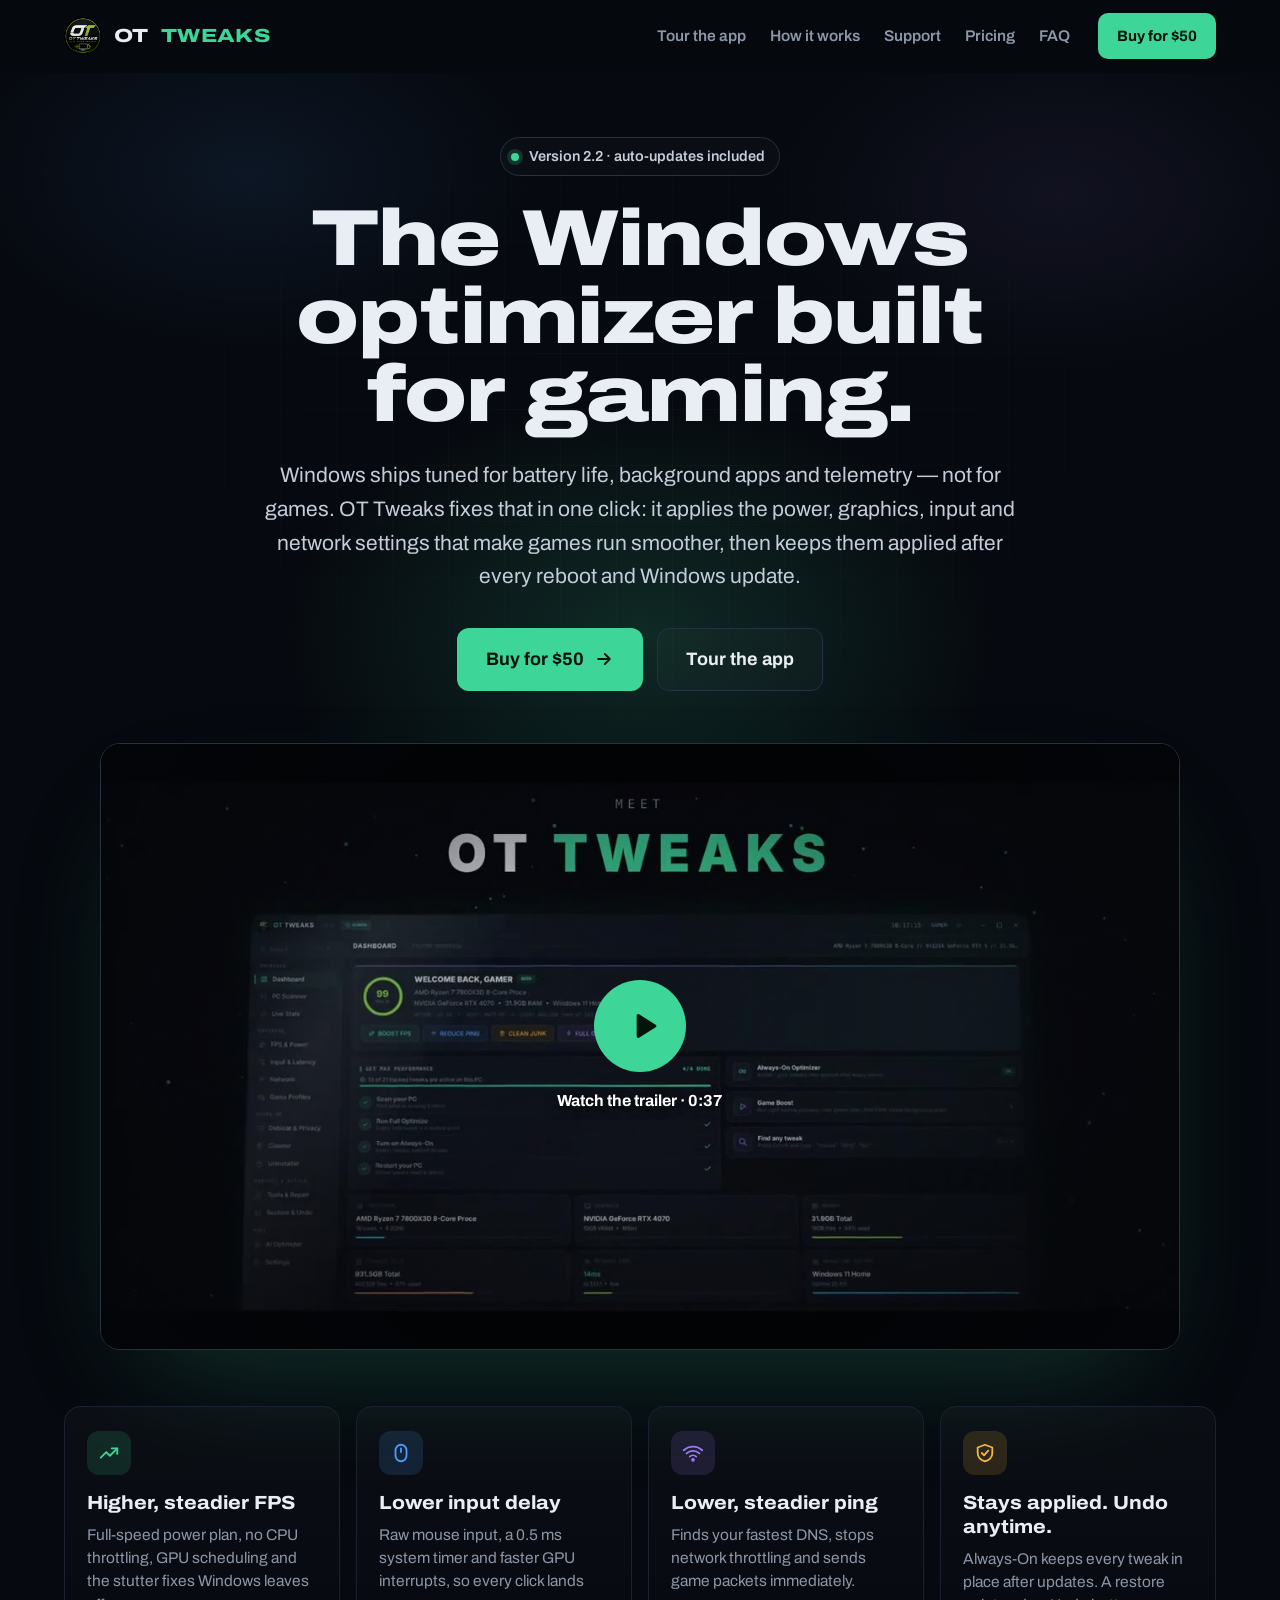
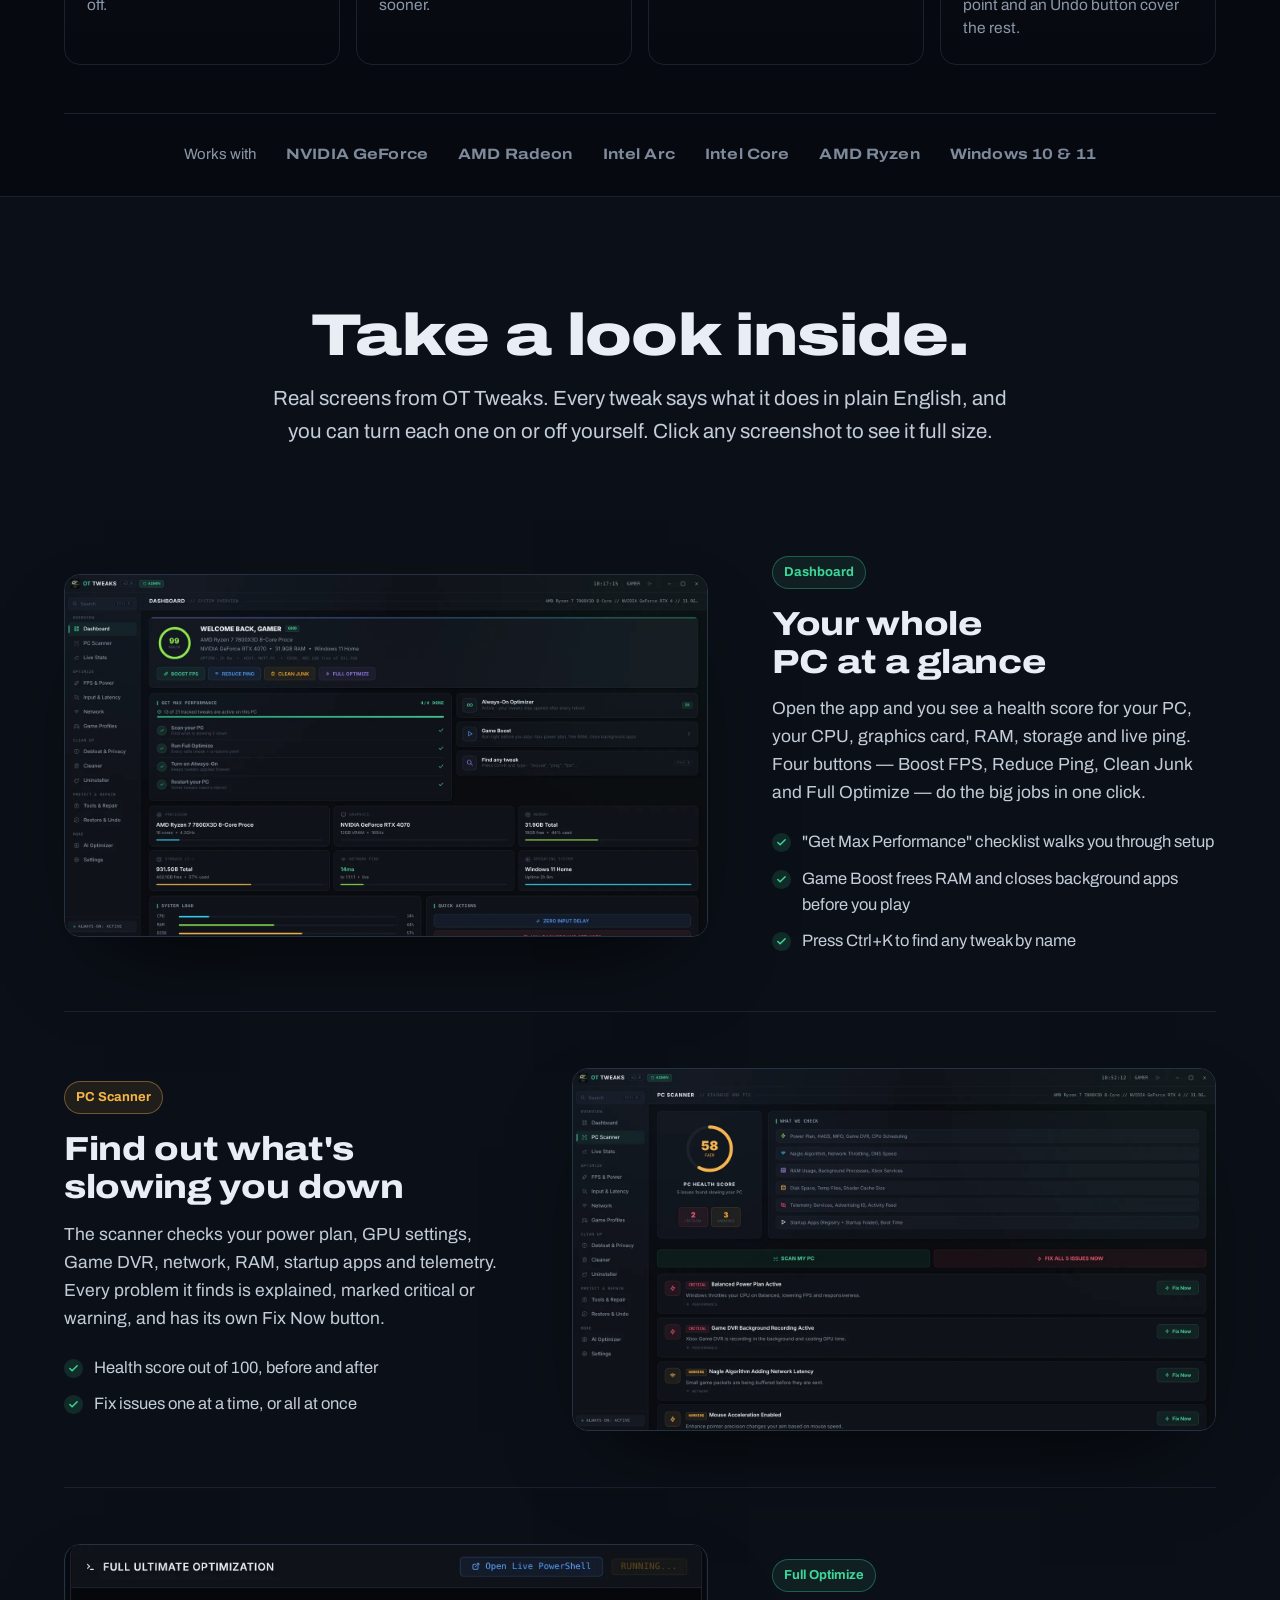
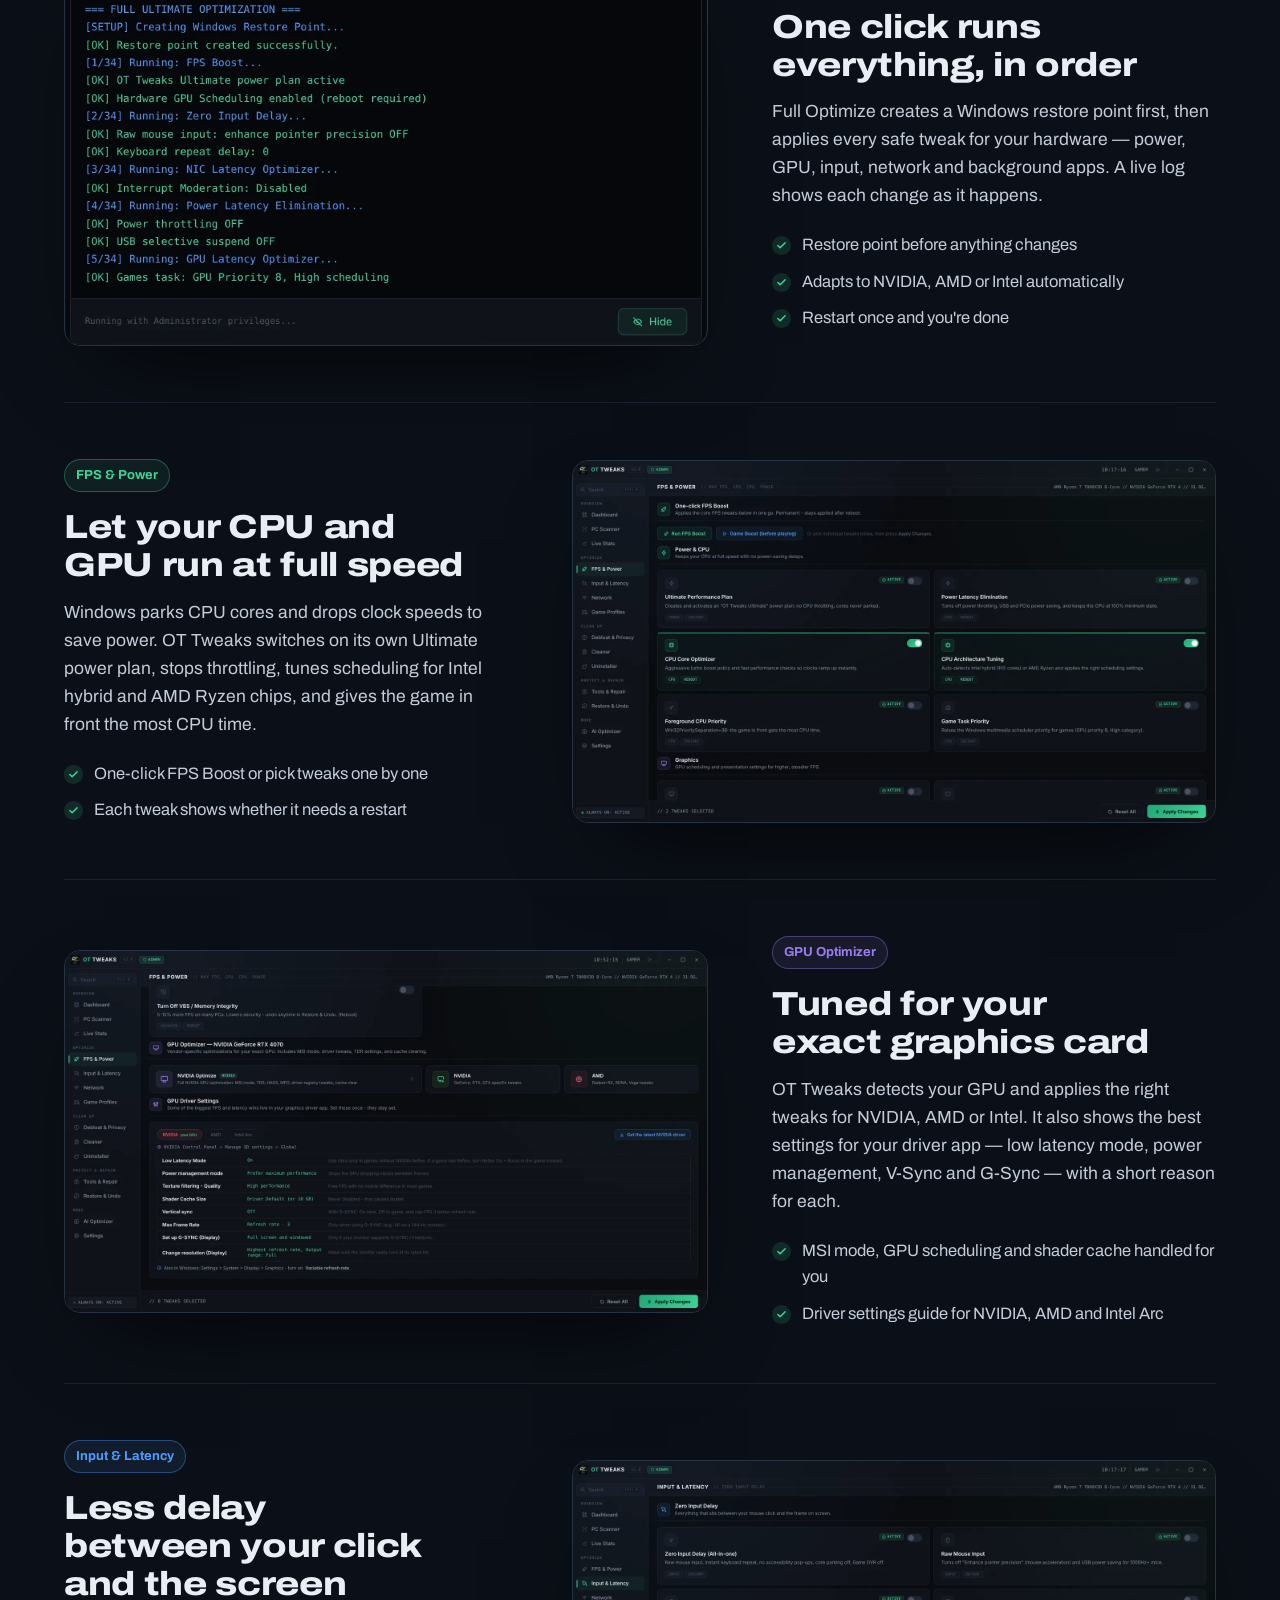
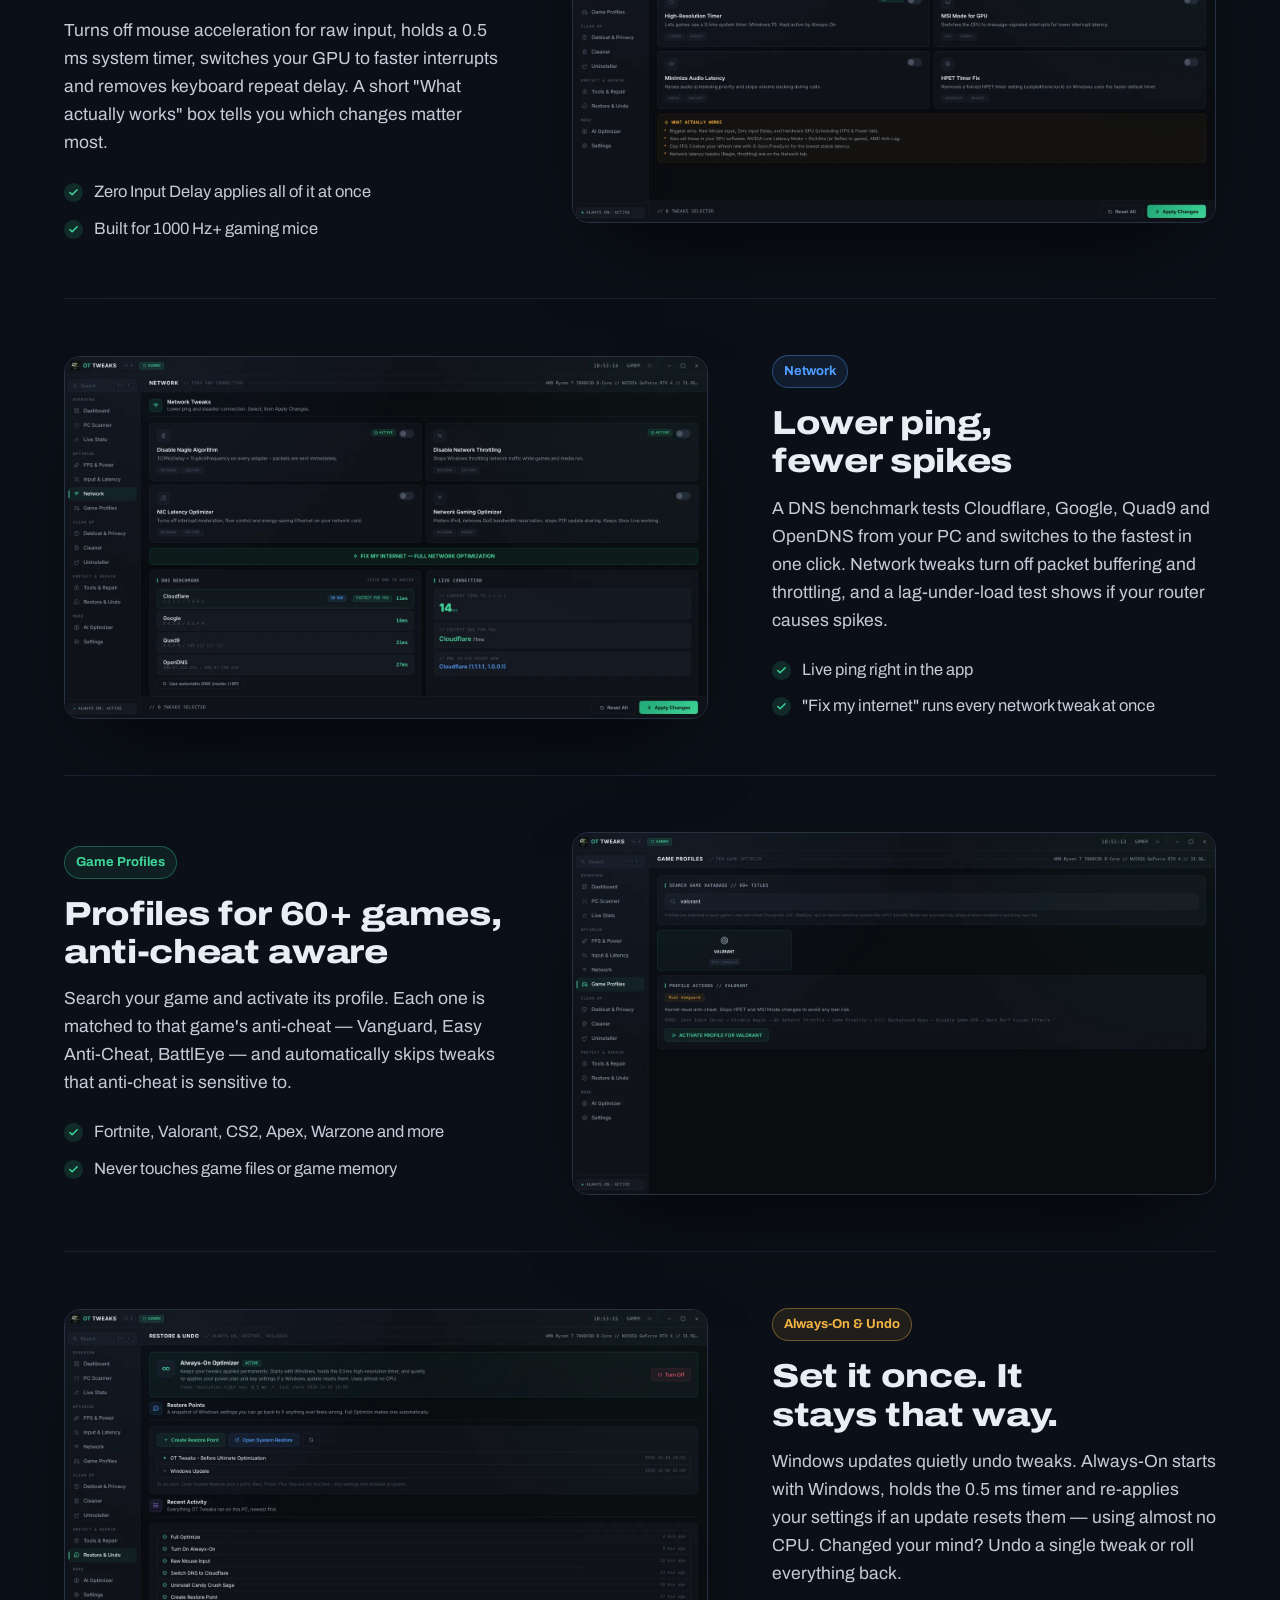
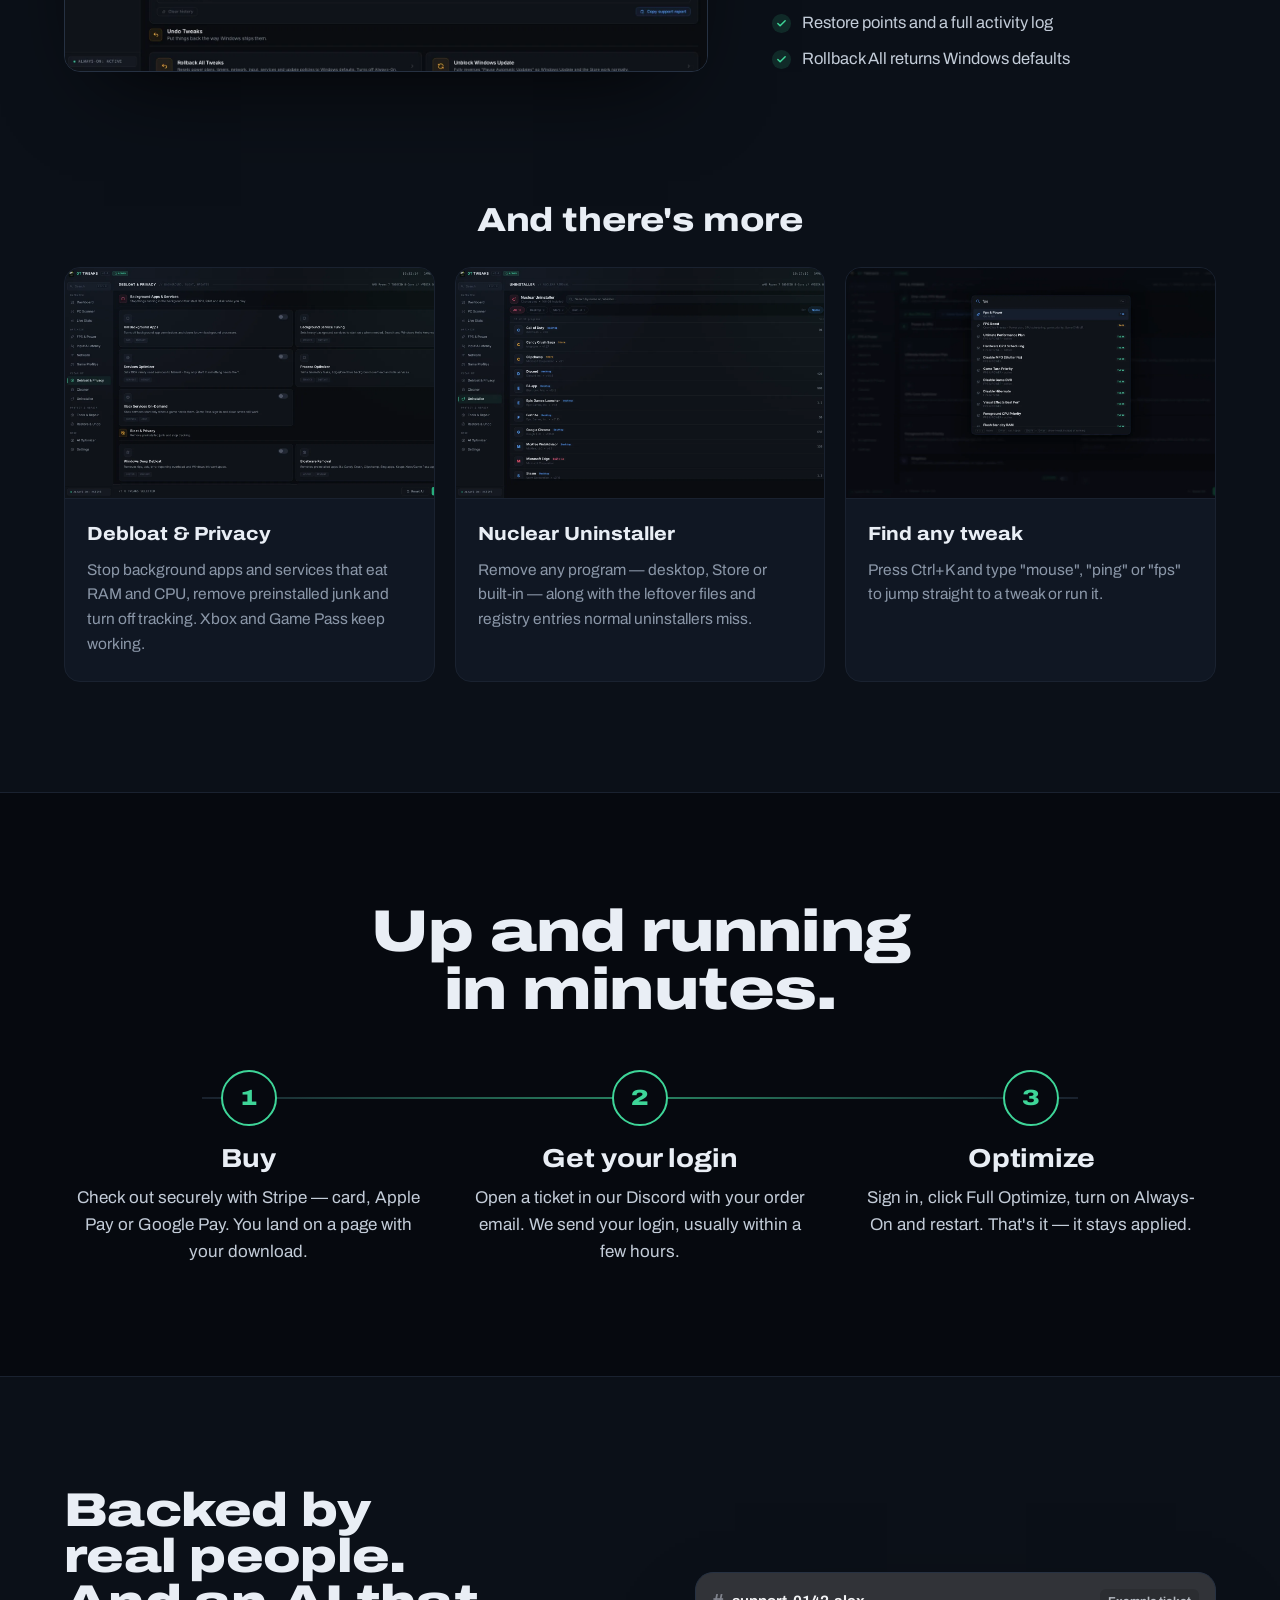
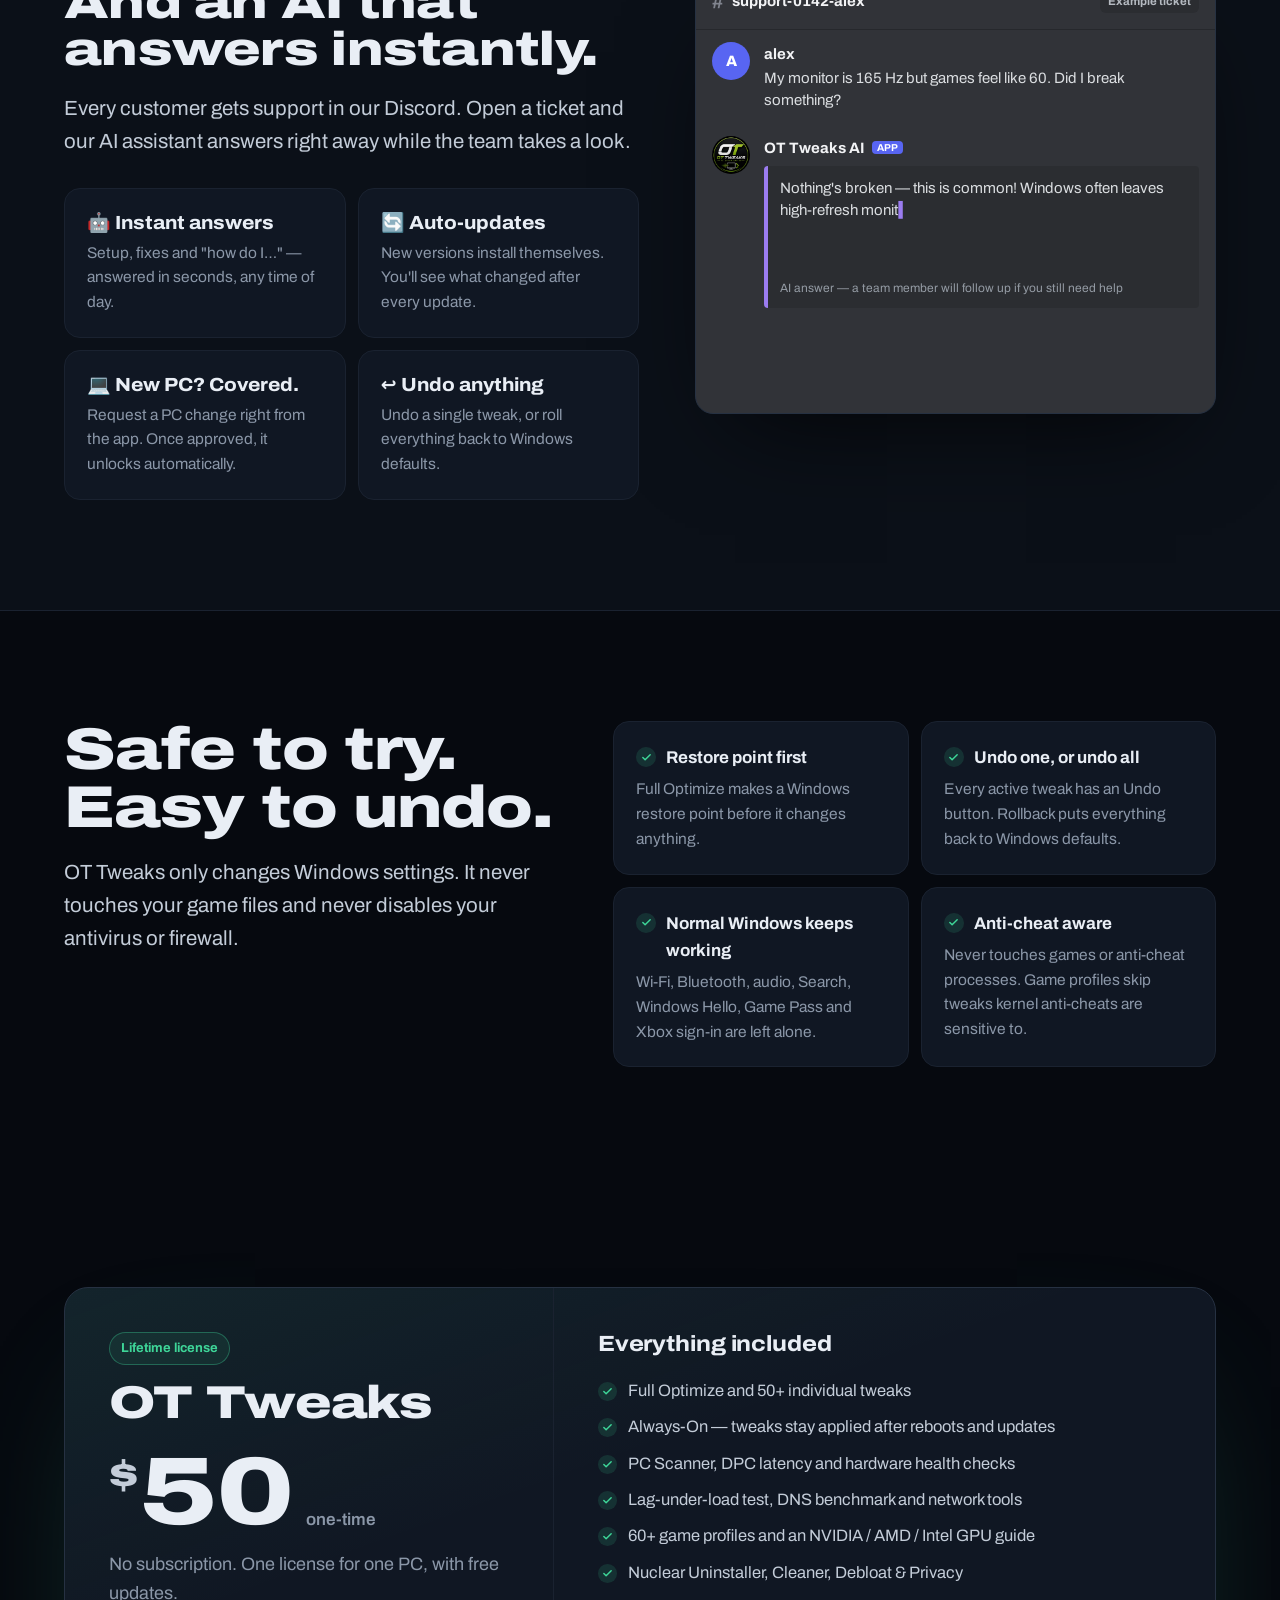
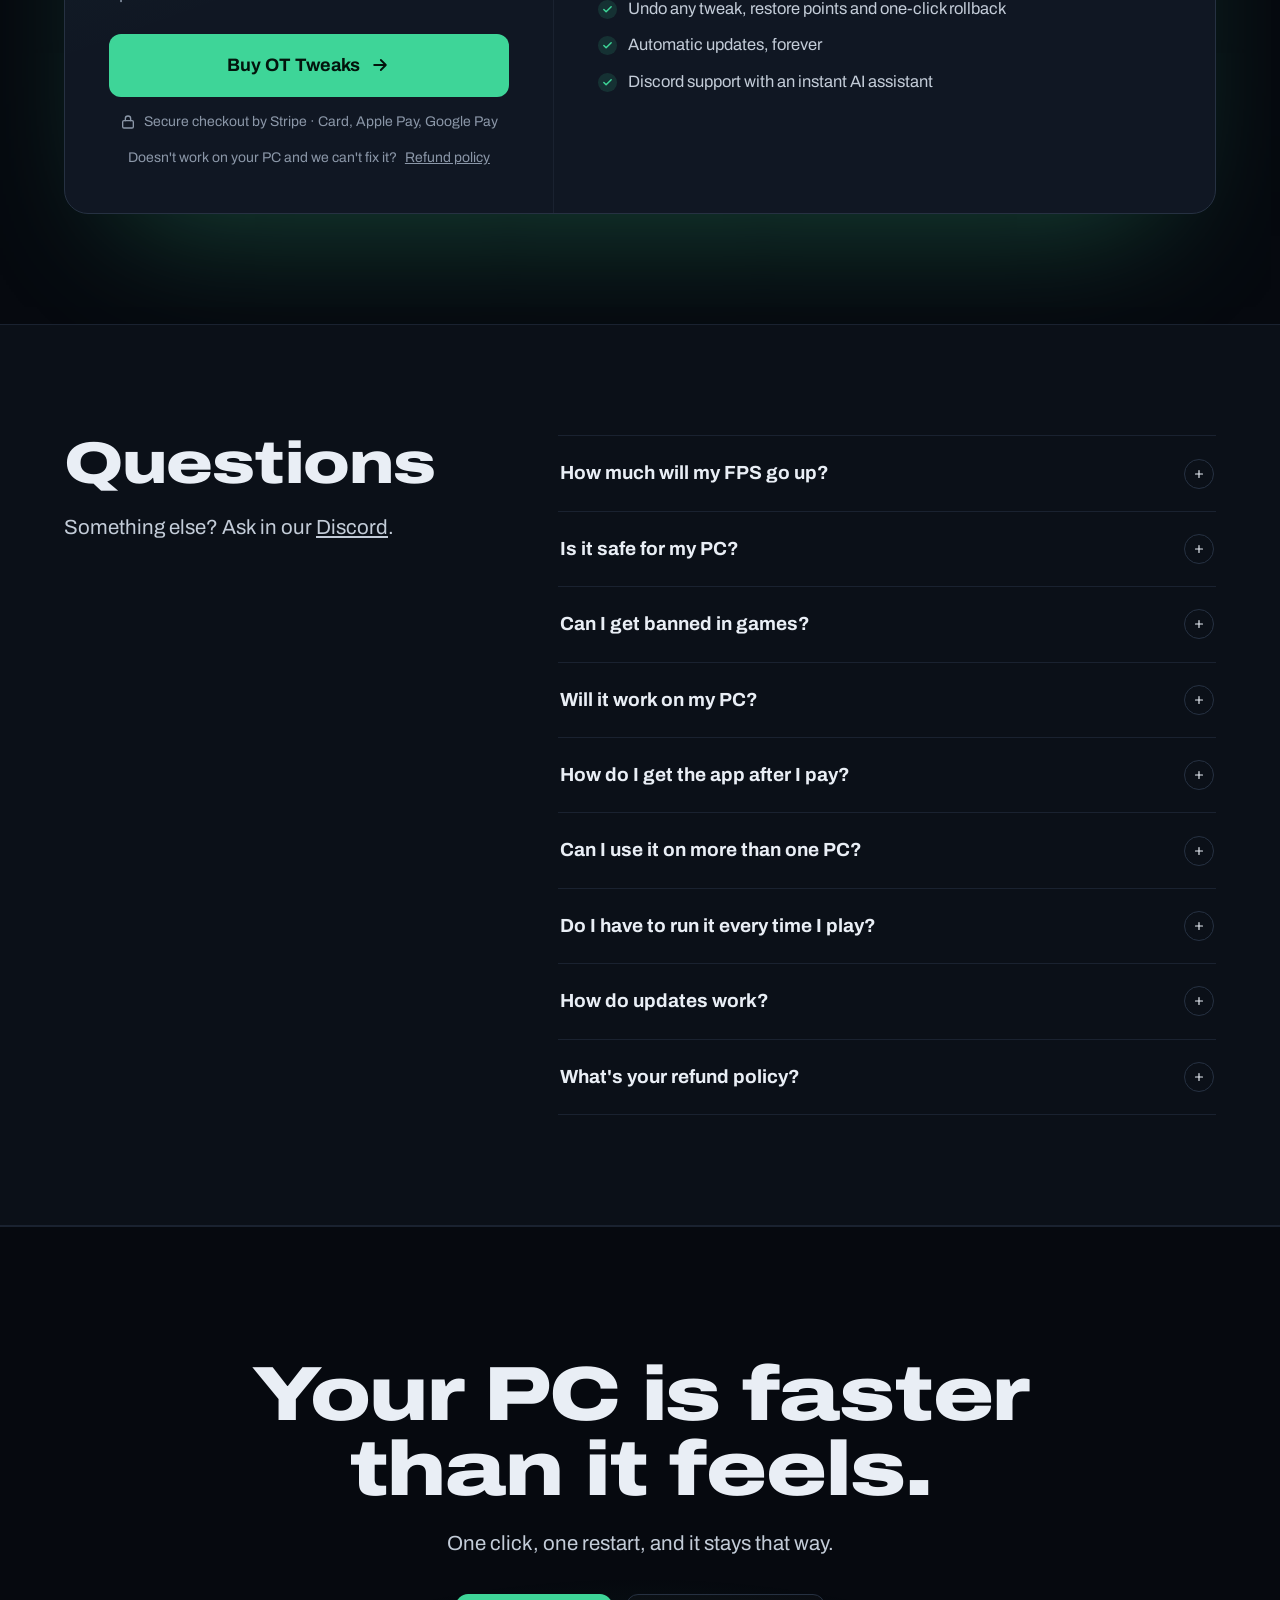
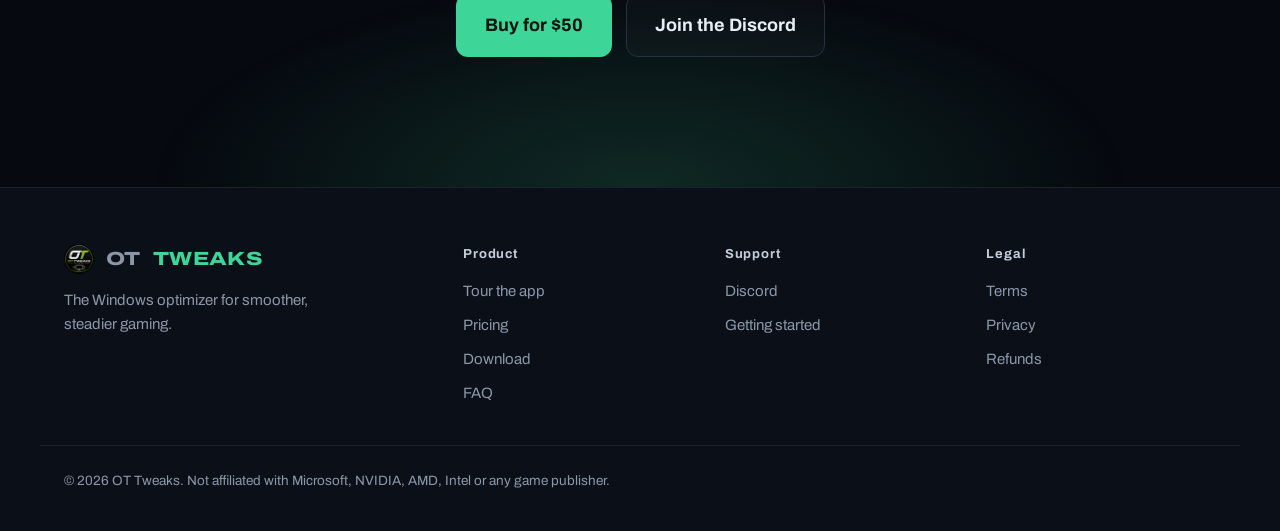
==== commit 054a23be: "Thanks page and FAQ: accounts are created automatically after checkout Co-Authored-By: Claude Opus 5" ====
--- a/index.html
+++ b/index.html
@@ -319,7 +319,7 @@
         <details><summary>Is it safe for my PC?</summary><div><p>Yes. OT Tweaks only changes Windows settings, makes a restore point before Full Optimize, and lets you undo any single tweak or roll everything back to Windows defaults. It never disables your antivirus, firewall or security updates.</p></div></details>
         <details><summary>Can I get banned in games?</summary><div><p>OT Tweaks changes Windows settings only. It never reads or modifies game files or game memory, and never touches game or anti-cheat processes. Game profiles also skip tweaks that kernel-level anti-cheats are sensitive to. OT Tweaks is not affiliated with any game publisher.</p></div></details>
         <details><summary>Will it work on my PC?</summary><div><p>OT Tweaks runs on 64-bit Windows 10 and 11, on desktops and laptops, with NVIDIA, AMD or Intel graphics. It detects your hardware and applies the right settings for it.</p></div></details>
-        <details><summary>How do I get the app after I pay?</summary><div><p>Right after checkout you'll see a page with the download. Then open a ticket in our Discord with your order email and we'll send your login, usually within a few hours.</p></div></details>
+        <details><summary>How do I get the app after I pay?</summary><div><p>Right after checkout you'll see a page with the download, and your account is created automatically: you get an email with a link to set your password. Sign in with your checkout email. If the email hasn't arrived within 15 minutes, open a ticket in our Discord.</p></div></details>
         <details><summary>Can I use it on more than one PC?</summary><div><p>Each license works on one PC — it locks to the first PC you sign in on. Got a new PC? Click "Request a PC change" in the app; once our team approves it, the app unlocks on the new PC automatically.</p></div></details>
         <details><summary>Do I have to run it every time I play?</summary><div><p>No. The tweaks are permanent, and Always-On keeps them applied after reboots and Windows updates. Game Boost is optional if you want to free extra RAM before a session.</p></div></details>
         <details><summary>How do updates work?</summary><div><p>Automatically. The app downloads new versions in the background and shows a "Restart to update" button. Updates are free for the life of your license.</p></div></details>
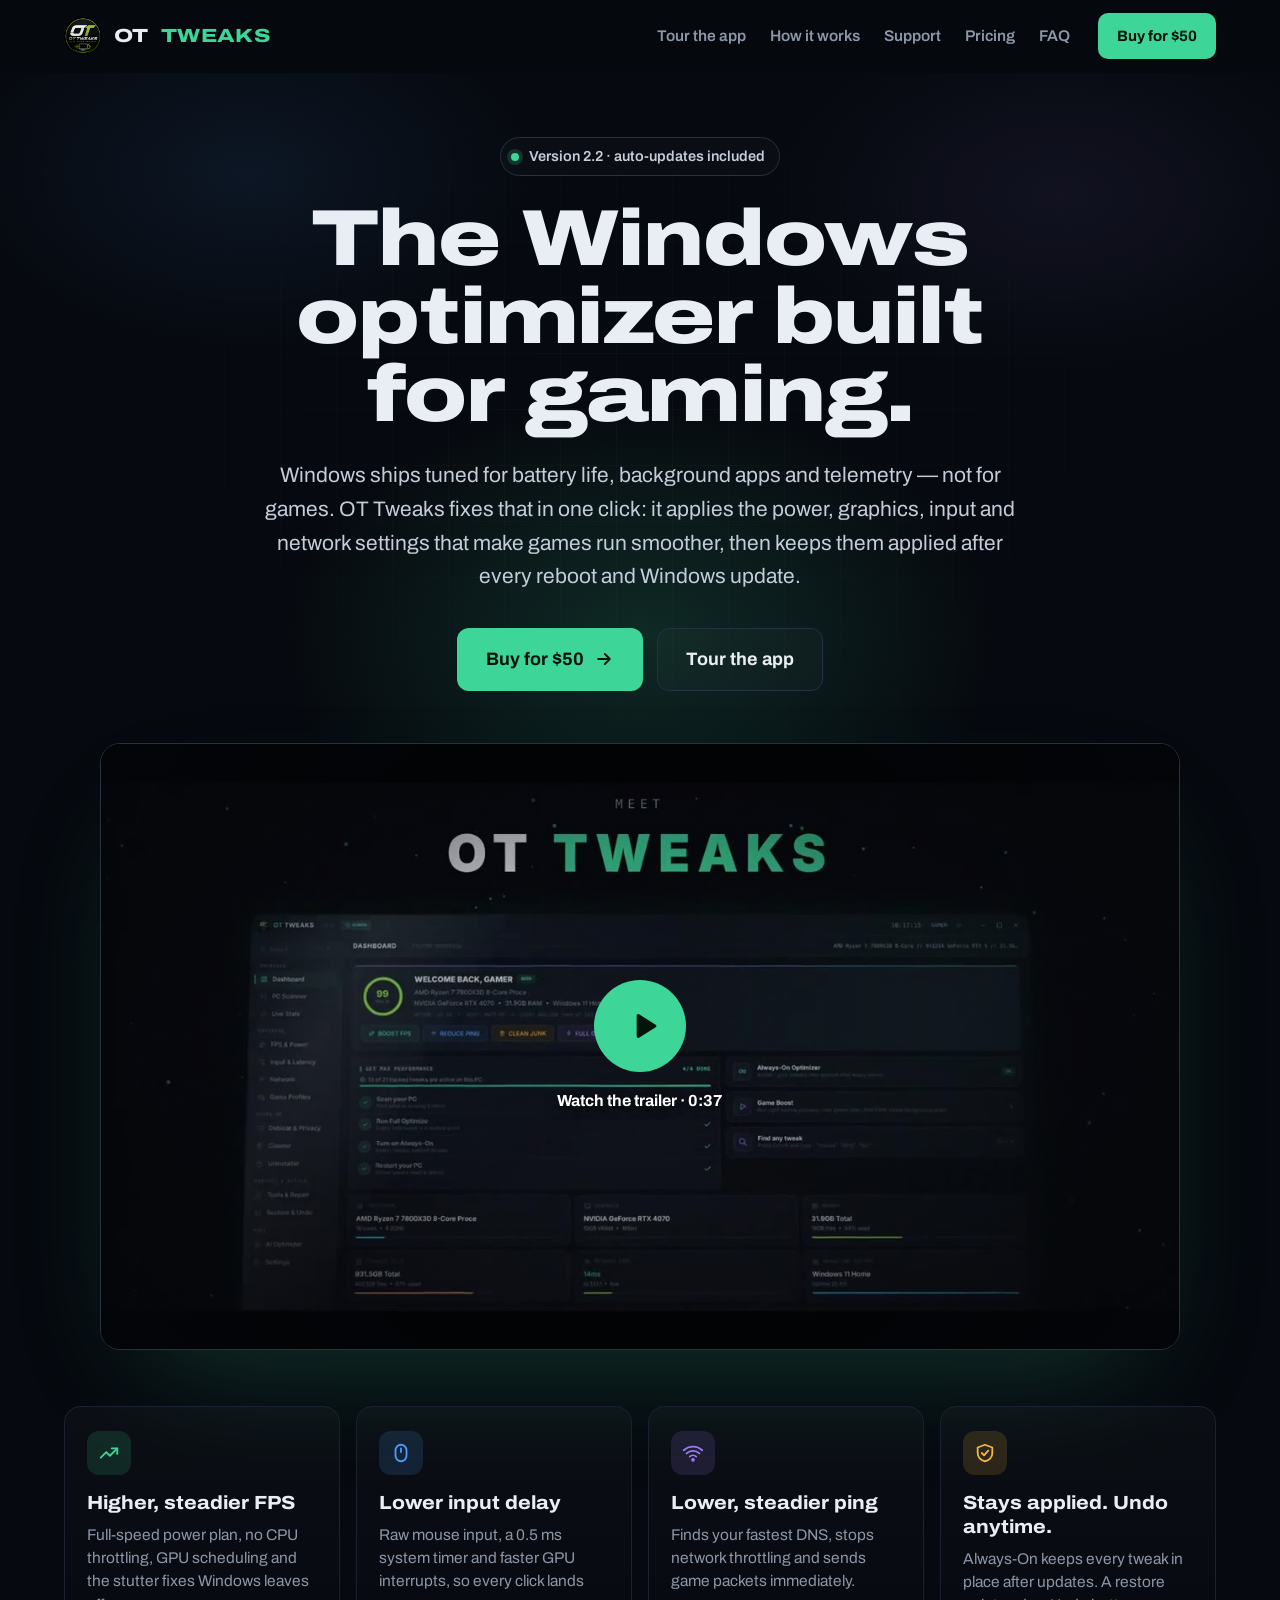
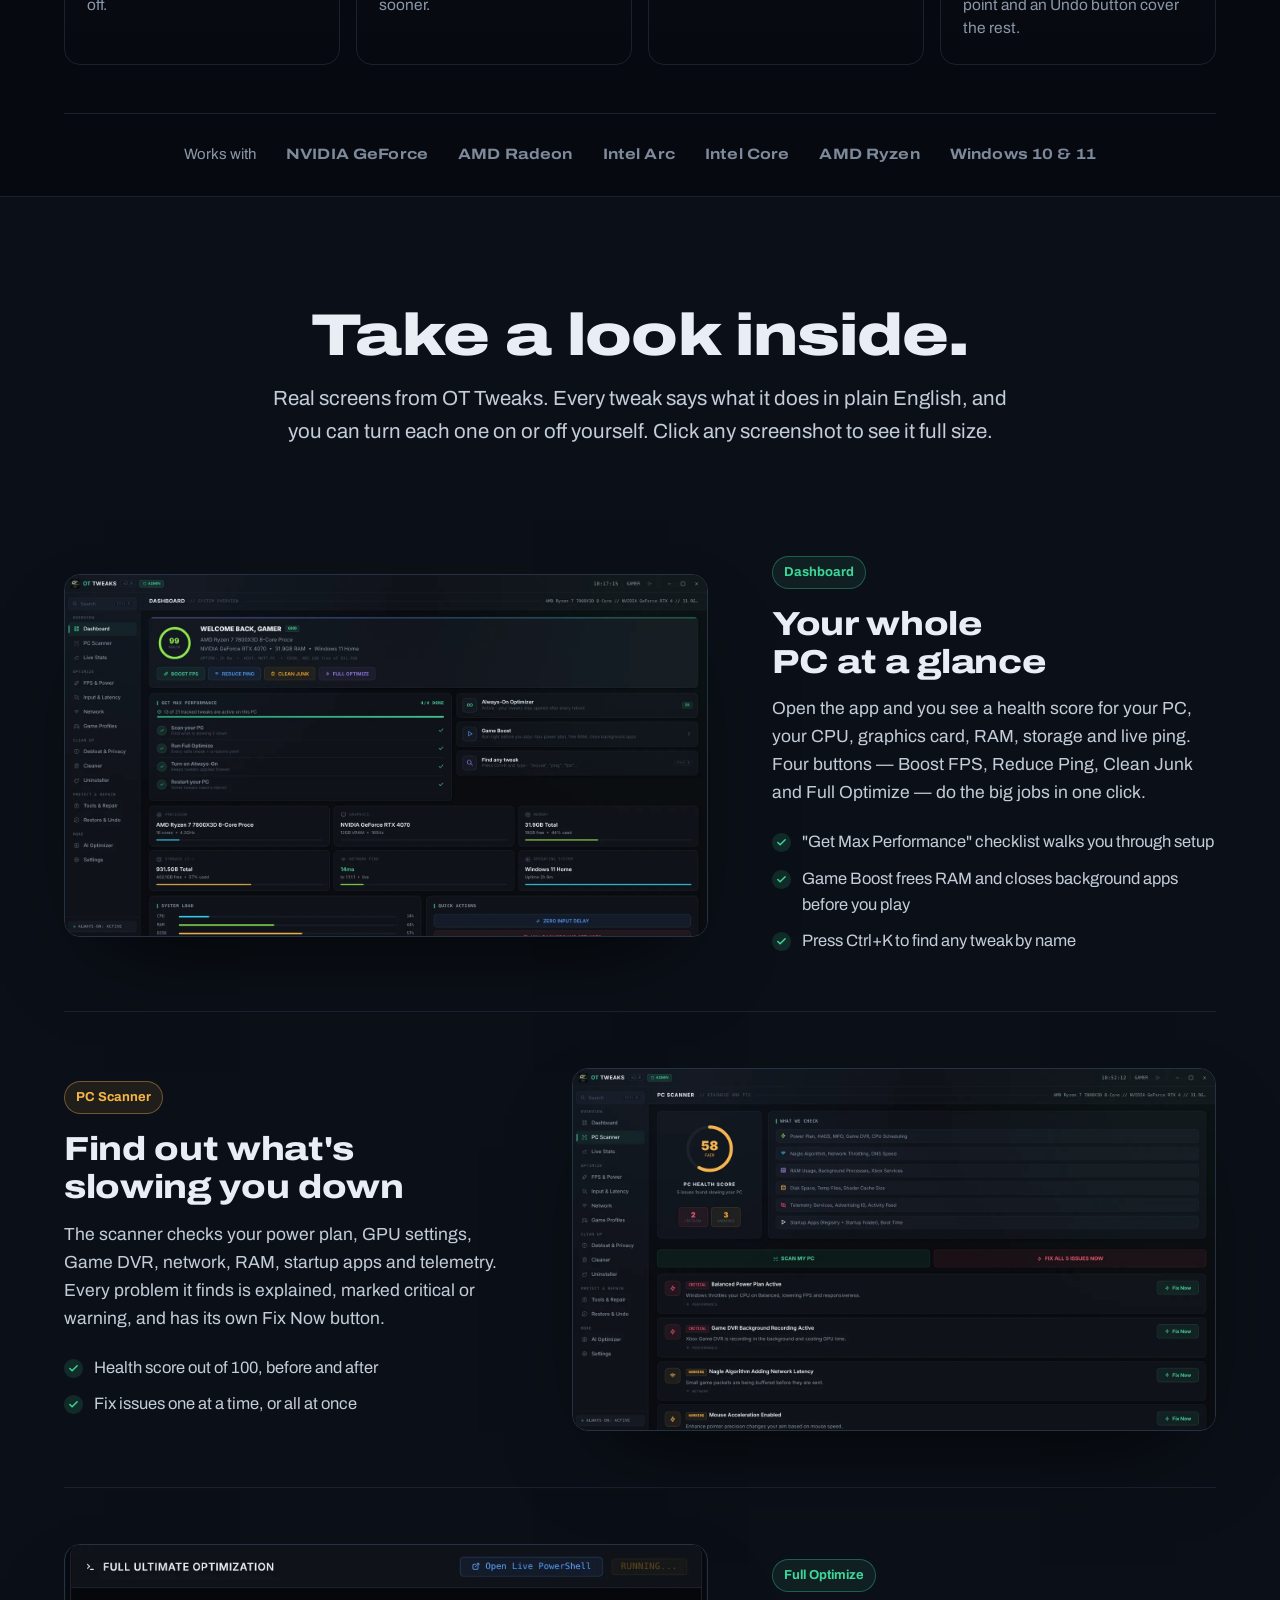
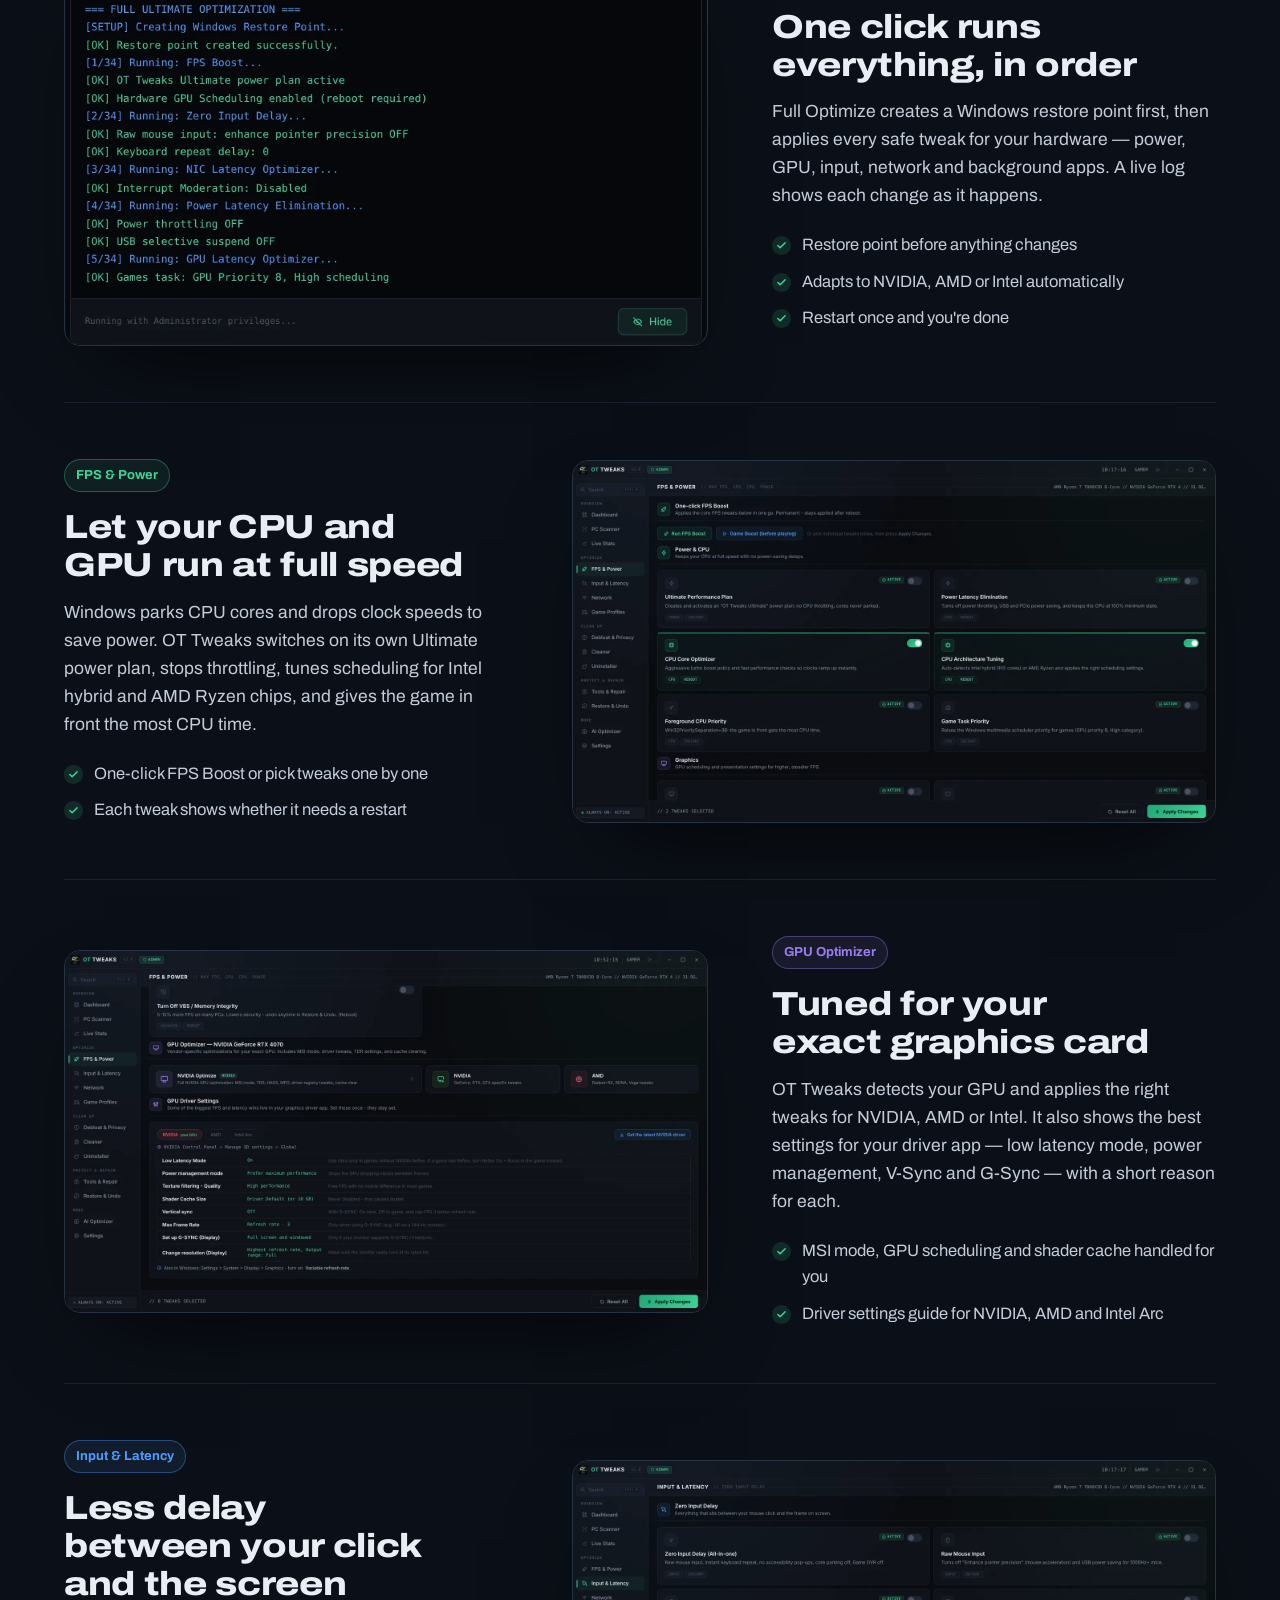
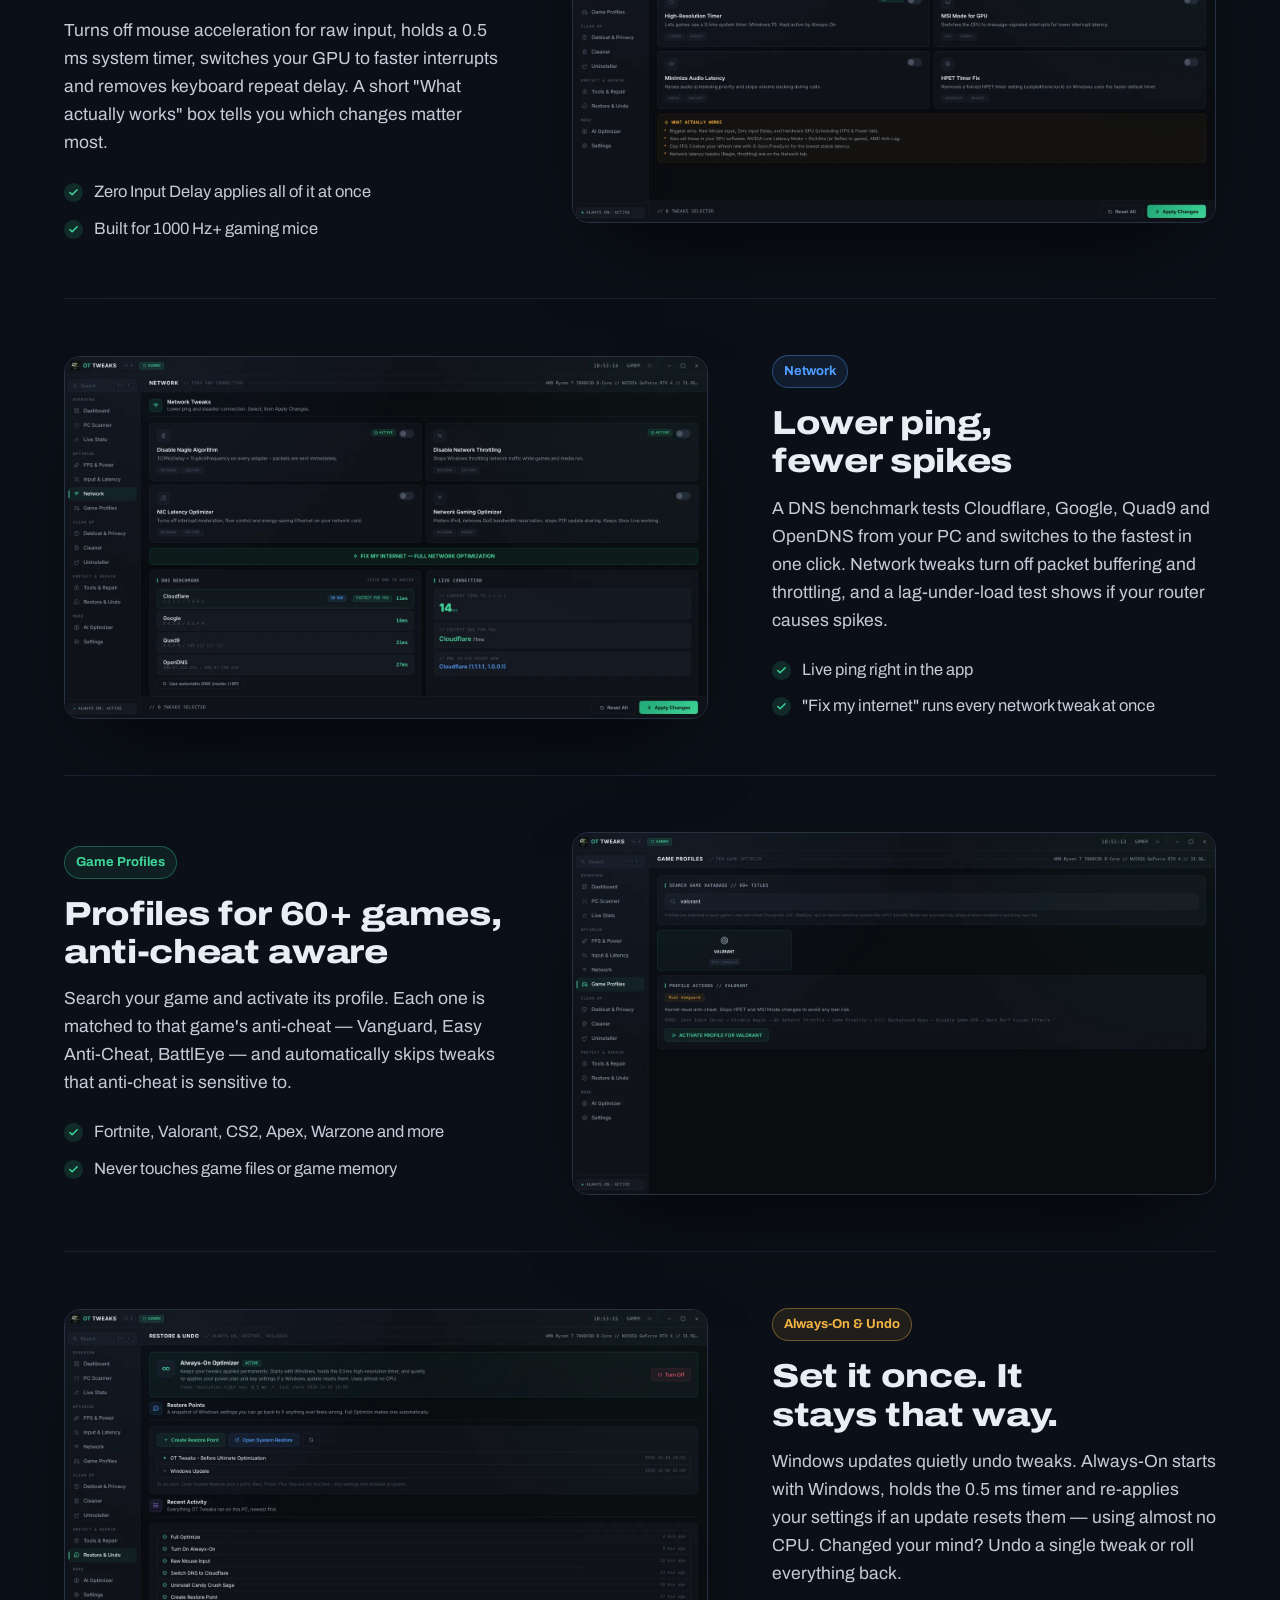
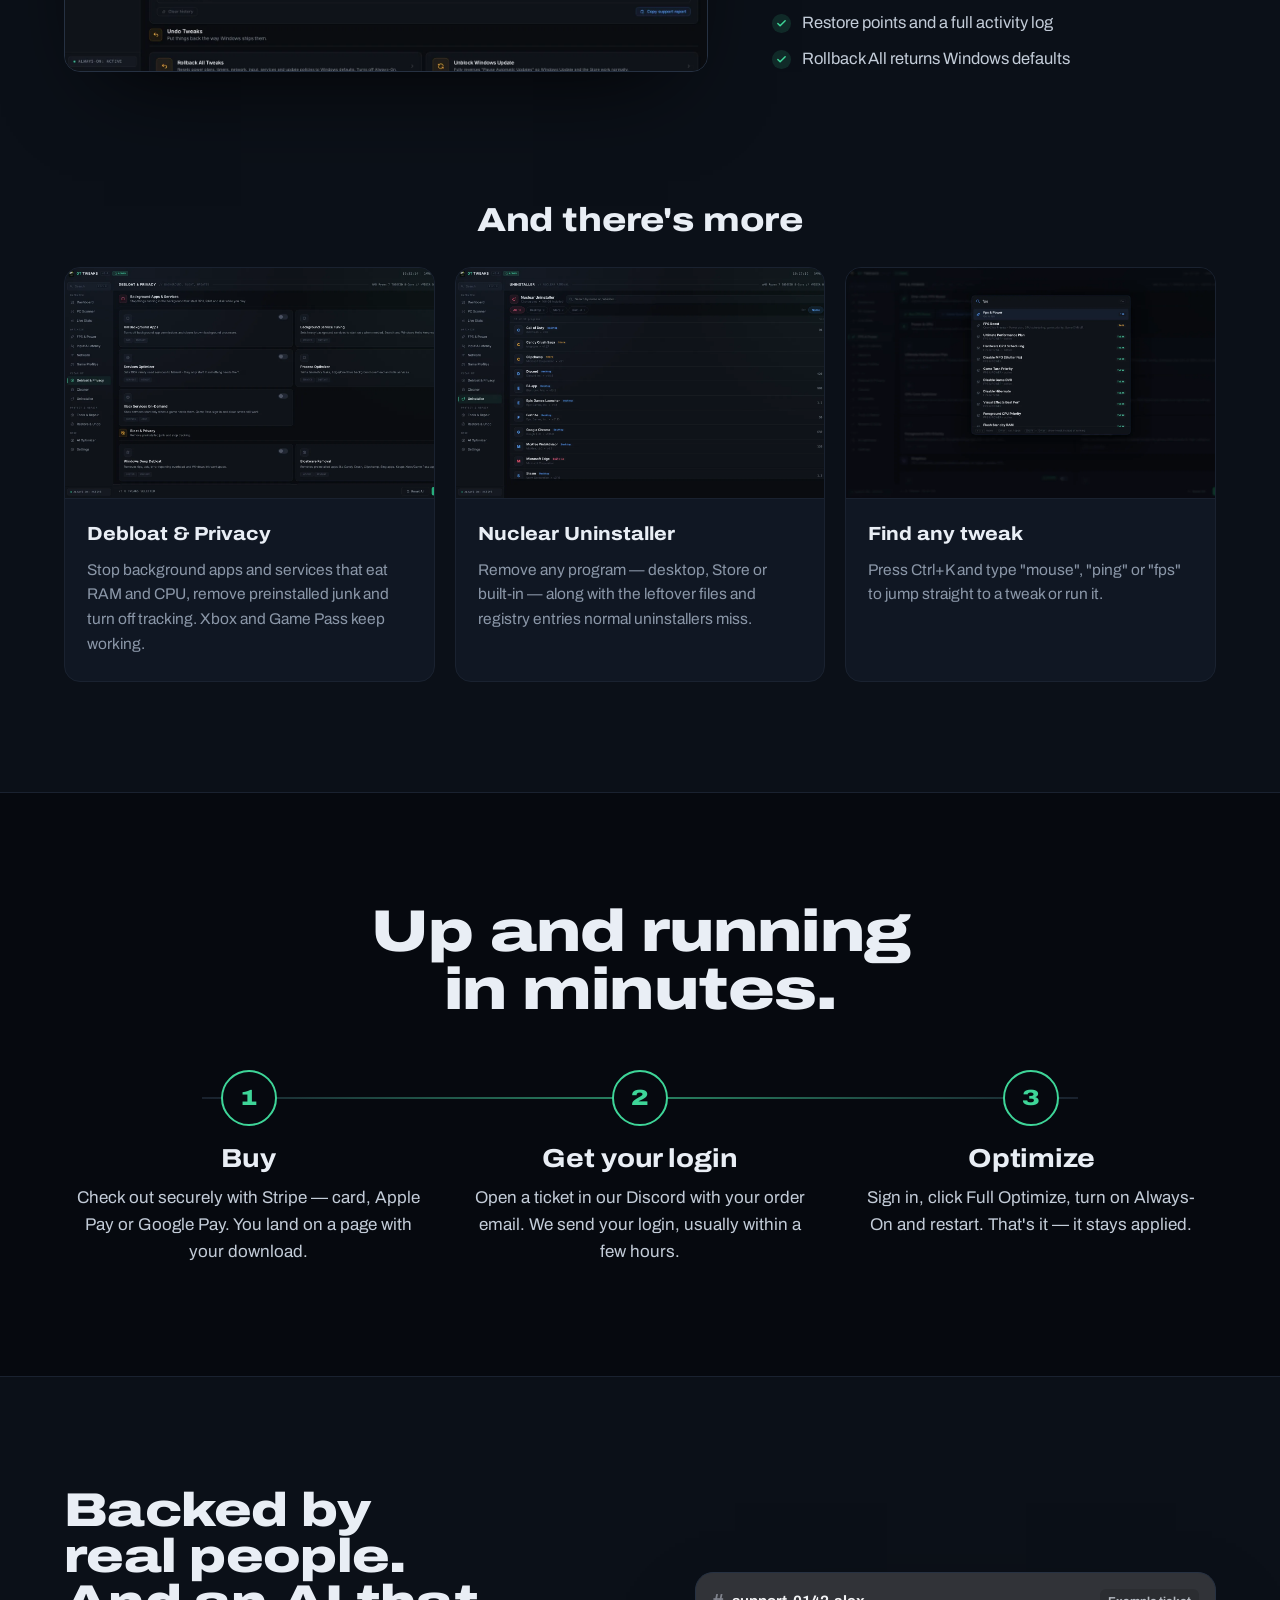
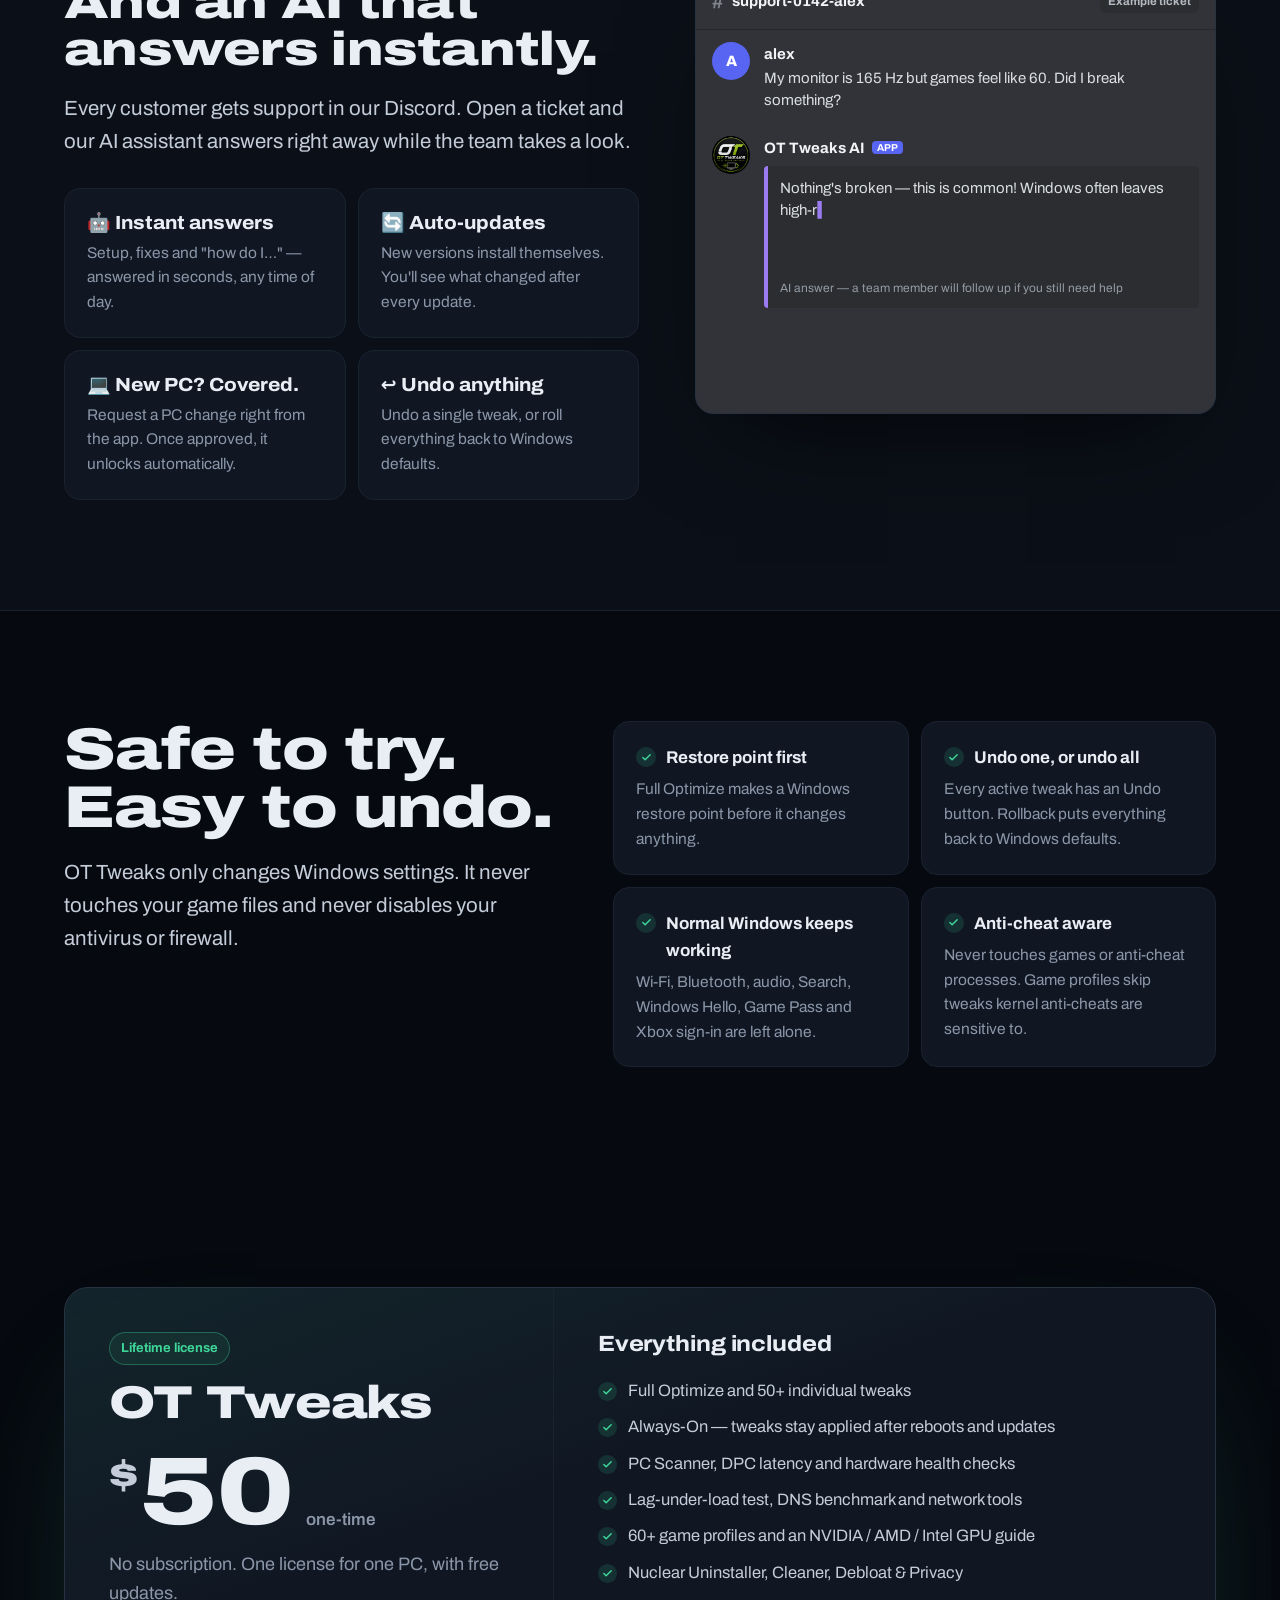
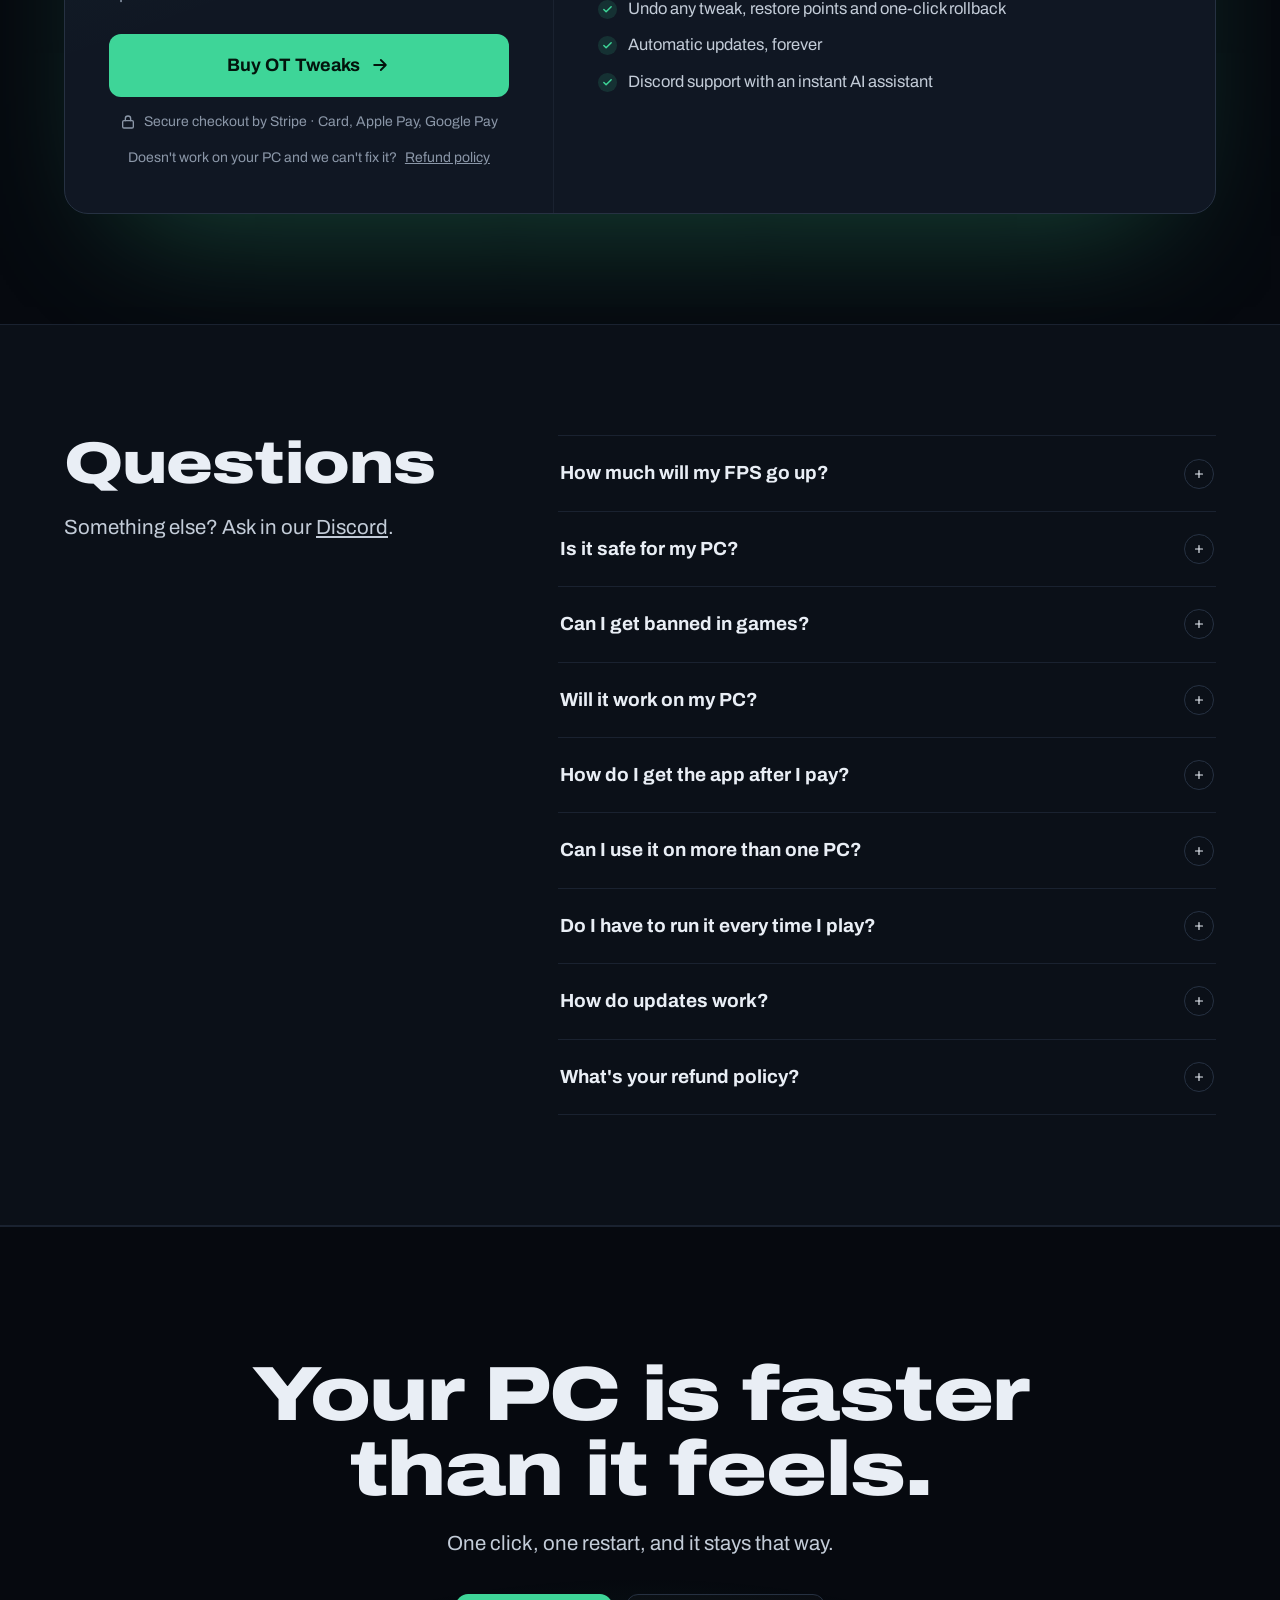
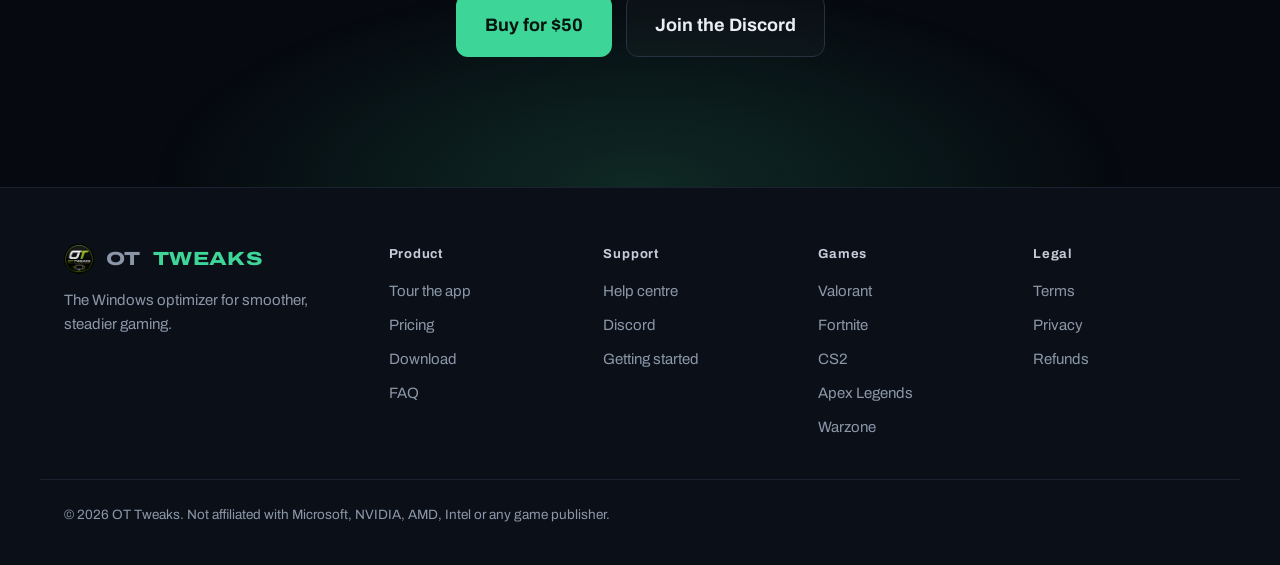
==== commit 854e65b3: "Reviews from Discord vouches, help centre with status line, game pages, sitemap Co-Authored-By: Clau" ====
--- a/index.html
+++ b/index.html
@@ -263,6 +263,20 @@
     </div>
   </section>
 
+  <!-- REVIEWS: real vouches from the Discord (/vouch); stays hidden until there are some -->
+  <section id="reviews" class="sec" aria-labelledby="reviews-title" hidden>
+    <div class="wrap">
+      <div class="reviews-head">
+        <div>
+          <h2 id="reviews-title" class="display">What customers say</h2>
+          <p class="lead">Straight from our Discord. Every review is from a verified customer.</p>
+        </div>
+        <div class="score"><b id="revAvg">5.0</b><div><div class="stars" id="revStars" aria-hidden="true">★★★★★</div><div class="muted" id="revCount"></div></div></div>
+      </div>
+      <div class="review-grid" id="revGrid"></div>
+    </div>
+  </section>
+
   <!-- SAFETY -->
   <section class="sec" aria-labelledby="safe-title">
     <div class="wrap safety">
@@ -356,12 +370,14 @@
       <p class="muted">The Windows optimizer for smoother, steadier gaming.</p>
     </div>
     <nav aria-label="Product"><h5>Product</h5><a href="#tour">Tour the app</a><a href="#pricing">Pricing</a><a href="/download">Download</a><a href="#faq">FAQ</a></nav>
-    <nav aria-label="Support"><h5>Support</h5><a data-discord href="https://discord.gg/aAbXUvwhPy" target="_blank" rel="noopener">Discord</a><a href="/thanks">Getting started</a></nav>
+    <nav aria-label="Support"><h5>Support</h5><a href="/help">Help centre</a><a data-discord href="https://discord.gg/aAbXUvwhPy" target="_blank" rel="noopener">Discord</a><a href="/thanks">Getting started</a></nav>
+    <nav aria-label="Games"><h5>Games</h5><a href="/games/valorant">Valorant</a><a href="/games/fortnite">Fortnite</a><a href="/games/cs2">CS2</a><a href="/games/apex-legends">Apex Legends</a><a href="/games/warzone">Warzone</a></nav>
     <nav aria-label="Legal"><h5>Legal</h5><a href="/terms.html">Terms</a><a href="/privacy.html">Privacy</a><a href="/refund.html">Refunds</a></nav>
   </div>
   <div class="wrap foot-base"><span>&copy; <span id="year">2026</span> OT Tweaks. Not affiliated with Microsoft, NVIDIA, AMD, Intel or any game publisher.</span></div>
 </footer>
 
 <script src="/main.js"></script>
+<script src="/reviews.js" defer></script>
 </body>
 </html>
--- a/styles.css
+++ b/styles.css
@@ -250,7 +250,7 @@
 
 /* footer */
 footer{border-top:1px solid var(--line);padding:56px 0 40px;color:var(--muted);font-size:15px;background:var(--panel)}
-.foot-grid{display:grid;grid-template-columns:1.6fr 1fr 1fr 1fr;gap:32px}
+.foot-grid{display:grid;grid-template-columns:1.6fr repeat(4,1fr);gap:32px}
 .foot-brand p{margin-top:14px;max-width:32ch}
 footer nav{display:flex;flex-direction:column;gap:10px}
 footer h5{font-size:13px;letter-spacing:.06em;color:var(--soft);font-weight:700;margin-bottom:4px}
@@ -326,3 +326,65 @@
   html{scroll-behavior:auto}
   *,*::before,*::after{animation-duration:.01ms!important;animation-iteration-count:1!important;transition:none!important}
 }
+
+/* ───────── Reviews (from /vouch in Discord) ───────── */
+.reviews-head{display:flex;align-items:flex-end;justify-content:space-between;gap:24px;flex-wrap:wrap;margin-bottom:36px}
+.score{display:flex;align-items:center;gap:16px}
+.score b{font-family:var(--display);font-variation-settings:'wdth' 125;font-weight:850;font-size:56px;line-height:1}
+.stars{color:#f5c451;letter-spacing:2px;font-size:20px}
+.score .muted{font-size:15px}
+.review-grid{display:grid;grid-template-columns:repeat(3,minmax(0,1fr));gap:16px}
+.review{display:flex;flex-direction:column;gap:12px}
+.review p{color:var(--soft);font-size:16.5px;line-height:1.55}
+.review .who{display:flex;align-items:center;gap:10px;margin-top:auto;font-size:15px}
+.review .who img{width:32px;height:32px;border-radius:50%}
+.review .who b{font-weight:700}
+.review .who span{color:var(--muted);font-size:13.5px}
+.verified{color:var(--green);font-size:13px;font-weight:700}
+@media (max-width:900px){.review-grid{grid-template-columns:1fr}}
+
+/* ───────── Help centre ───────── */
+.help-top{display:flex;flex-direction:column;gap:18px;margin-bottom:34px}
+.help-search{position:relative}
+.help-search input{width:100%;font:inherit;font-size:18px;padding:16px 18px 16px 50px;border-radius:14px;border:1px solid var(--line-2);background:var(--panel-2);color:var(--text)}
+.help-search input:focus{outline:none;border-color:var(--green)}
+.help-search svg{position:absolute;left:18px;top:50%;width:20px;height:20px;transform:translateY(-50%);color:var(--muted)}
+.status{display:flex;flex-wrap:wrap;gap:10px 22px;font-size:15px;color:var(--soft)}
+.status span{display:inline-flex;align-items:center;gap:8px}
+.status i{width:9px;height:9px;border-radius:50%;background:var(--muted);display:inline-block}
+.status i.ok{background:var(--green);box-shadow:0 0 10px rgba(62,213,152,.7)}
+.status i.bad{background:var(--red)}
+.help-cat{margin-top:34px}
+.help-cat h2{font-size:15px!important;letter-spacing:.14em;text-transform:uppercase;color:var(--muted);margin:0 0 12px!important}
+.help-list details{border:1px solid var(--line);border-radius:12px;background:var(--panel-2);margin-bottom:10px}
+.help-list summary{cursor:pointer;padding:16px 18px;font-weight:700;list-style:none;display:flex;justify-content:space-between;gap:12px}
+.help-list summary::-webkit-details-marker{display:none}
+.help-list summary::after{content:'+';color:var(--muted);font-weight:400;font-size:22px;line-height:1}
+.help-list details[open] summary::after{content:'–'}
+.help-list .ans{padding:0 18px 18px;color:var(--soft)}
+.help-list .ans ol,.help-list .ans ul{padding-left:22px;margin:8px 0}
+.help-list .ans p+p{margin-top:10px}
+.help-empty{color:var(--muted);padding:20px 0}
+.help-cta{margin-top:44px;padding:26px;border-radius:var(--r);border:1px solid var(--line);background:var(--panel)}
+
+/* ───────── Game pages ───────── */
+.game-hero{padding:80px 0 40px}
+.game-hero .tag{margin-bottom:18px}
+.game-hero h1{font-size:clamp(40px,6vw,70px)}
+.game-hero .lead{margin-top:18px}
+.game-body{padding-bottom:90px}
+.game-body .wrap{max-width:900px}
+.game-body h2{font-family:var(--display);font-variation-settings:'wdth' 112;font-weight:750;font-size:26px;margin:44px 0 14px}
+.game-body p,.game-body li{color:var(--soft)}
+.game-body ul{padding-left:22px}
+.game-body li+li{margin-top:8px}
+.causes{display:grid;grid-template-columns:repeat(2,minmax(0,1fr));gap:14px}
+.causes .card h3{font-size:18px;margin-bottom:6px}
+.causes .card p{font-size:16px}
+.ac-note{border-left:3px solid var(--green);padding:14px 18px;background:var(--panel);border-radius:0 12px 12px 0;margin-top:14px}
+.game-links{display:flex;flex-wrap:wrap;gap:10px;margin-top:14px}
+.game-links a{padding:8px 14px;border:1px solid var(--line-2);border-radius:10px;text-decoration:none;font-weight:600;font-size:15px}
+.game-links a:hover{border-color:var(--green)}
+@media (max-width:760px){.causes{grid-template-columns:1fr}}
+.vh{position:absolute;width:1px;height:1px;overflow:hidden;clip:rect(0 0 0 0);white-space:nowrap}
+.help-search input::-webkit-search-cancel-button{filter:grayscale(1) brightness(1.6);cursor:pointer}
